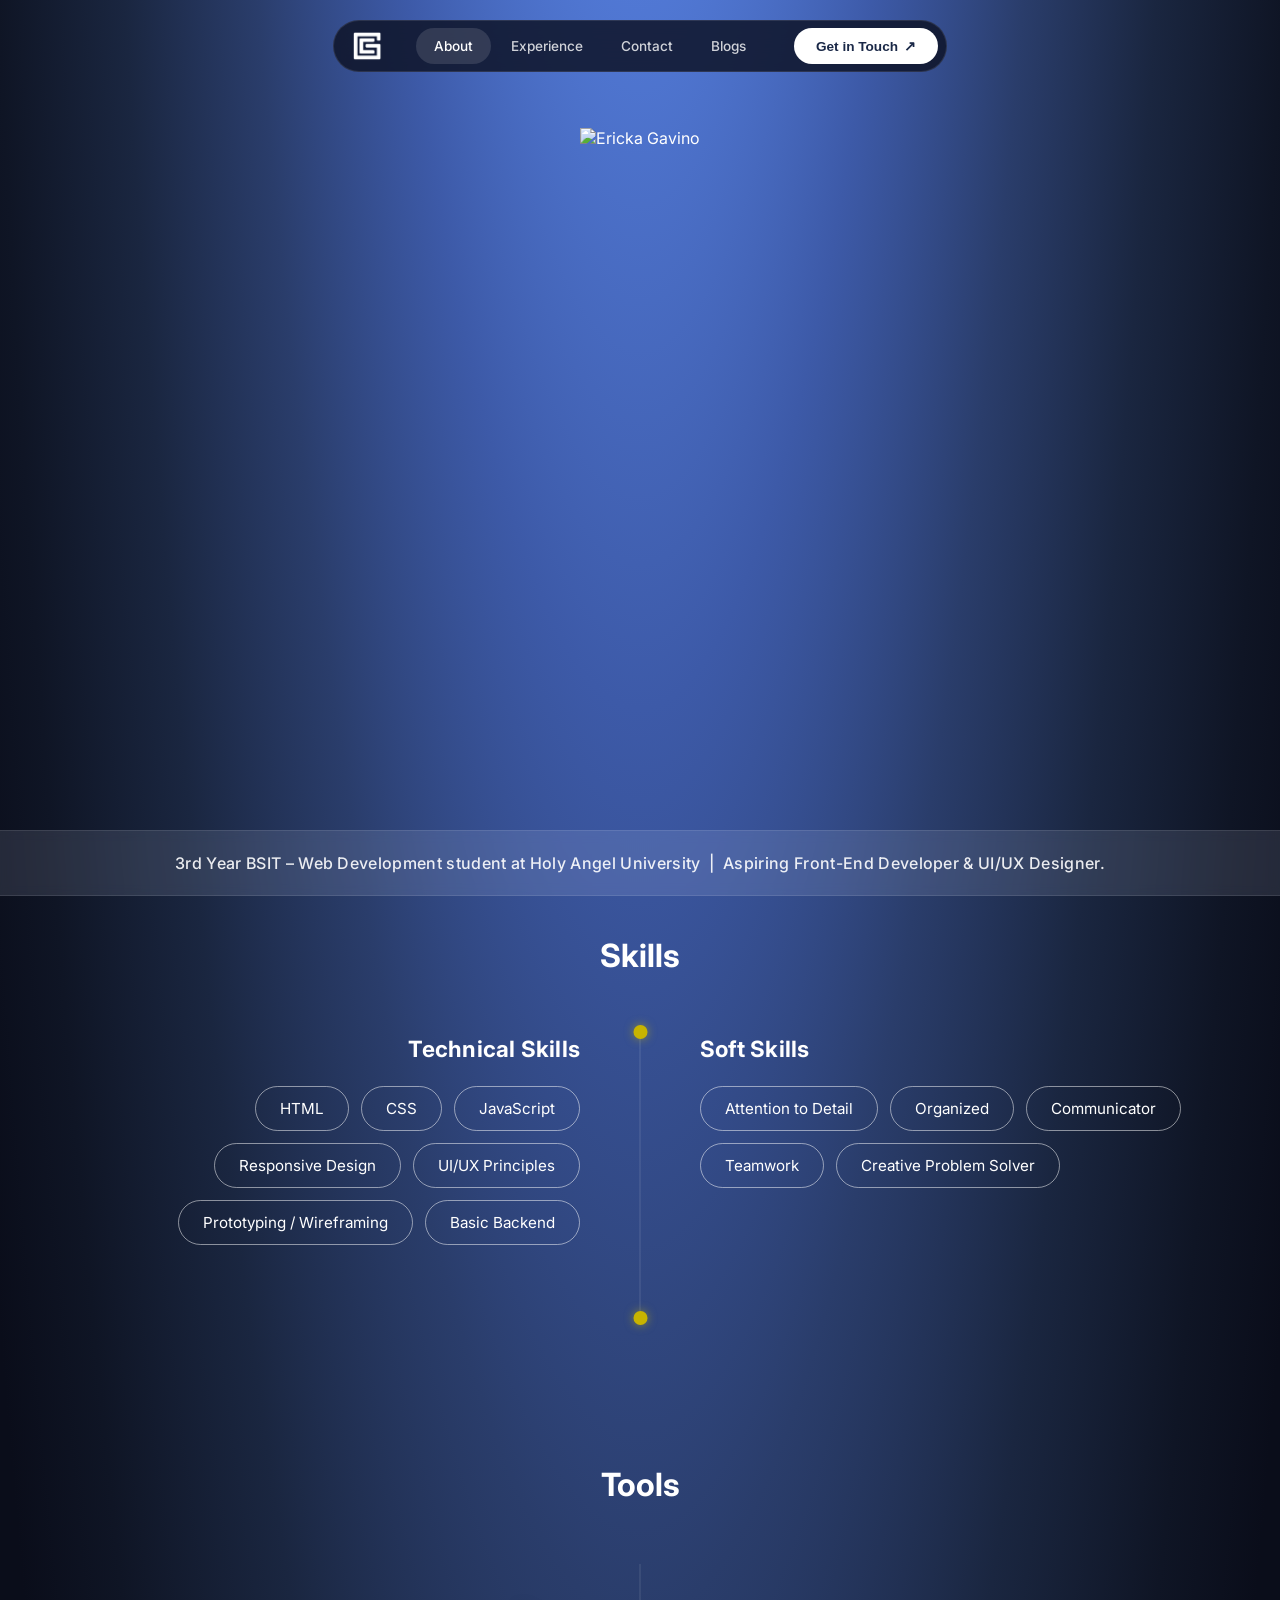
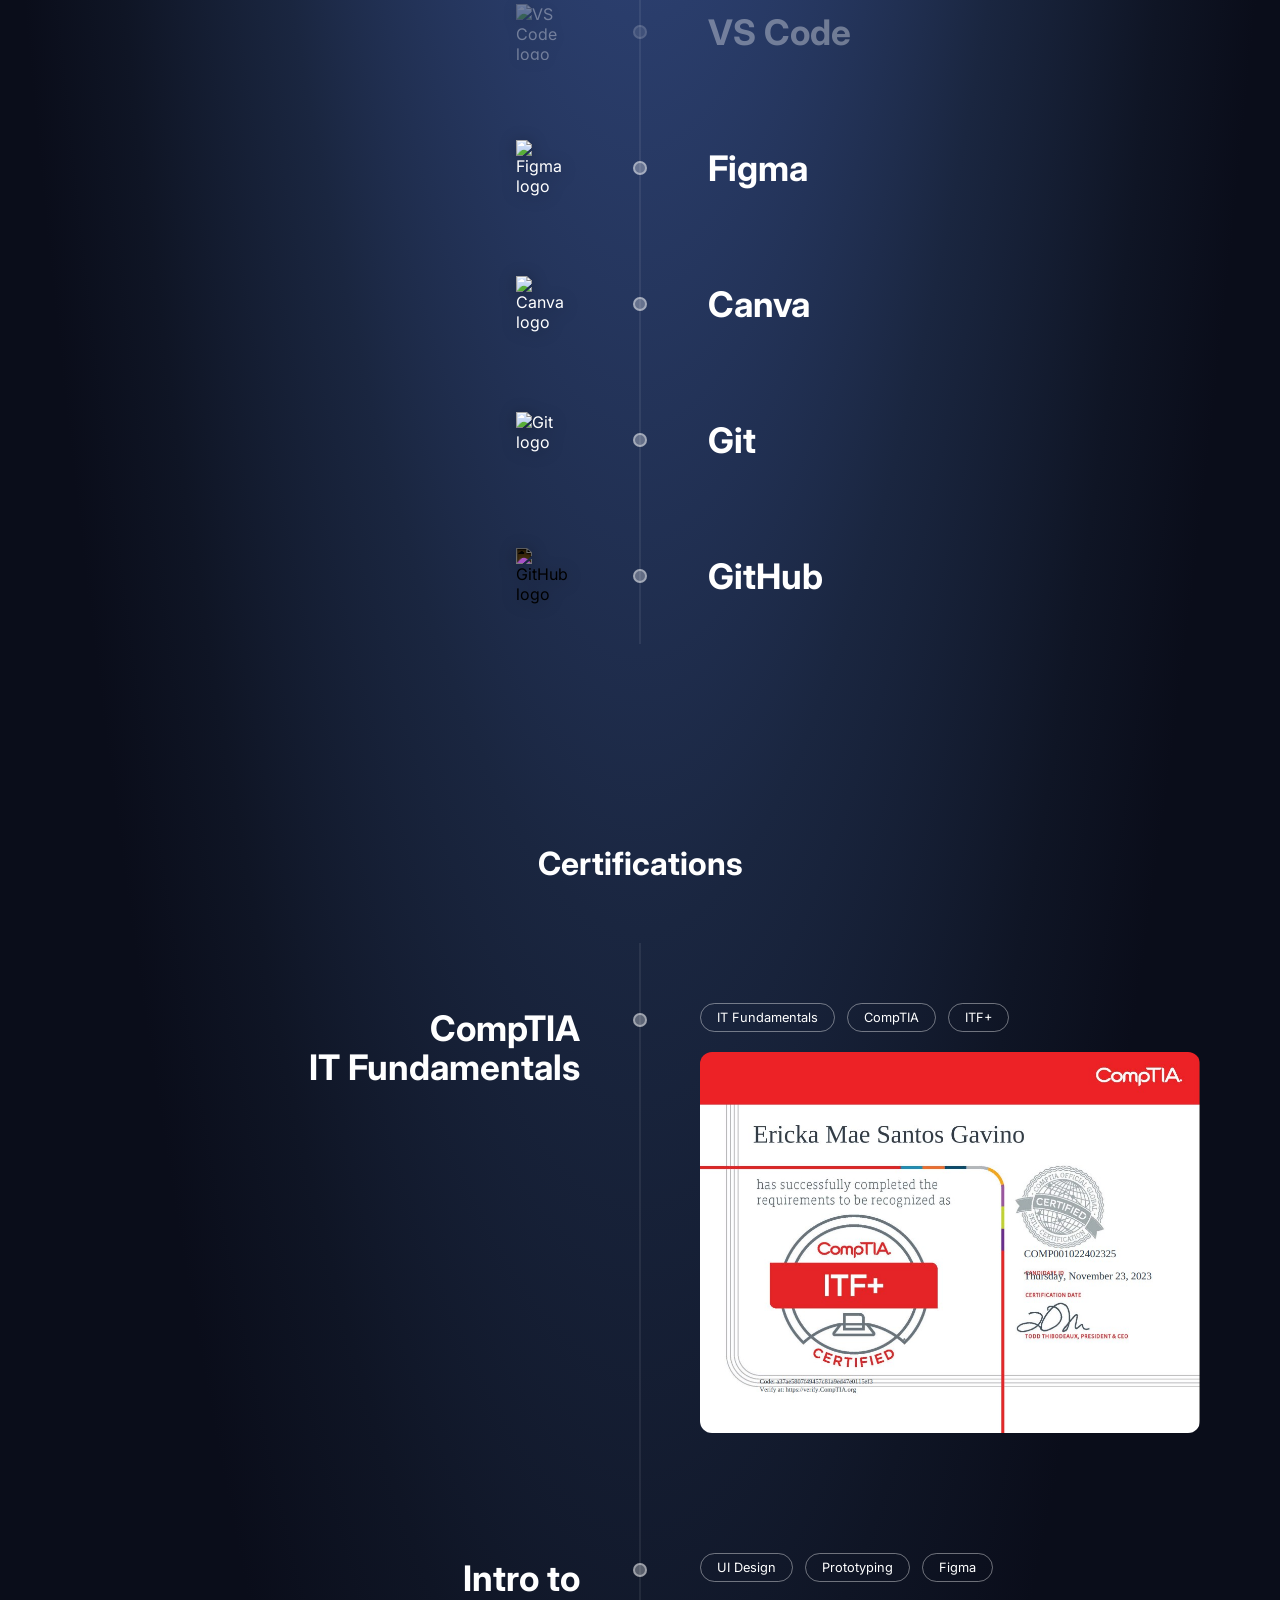
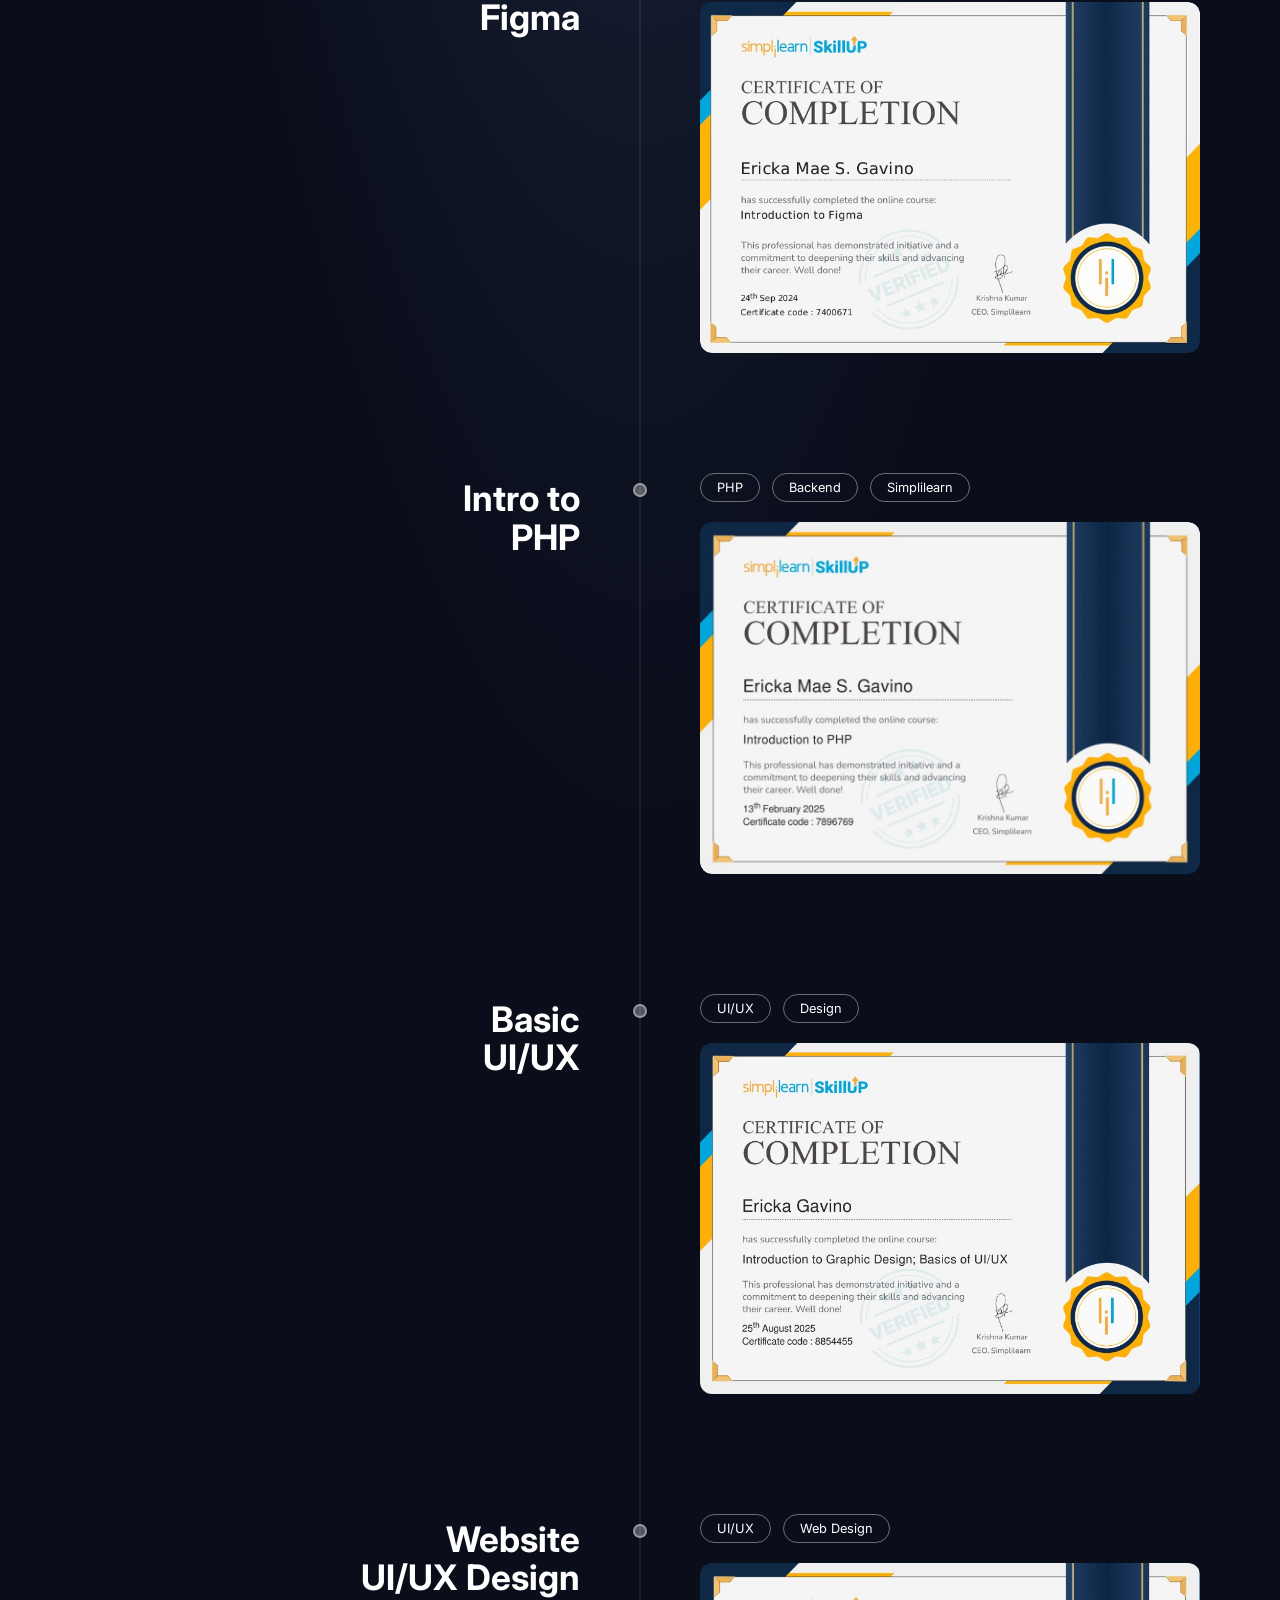
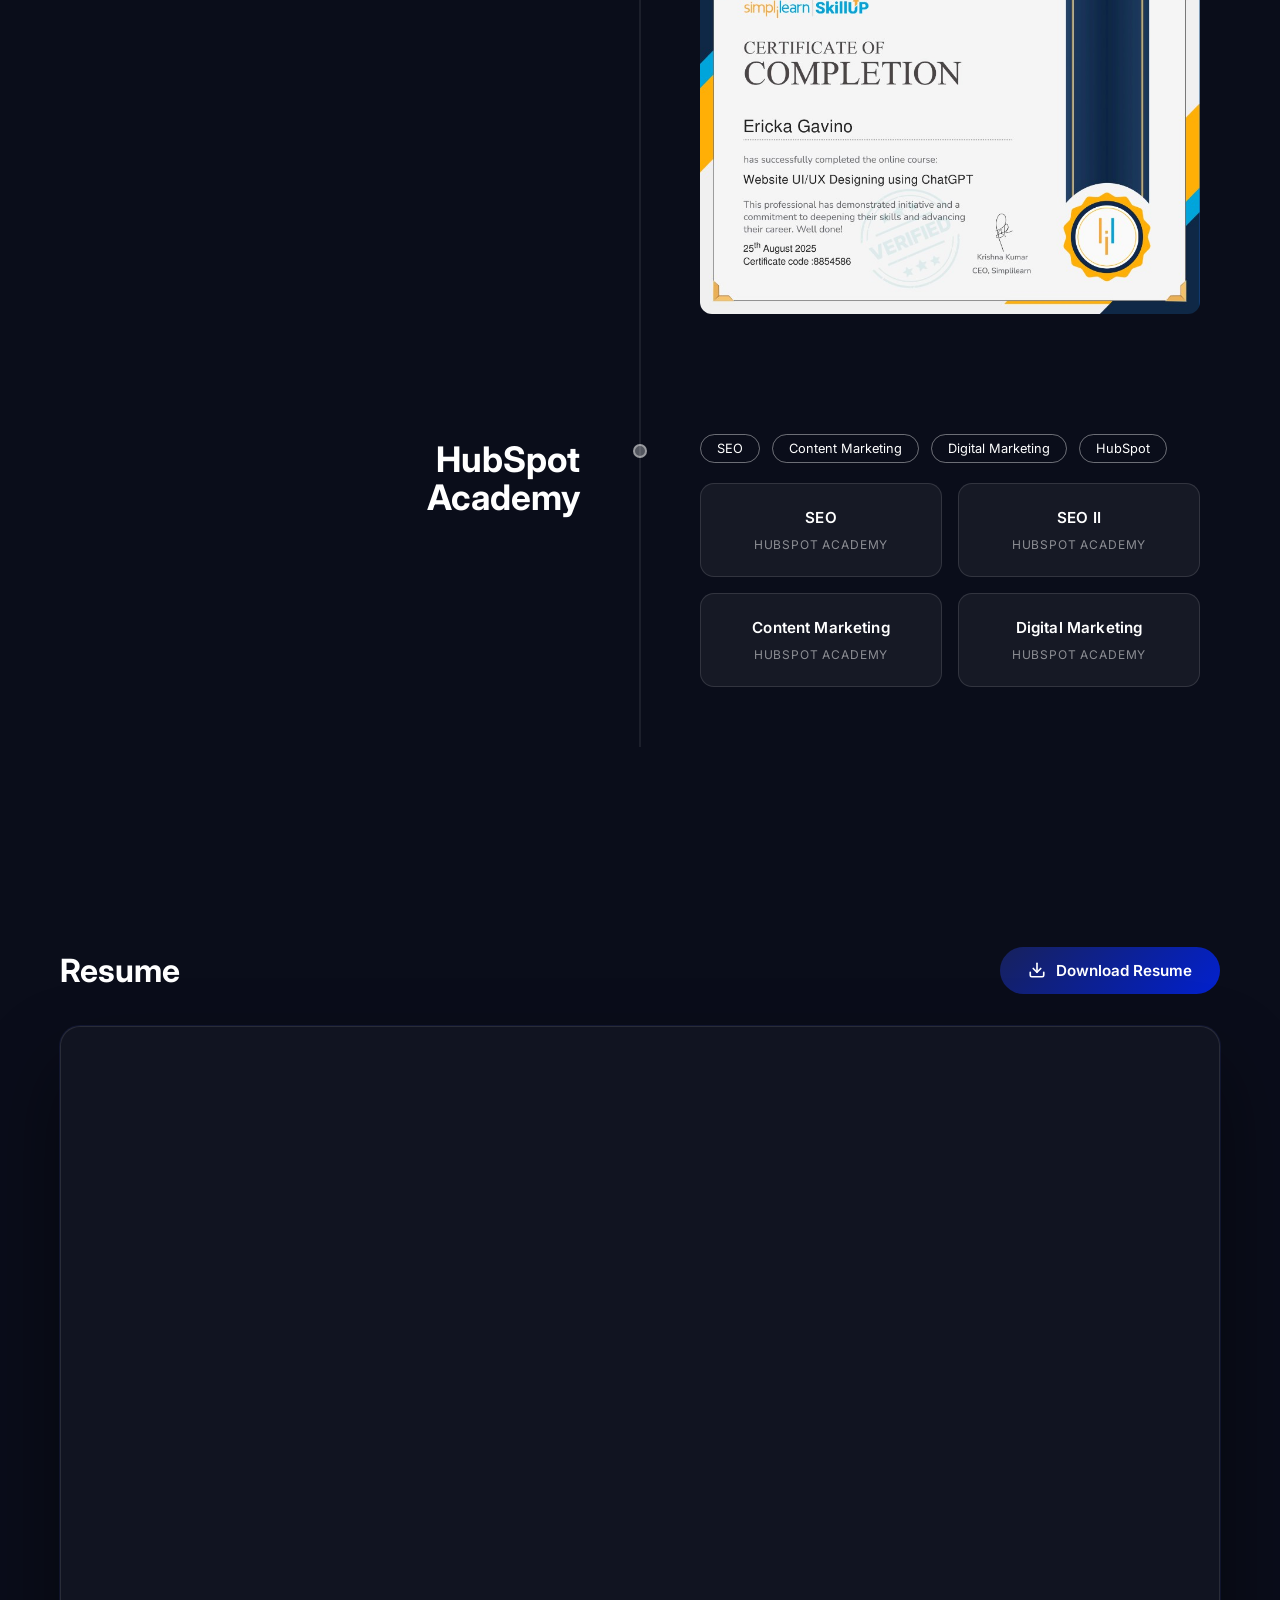
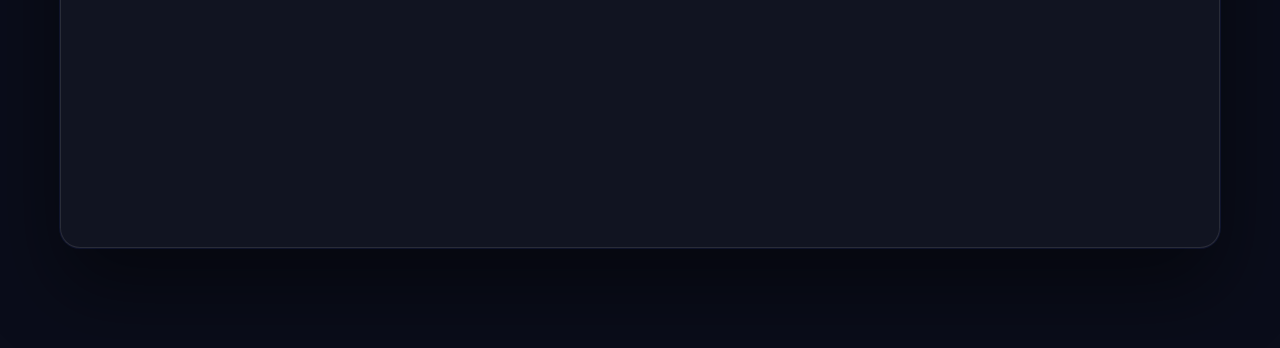
==== about.html @ beaf1f0a "Initial commit" ====
<!DOCTYPE html>
<html lang="en">
<head>
    <meta charset="UTF-8">
    <meta name="viewport" content="width=device-width, initial-scale=1.0">
    <meta name="description" content="Learn about Ericka Gavino – a 3rd Year BSIT student at Holy Angel University, aspiring Front-End Developer and UI/UX Designer with certifications in CompTIA, Figma, PHP, and HubSpot.">
    <meta name="author" content="Ericka Gavino">
    <meta name="robots" content="index, follow">
    <meta property="og:title" content="About | Ericka Gavino – Front-End Developer &amp; UI/UX Designer">
    <meta property="og:description" content="Skills, certifications and background of Ericka Gavino, an aspiring Front-End Developer and UI/UX Designer based in the Philippines.">
    <meta property="og:type" content="website">
    <meta property="og:image" content="IMG/ERICKA-GAVINO-PORTRAIT.png">
    <title>About | Ericka Gavino – Front-End Developer &amp; UI/UX Designer</title>
    <link rel="preconnect" href="https://fonts.googleapis.com">
    <link rel="preconnect" href="https://fonts.gstatic.com" crossorigin>
    <link href="https://fonts.googleapis.com/css2?family=Inter:wght@400;500;600;700;800&display=swap" rel="stylesheet">
    <link rel="stylesheet" href="style.css">
</head>
<body>
    <a href="#main-content" class="skip-link">Skip to main content</a>

    <!-- Top Navigation -->
    <header role="banner">
        <nav class="top-nav" aria-label="Main navigation">
            <div class="nav-container">
                <a href="contact.html" class="logo" aria-label="Ericka Gavino – go to contact page">
                    <img src="IMG/ERICKA-GAVINO-PERSONAL-LOGO.png" alt="Ericka Gavino personal logo" class="logo-image">
                </a>
                <ul class="nav-links">
                    <li><a href="about.html" aria-current="page">About</a></li>
                    <li><a href="index.html#projects">Experience</a></li>
                    <li><a href="contact.html">Contact</a></li>
                    <li><a href="blog.html">Blogs</a></li>
                </ul>
                <button class="cta-button">Get in Touch</button>
            </div>
        </nav>
    </header>

    <main id="main-content">
    <!-- About Section -->
    <section class="about-section" aria-label="About Ericka Gavino">

        <!-- Center Portrait -->
        <div class="about-portrait">
            <img src="IMG/ERICKA-GAVINO-PORTRAIT.png" alt="Ericka Gavino">
        </div>

    </section>

    <!-- Separator Banner -->
    <div class="section-separator">
        <p>3rd Year BSIT &ndash; Web Development student at Holy Angel University &nbsp;|&nbsp; Aspiring Front-End Developer &amp; UI/UX Designer.</p>
    </div>

    <!-- Skills Section -->
    <section class="skills-section" aria-labelledby="skills-heading">
        <h2 class="skills-title" id="skills-heading">Skills</h2>

        <div class="skills-split">
            <!-- Absolute center line (same as timeline) -->
            <div class="skills-line">
                <div class="skills-line-fill" id="skillsLineFill"></div>
                <div class="skill-dot top-dot" id="topDot"></div>
                <div class="skill-dot bottom-dot" id="bottomDot"></div>
            </div>

            <!-- Technical Skills - Left (col 1) -->
            <div class="skills-col skills-col-left" id="techSkills">
                <h3 class="skills-col-title">Technical Skills</h3>
                <div class="skills-tags">
                    <span class="skill-tag">HTML</span>
                    <span class="skill-tag">CSS</span>
                    <span class="skill-tag">JavaScript</span>
                    <span class="skill-tag">Responsive Design</span>
                    <span class="skill-tag">UI/UX Principles</span>
                    <span class="skill-tag">Prototyping / Wireframing</span>
                    <span class="skill-tag">Basic Backend</span>
                </div>
            </div>

            <!-- Spacer for center col (col 2) -->
            <div></div>

            <!-- Soft Skills - Right (col 3) -->
            <div class="skills-col skills-col-right" id="softSkills">
                <h3 class="skills-col-title">Soft Skills</h3>
                <div class="skills-tags">
                    <span class="skill-tag">Attention to Detail</span>
                    <span class="skill-tag">Organized</span>
                    <span class="skill-tag">Communicator</span>
                    <span class="skill-tag">Teamwork</span>
                    <span class="skill-tag">Creative Problem Solver</span>
                </div>
            </div>
        </div>
    </section>

    <!-- Tools Section -->
    <section class="tools-section" aria-labelledby="tools-heading">
        <h2 class="tools-title" id="tools-heading">Tools</h2>

        <div class="tools-wrapper">
            <!-- Center Line -->
            <div class="tools-line">
                <div class="tools-progress" id="toolsProgress"></div>
            </div>

            <!-- VS Code -->
            <div class="tools-item" data-index="0">
                <div class="tools-left">
                    <img src="https://cdn.jsdelivr.net/gh/devicons/devicon@latest/icons/vscode/vscode-original.svg" alt="VS Code logo" class="tool-logo">
                </div>
                <div class="tools-dot"></div>
                <div class="tools-right">
                    <h3 class="tool-name">VS Code</h3>
                </div>
            </div>

            <!-- Figma -->
            <div class="tools-item" data-index="1">
                <div class="tools-left">
                    <img src="https://cdn.jsdelivr.net/gh/devicons/devicon@latest/icons/figma/figma-original.svg" alt="Figma logo" class="tool-logo">
                </div>
                <div class="tools-dot"></div>
                <div class="tools-right">
                    <h3 class="tool-name">Figma</h3>
                </div>
            </div>

            <!-- Canva -->
            <div class="tools-item" data-index="2">
                <div class="tools-left">
                    <img src="https://cdn.jsdelivr.net/gh/devicons/devicon@latest/icons/canva/canva-original.svg" alt="Canva logo" class="tool-logo">
                </div>
                <div class="tools-dot"></div>
                <div class="tools-right">
                    <h3 class="tool-name">Canva</h3>
                </div>
            </div>

            <!-- Git -->
            <div class="tools-item" data-index="3">
                <div class="tools-left">
                    <img src="https://cdn.jsdelivr.net/gh/devicons/devicon@latest/icons/git/git-original.svg" alt="Git logo" class="tool-logo">
                </div>
                <div class="tools-dot"></div>
                <div class="tools-right">
                    <h3 class="tool-name">Git</h3>
                </div>
            </div>

            <!-- GitHub -->
            <div class="tools-item" data-index="4">
                <div class="tools-left">
                    <img src="https://cdn.jsdelivr.net/gh/devicons/devicon@latest/icons/github/github-original.svg" alt="GitHub logo" class="tool-logo tool-logo-invert">
                </div>
                <div class="tools-dot"></div>
                <div class="tools-right">
                    <h3 class="tool-name">GitHub</h3>
                </div>
            </div>
        </div>
    </section>

    <!-- Certifications Section -->
    <section class="timeline-section" aria-labelledby="certs-heading">
        <h2 class="timeline-heading" id="certs-heading">Certifications</h2>

        <div class="timeline-wrapper">
            <!-- Center Line -->
            <div class="timeline-line">
                <div class="timeline-progress" id="timelineProgress"></div>
            </div>

            <!-- Cert 1: CompTIA -->
            <div class="timeline-item" data-index="0">
                <div class="timeline-left">
                    <h3 class="timeline-title">CompTIA<br>IT Fundamentals</h3>
                </div>
                <div class="timeline-dot"></div>
                <div class="timeline-right">
                    <div class="timeline-tags">
                        <span class="tl-tag">IT Fundamentals</span>
                        <span class="tl-tag">CompTIA</span>
                        <span class="tl-tag">ITF+</span>
                    </div>
                    <img src="CERT/ERICKA-GAVINO-COMPTIA-CERTIFICATION.jpg" alt="CompTIA IT Fundamentals Certificate" class="cert-img">
                </div>
            </div>

            <!-- Cert 2: Intro to Figma -->
            <div class="timeline-item" data-index="1">
                <div class="timeline-left">
                    <h3 class="timeline-title">Intro to<br>Figma</h3>
                </div>
                <div class="timeline-dot"></div>
                <div class="timeline-right">
                    <div class="timeline-tags">
                        <span class="tl-tag">UI Design</span>
                        <span class="tl-tag">Prototyping</span>
                        <span class="tl-tag">Figma</span>
                    </div>
                    <a href="https://simpli-web.app.link/e/7fZKXfVxS0b" target="_blank" rel="noopener noreferrer" class="cert-img-link">
                        <img src="CERT/INTRO-TO-FIGMA-CERTIFICATION.jpg" alt="Intro to Figma Certificate" class="cert-img">
                    </a>
                </div>
            </div>

            <!-- Cert 3: Intro to PHP -->
            <div class="timeline-item" data-index="2">
                <div class="timeline-left">
                    <h3 class="timeline-title">Intro to<br>PHP</h3>
                </div>
                <div class="timeline-dot"></div>
                <div class="timeline-right">
                    <div class="timeline-tags">
                        <span class="tl-tag">PHP</span>
                        <span class="tl-tag">Backend</span>
                        <span class="tl-tag">Simplilearn</span>
                    </div>
                    <a href="https://simpli-web.app.link/e/gFKOoyVxS0b" target="_blank" rel="noopener noreferrer" class="cert-img-link">
                        <img src="CERT/INTRO-TO-PHP-CERTIFICATION.jpg" alt="Intro to PHP Certificate" class="cert-img">
                    </a>
                </div>
            </div>

            <!-- Cert 4: Basic UI/UX -->
            <div class="timeline-item" data-index="3">
                <div class="timeline-left">
                    <h3 class="timeline-title">Basic<br>UI/UX</h3>
                </div>
                <div class="timeline-dot"></div>
                <div class="timeline-right">
                    <div class="timeline-tags">
                        <span class="tl-tag">UI/UX</span>
                        <span class="tl-tag">Design</span>
                    </div>
                    <img src="CERT/BASIC-UI-UX-CERTIFICATION.jpg" alt="Basic UI/UX Certificate" class="cert-img">
                </div>
            </div>

            <!-- Cert 5: Website UI/UX -->
            <div class="timeline-item" data-index="4">
                <div class="timeline-left">
                    <h3 class="timeline-title">Website<br>UI/UX Design</h3>
                </div>
                <div class="timeline-dot"></div>
                <div class="timeline-right">
                    <div class="timeline-tags">
                        <span class="tl-tag">UI/UX</span>
                        <span class="tl-tag">Web Design</span>
                    </div>
                    <img src="CERT/WEBSITE-UI-UX-CERIFICATION.jpg" alt="Website UI/UX Certificate" class="cert-img">
                </div>
            </div>

            <!-- Cert 6: HubSpot Academy (grouped) -->
            <div class="timeline-item" data-index="5">
                <div class="timeline-left">
                    <h3 class="timeline-title">HubSpot<br>Academy</h3>
                </div>
                <div class="timeline-dot"></div>
                <div class="timeline-right">
                    <div class="timeline-tags">
                        <span class="tl-tag">SEO</span>
                        <span class="tl-tag">Content Marketing</span>
                        <span class="tl-tag">Digital Marketing</span>
                        <span class="tl-tag">HubSpot</span>
                    </div>
                    <div class="hubspot-grid">
                        <a href="https://app-na2.hubspot.com/academy/achievements/9zdk1c0t/en/1/ericka-gavino/seo" target="_blank" rel="noopener noreferrer" class="hubspot-badge">
                            <div class="hubspot-badge-name">SEO</div>
                            <div class="hubspot-badge-org">HubSpot Academy</div>
                        </a>
                        <a href="https://app-na2.hubspot.com/academy/achievements/tvxszjxp/en/1/ericka-gavino/seo-ii" target="_blank" rel="noopener noreferrer" class="hubspot-badge">
                            <div class="hubspot-badge-name">SEO II</div>
                            <div class="hubspot-badge-org">HubSpot Academy</div>
                        </a>
                        <a href="https://app-na2.hubspot.com/academy/achievements/gbnbtk1j/en/1/ericka-gavino/content-marketing" target="_blank" rel="noopener noreferrer" class="hubspot-badge">
                            <div class="hubspot-badge-name">Content Marketing</div>
                            <div class="hubspot-badge-org">HubSpot Academy</div>
                        </a>
                        <a href="https://app-na2.hubspot.com/academy/243695760/my-learning/award/9219107?page=1" target="_blank" rel="noopener noreferrer" class="hubspot-badge">
                            <div class="hubspot-badge-name">Digital Marketing</div>
                            <div class="hubspot-badge-org">HubSpot Academy</div>
                        </a>
                    </div>
                </div>
            </div>

        </div>
    </section>

    <script>
        // Timeline animation
        const progress = document.getElementById('timelineProgress');
        const items = document.querySelectorAll('.timeline-item');
        const section = document.querySelector('.timeline-wrapper');

        // Tools animation
        const toolsProgress = document.getElementById('toolsProgress');
        const toolsItems = document.querySelectorAll('.tools-item');
        const toolsSection = document.querySelector('.tools-wrapper');

        // Skills animation
        const skillsFill = document.getElementById('skillsLineFill');
        const topDot = document.getElementById('topDot');
        const bottomDot = document.getElementById('bottomDot');
        const techSkills = document.getElementById('techSkills');
        const softSkills = document.getElementById('softSkills');
        const skillsWrapper = document.querySelector('.skills-split');

        function updateTimeline() {
            // Timeline progress
            const sectionTop = section.getBoundingClientRect().top + window.scrollY;
            const sectionHeight = section.scrollHeight;
            const scrolled = window.scrollY + window.innerHeight * 0.5;
            const raw = (scrolled - sectionTop) / sectionHeight;
            const pct = Math.min(Math.max(raw, 0), 1) * 100;
            progress.style.height = pct + '%';

            items.forEach((item) => {
                const dot = item.querySelector('.timeline-dot');
                const rect = item.getBoundingClientRect();
                if (rect.top < window.innerHeight * 0.6) {
                    item.classList.add('active');
                    dot.classList.add('active');
                } else {
                    item.classList.remove('active');
                    dot.classList.remove('active');
                }
            });

            // Tools progress
            const toolsTop = toolsSection.getBoundingClientRect().top + window.scrollY;
            const toolsHeight = toolsSection.scrollHeight;
            const toolsRaw = (scrolled - toolsTop) / toolsHeight;
            const toolsPct = Math.min(Math.max(toolsRaw, 0), 1) * 100;
            toolsProgress.style.height = toolsPct + '%';

            toolsItems.forEach((item) => {
                const dot = item.querySelector('.tools-dot');
                const rect = item.getBoundingClientRect();
                if (rect.top < window.innerHeight * 0.6) {
                    item.classList.add('active');
                    dot.classList.add('active');
                } else {
                    item.classList.remove('active');
                    dot.classList.remove('active');
                }
            });

            // Skills line progress
            const skillsTop = skillsWrapper.getBoundingClientRect().top + window.scrollY;
            const skillsHeight = skillsWrapper.scrollHeight;
            const skillsRaw = (scrolled - skillsTop) / skillsHeight;
            const skillsPct = Math.min(Math.max(skillsRaw, 0), 1) * 100;
            skillsFill.style.height = skillsPct + '%';

            const skillsRect = skillsWrapper.getBoundingClientRect();
            if (skillsRect.top < window.innerHeight * 0.7) {
                topDot.classList.add('active');
                techSkills.classList.add('active');
                softSkills.classList.add('active');
            }
            if (skillsRect.bottom < window.innerHeight * 0.7) {
                bottomDot.classList.add('active');
            }
        }

        window.addEventListener('scroll', updateTimeline);
        updateTimeline();
    </script>

    <!-- Resume Section -->
    <section class="resume-section" aria-labelledby="resume-heading">

        <div class="resume-top">
            <h2 class="resume-section-title" id="resume-heading">Resume</h2>
            <a
                href="IMG/Ericka-Gavino-Resume.pdf"
                download="Ericka-Gavino-Resume.pdf"
                class="resume-download-btn"
                aria-label="Download Ericka Gavino's resume as PDF"
            >
                <span class="download-icon" aria-hidden="true">
                    <svg xmlns="http://www.w3.org/2000/svg" viewBox="0 0 24 24" fill="none"
                        stroke="currentColor" stroke-width="2.2" stroke-linecap="round" stroke-linejoin="round">
                        <path d="M21 15v4a2 2 0 0 1-2 2H5a2 2 0 0 1-2-2v-4"/>
                        <polyline points="7 10 12 15 17 10"/>
                        <line x1="12" y1="15" x2="12" y2="3"/>
                    </svg>
                </span>
                Download Resume
            </a>
        </div>

        <!-- PDF Viewer -->
        <div class="resume-viewer-wrap">
            <iframe
                src="IMG/Ericka-Gavino-Resume.pdf#toolbar=0&navpanes=0&scrollbar=0"
                class="resume-iframe"
                title="Ericka Gavino – Resume PDF"
                aria-label="Resume PDF viewer"
                loading="lazy"
            ></iframe>
            <div class="resume-fallback" id="resumeFallback">
                <p>Your browser can't preview PDFs inline.</p>
                <a href="IMG/Ericka-Gavino-Resume.pdf" download="Ericka-Gavino-Resume.pdf" class="resume-download-btn small">
                    <span class="download-icon" aria-hidden="true">
                        <svg xmlns="http://www.w3.org/2000/svg" viewBox="0 0 24 24" fill="none"
                            stroke="currentColor" stroke-width="2.2" stroke-linecap="round" stroke-linejoin="round">
                            <path d="M21 15v4a2 2 0 0 1-2 2H5a2 2 0 0 1-2-2v-4"/>
                            <polyline points="7 10 12 15 17 10"/>
                            <line x1="12" y1="15" x2="12" y2="3"/>
                        </svg>
                    </span>
                    Download PDF Instead
                </a>
            </div>
        </div>

    </section>

    </main>
</body>
</html>
---- style.css ----
* {
    margin: 0;
    padding: 0;
    box-sizing: border-box;
}

/* Skip-to-content link (accessibility) */
.skip-link {
    position: absolute;
    top: -100%;
    left: 16px;
    background: #fff;
    color: #0a0d1a;
    padding: 10px 18px;
    border-radius: 0 0 6px 6px;
    font-weight: 700;
    font-size: 0.9rem;
    z-index: 9999;
    text-decoration: none;
    transition: top 0.2s;
}
.skip-link:focus {
    top: 0;
}

body {
    font-family: 'Inter', sans-serif;
    background: radial-gradient(ellipse 60% 90% at 50% -30%, #d8e7ff 0%, #a8c1ff 10%, #7a9ef5 20%, #5680e0 30%, #3d5aa8 45%, #2a3d6b 60%, #1a2640 75%, #0f1525 90%, #0a0d1a 100%);
    color: white;
    min-height: 100vh;
}

/* Tools Section */
.tools-section {
    max-width: 1400px;
    margin: 0 auto;
    padding: 80px 60px 120px;
}

.tools-title {
    font-size: 2rem;
    font-weight: 700;
    margin-bottom: 60px;
    text-align: center;
    color: #fff;
}

.tools-wrapper {
    position: relative;
    display: flex;
    flex-direction: column;
    gap: 0;
}

/* Vertical center line */
.tools-line {
    position: absolute;
    left: 50%;
    top: 0;
    transform: translateX(-50%);
    width: 1px;
    height: 100%;
    background: rgba(255, 255, 255, 0.15);
    z-index: 0;
}

.tools-progress {
    width: 1px;
    height: 0%;
    background: #c8b400;
    transition: height 0.1s linear;
    position: absolute;
    top: 0;
    left: 0;
}

/* Each tool row */
.tools-item {
    display: grid;
    grid-template-columns: 1fr 40px 1fr;
    align-items: center;
    padding: 40px 0;
    opacity: 0.35;
    transition: opacity 0.5s ease;
    position: relative;
    z-index: 1;
}

.tools-item.active {
    opacity: 1;
}

/* Dot on the line */
.tools-dot {
    width: 14px;
    height: 14px;
    border-radius: 50%;
    background: rgba(255, 255, 255, 0.3);
    border: 2px solid rgba(255, 255, 255, 0.4);
    margin: 0 auto;
    transition: background 0.4s ease, border-color 0.4s ease, box-shadow 0.4s ease;
    position: relative;
    z-index: 2;
}

.tools-dot.active {
    background: #c8b400;
    border-color: #c8b400;
    box-shadow: 0 0 10px rgba(200, 180, 0, 0.6);
}

/* Left: logo */
.tools-left {
    display: flex;
    justify-content: flex-end;
    align-items: center;
    padding-right: 48px;
}

.tool-logo {
    width: 56px;
    height: 56px;
    object-fit: contain;
    filter: drop-shadow(0 2px 8px rgba(0,0,0,0.3));
}

.tool-logo-invert {
    filter: invert(1) drop-shadow(0 2px 8px rgba(0,0,0,0.3));
}

/* Right: name */
.tools-right {
    padding-left: 48px;
    display: flex;
    align-items: center;
}

.tool-name {
    font-size: 2.2rem;
    font-weight: 700;
    line-height: 1.1;
}

/* Top Navigation */
.top-nav {
    padding: 20px 0;
    position: fixed;
    width: 100%;
    top: 0;
    z-index: 1000;
    display: flex;
    justify-content: center;
}

.nav-container {
    display: flex;
    align-items: center;
    gap: 6px;
    background: rgba(15, 20, 40, 0.85);
    backdrop-filter: blur(16px);
    border-radius: 50px;
    padding: 6px 8px 6px 14px;
    border: 1px solid rgba(255, 255, 255, 0.1);
}

.logo {
    display: flex;
    align-items: center;
    gap: 10px;
    font-weight: 600;
    font-size: 1.1rem;
    text-decoration: none;
    color: inherit;
    padding: 4px 28px 4px 4px;
}

.logo-image {
    height: 30px;
    width: auto;
    object-fit: contain;
}

.nav-links {
    display: flex;
    list-style: none;
    gap: 2px;
    align-items: center;
    padding: 0;
    margin: 0;
    background: none;
    backdrop-filter: none;
    border-radius: 0;
}

.nav-links li {
    display: flex;
    align-items: stretch;
}

.nav-links a {
    color: rgba(255, 255, 255, 0.8);
    text-decoration: none;
    font-size: 0.85rem;
    font-weight: 500;
    padding: 10px 18px;
    border-radius: 50px;
    transition: all 0.3s ease;
    display: flex;
    align-items: center;
    white-space: nowrap;
}

.nav-links a:hover,
.nav-links a[aria-current="page"] {
    background: rgba(255, 255, 255, 0.12);
    color: white;
}

.cta-button {
    padding: 10px 22px;
    background: white;
    color: #1a2847;
    border: none;
    border-radius: 50px;
    font-size: 0.85rem;
    font-weight: 600;
    cursor: pointer;
    transition: all 0.3s ease;
    white-space: nowrap;
    display: flex;
    align-items: center;
    gap: 6px;
    margin-left: 24px;
}

.cta-button::after {
    content: '↗';
    font-size: 0.85rem;
}

.cta-button:hover {
    background: #e8ecf8;
    color: #1a2847;
}

/* Hero Section */
.hero {
    text-align: center;
    padding: 120px 40px 0;
    max-width: 900px;
    margin: 0 auto;
}

.hero-subtitle {
    font-size: 0.75rem;
    font-weight: 400;
    margin-bottom: 20px;
    opacity: 0.8;
}

.hero-title {
    font-size: 3.5rem;
    font-weight: 700;
    line-height: 1.2;
    margin-bottom: 20px;
}

.hero-title-wrapper {
    max-width: 900px;
    margin: 0 auto 0;
    position: relative;
    min-height: 250px;
    cursor: pointer;
    text-align: center;
}

.description-default,
.description-hover {
    position: absolute;
    left: 50%;
    transform: translateX(-50%);
    width: 100%;
    transition: opacity 0.4s ease, transform 0.4s ease;
    margin: 0;
}

.description-default {
    opacity: 1;
    transform: translateX(-50%) translateY(0);
}

.description-hover {
    opacity: 0;
    transform: translateX(-50%) translateY(10px);
}

.hero-title-wrapper:hover .description-default {
    opacity: 0;
    transform: translateX(-50%) translateY(-10px);
}

.hero-title-wrapper:hover .description-hover {
    opacity: 1;
    transform: translateX(-50%) translateY(0);
}

.hero-button {
    padding: 18px 44px;
    background: linear-gradient(135deg, #17215c 0%, #0221cf 100%);
    color: white;
    border: none;
    border-radius: 30px;
    font-size: 1.1rem;
    font-weight: 600;
    cursor: pointer;
    transition: transform 0.3s ease, box-shadow 0.3s ease;
}

.hero-button:hover {
    transform: translateY(-2px);
    box-shadow: 0 10px 30px rgba(74, 95, 217, 0.4);
}

/* Projects / Accordion Carousel Section */
.projects {
    padding: 0 60px 80px;
    max-width: 1200px;
    margin: 0 auto;
}

.accordion-carousel {
    display: flex;
    height: 520px;
    gap: 10px;
    border-radius: 24px;
    overflow: hidden;
}

.acc-card {
    position: relative;
    flex: 0 0 80px;
    background-color: var(--acc-color);
    border-radius: 20px;
    overflow: hidden;
    cursor: pointer;
    transition: flex 0.6s cubic-bezier(0.4, 0, 0.2, 1);
}

.acc-card.active {
    flex: 1 1 0%;
    cursor: default;
}

/* Collapsed strip content */
.acc-collapsed {
    position: absolute;
    inset: 0;
    display: flex;
    flex-direction: column;
    align-items: center;
    padding: 18px 0 0;
    gap: 16px;
    opacity: 1;
    transition: opacity 0.3s ease;
    z-index: 2;
    pointer-events: none;
}

.acc-card.active .acc-collapsed {
    opacity: 0;
}

.acc-icon {
    width: 38px;
    height: 38px;
    background: rgba(255,255,255,0.2);
    border-radius: 50%;
    display: flex;
    align-items: center;
    justify-content: center;
    flex-shrink: 0;
    color: white;
}

.acc-label {
    color: white;
    font-size: 0.82rem;
    font-weight: 700;
    letter-spacing: 0.1em;
    text-transform: uppercase;
    writing-mode: vertical-rl;
    transform: rotate(180deg);
    white-space: nowrap;
}

/* Expanded content */
.acc-expanded {
    position: absolute;
    inset: 0;
    opacity: 0;
    transition: opacity 0.4s ease 0.15s;
    pointer-events: none;
}

.acc-card.active .acc-expanded {
    opacity: 1;
    pointer-events: all;
}

.acc-img {
    position: absolute;
    inset: 0;
    width: 100%;
    height: 100%;
    object-fit: cover;
}

.acc-overlay {
    position: absolute;
    inset: 0;
    background: linear-gradient(
        to bottom,
        rgba(0,0,0,0.05) 0%,
        rgba(0,0,0,0.2) 40%,
        rgba(0,0,0,0.72) 100%
    );
    z-index: 1;
}

.acc-content {
    position: absolute;
    bottom: 0;
    left: 0;
    right: 0;
    padding: 28px 30px;
    z-index: 2;
}

.acc-title {
    font-size: 2rem;
    font-weight: 800;
    color: white;
    margin-bottom: 6px;
    letter-spacing: -0.01em;
}

.acc-meta {
    font-size: 0.82rem;
    color: rgba(255,255,255,0.7);
    margin-bottom: 16px;
}

.acc-btn {
    display: inline-flex;
    align-items: center;
    gap: 6px;
    color: white;
    text-decoration: none;
    font-size: 0.82rem;
    font-weight: 600;
    border: 1.5px solid rgba(255,255,255,0.6);
    border-radius: 50px;
    padding: 8px 20px;
    transition: background 0.3s ease, border-color 0.3s ease;
}

.acc-btn:hover {
    background: rgba(255,255,255,0.2);
    border-color: white;
}


/* ── About Page ── */
.about-section {
    display: flex;
    justify-content: center;
    align-items: flex-end;
    height: calc(100vh - 70px);
    padding: 80px 0 0;
}

.about-portrait {
    display: flex;
    justify-content: center;
    align-items: flex-end;
    align-self: flex-end;
    height: 100%;
}

.about-portrait img {
    height: 78vh;
    width: auto;
    object-fit: cover;
    object-position: top;
    display: block;
}

.about-left {
    align-self: center;
    text-align: right;
    padding-right: 60px;
}

.about-right {
    align-self: center;
    text-align: left;
    padding-left: 60px;
}

/* ── Separator ── */

.about-role {
    font-size: 3.2rem;
    font-weight: 800;
    line-height: 1.1;
    margin-bottom: 20px;
    opacity: 0;
    animation: fadeInRole 0.8s ease forwards;
}

.about-left .about-role  { animation-delay: 0.2s; }
.about-right .about-role { animation-delay: 0.6s; }

@keyframes fadeInRole {
    from { opacity: 0; }
    to   { opacity: 1; }
}

.about-desc {
    font-size: 0.95rem;
    line-height: 1.6;
    max-width: 360px;
    opacity: 0.85;
    font-weight: 400;
}
.section-separator {
    width: 100%;
    background: rgba(220, 230, 255, 0.12);
    backdrop-filter: blur(6px);
    padding: 22px 60px;
    text-align: center;
    font-size: 1rem;
    font-weight: 500;
    color: rgba(255,255,255,0.9);
    letter-spacing: 0.02em;
    border-top: 1px solid rgba(255,255,255,0.1);
    border-bottom: 1px solid rgba(255,255,255,0.1);
}

/* ── Skills Section ── */
.skills-section {
    max-width: 1400px;
    margin: 0 auto;
    padding: 40px 60px 60px;
}

.skills-title {
    font-size: 2rem;
    font-weight: 700;
    margin-bottom: 50px;
    text-align: center;
}

.skills-split {
    display: grid;
    grid-template-columns: 1fr 40px 1fr;
    position: relative;
    min-height: 300px;
}

/* Absolute line — same approach as .timeline-line */
.skills-line {
    position: absolute;
    left: 50%;
    top: 0;
    transform: translateX(-50%);
    width: 1px;
    height: 100%;
    background: rgba(255, 255, 255, 0.15);
    z-index: 0;
}

.skills-line-fill {
    position: absolute;
    top: 0;
    left: 0;
    width: 1px;
    height: 0%;
    background: #c8b400;
    transition: height 0.15s linear;
    z-index: 1;
}

.skill-dot {
    width: 14px;
    height: 14px;
    border-radius: 50%;
    border: 2px solid rgba(255,255,255,0.3);
    background: rgba(255,255,255,0.15);
    position: absolute;
    left: 50%;
    transform: translateX(-50%);
    z-index: 2;
    transition: background 0.4s ease, border-color 0.4s ease, box-shadow 0.4s ease;
}

.top-dot  { top: 0; }
.bottom-dot { bottom: 0; }

.skill-dot.active {
    background: #c8b400;
    border-color: #c8b400;
    box-shadow: 0 0 10px rgba(200, 180, 0, 0.6);
}

.skills-col {
    opacity: 0.35;
    transition: opacity 0.5s ease;
    padding-top: 10px;
    position: relative;
    z-index: 1;
}

.skills-col.active { opacity: 1; }

.skills-col-left  { padding-right: 40px; text-align: right; }
.skills-col-right { padding-left: 40px; text-align: left; }

.skills-col-title {
    font-size: 1.4rem;
    font-weight: 700;
    margin-bottom: 24px;
    letter-spacing: 0.01em;
}

.skills-col-left .skills-tags {
    justify-content: flex-end;
}

.skills-tags {
    display: flex;
    flex-wrap: wrap;
    gap: 12px;
    justify-content: flex-start;
}

.skill-tag {
    padding: 12px 24px;
    border: 1.5px solid rgba(255, 255, 255, 0.5);
    border-radius: 50px;
    font-size: 0.95rem;
    font-weight: 400;
    color: white;
    white-space: nowrap;
    text-align: center;
    transition: all 0.3s ease;
}

.skill-tag:hover {
    border-color: #3764e6;
    background: rgba(55, 100, 230, 0.2);
}

/* ── Timeline Section ── */
.timeline-section {
    max-width: 1400px;
    margin: 0 auto;
    padding: 80px 60px 120px;
}

.timeline-heading {
    font-size: 2rem;
    font-weight: 700;
    margin-bottom: 60px;
    text-align: center;
}

.timeline-wrapper {
    position: relative;
    display: flex;
    flex-direction: column;
    gap: 0;
}

/* Vertical center line */
.timeline-line {
    position: absolute;
    left: 50%;
    top: 0;
    transform: translateX(-50%);
    width: 1px;
    height: 100%;
    background: rgba(255, 255, 255, 0.15);
    z-index: 0;
}

.timeline-progress {
    width: 1px;
    height: 0%;
    background: #c8b400;
    transition: height 0.1s linear;
    position: absolute;
    top: 0;
    left: 0;
}

/* Each project row */
.timeline-item {
    display: grid;
    grid-template-columns: 1fr 40px 1fr;
    align-items: start;
    padding: 60px 0;
    opacity: 0.35;
    transition: opacity 0.5s ease;
    position: relative;
    z-index: 1;
}

.timeline-item.active {
    opacity: 1;
}

/* Dot on the line */
.timeline-dot {
    width: 14px;
    height: 14px;
    border-radius: 50%;
    background: rgba(255,255,255,0.3);
    border: 2px solid rgba(255,255,255,0.4);
    margin: 0 auto;
    margin-top: 10px;
    transition: background 0.4s ease, border-color 0.4s ease;
    position: relative;
    z-index: 2;
}

.timeline-dot.active {
    background: #c8b400;
    border-color: #c8b400;
    box-shadow: 0 0 10px rgba(200, 180, 0, 0.6);
}

/* Left: title */
.timeline-left {
    text-align: right;
    padding-right: 40px;
    padding-top: 6px;
}

.timeline-title {
    font-size: 2.2rem;
    font-weight: 700;
    line-height: 1.1;
}

/* Right: details */
.timeline-right {
    padding-left: 40px;
    display: flex;
    flex-direction: column;
    gap: 16px;
}

.timeline-img {
    width: 100%;
    max-width: 500px;
    border-radius: 12px;
    object-fit: cover;
    height: 260px;
}

.timeline-desc {
    font-size: 0.95rem;
    line-height: 1.6;
    max-width: 480px;
    opacity: 0.85;
}

.timeline-role-label {
    font-size: 0.75rem;
    text-transform: uppercase;
    letter-spacing: 0.1em;
    opacity: 0.5;
    margin-bottom: -8px;
}

/* Certification Image */
.cert-img {
    width: 100%;
    max-width: 500px;
    border-radius: 12px;
    object-fit: cover;
    display: block;
}

.cert-img-link {
    display: block;
    max-width: 500px;
    border-radius: 12px;
    overflow: hidden;
    transition: transform 0.25s ease, box-shadow 0.25s ease;
}

.cert-img-link:hover {
    transform: scale(1.02);
    box-shadow: 0 8px 32px rgba(200, 180, 0, 0.25);
}

.cert-img-link .cert-img {
    max-width: 100%;
}

/* HubSpot Badge Grid */
.hubspot-grid {
    display: grid;
    grid-template-columns: 1fr 1fr;
    gap: 16px;
    max-width: 500px;
}

.hubspot-badge {
    display: flex;
    flex-direction: column;
    align-items: center;
    gap: 10px;
    background: rgba(255, 255, 255, 0.05);
    border: 1px solid rgba(255, 255, 255, 0.12);
    border-radius: 14px;
    padding: 24px 16px;
    text-decoration: none;
    color: white;
    transition: transform 0.25s ease, border-color 0.25s ease, box-shadow 0.25s ease;
    text-align: center;
}

.hubspot-badge:hover {
    transform: translateY(-4px);
    border-color: #c8b400;
    box-shadow: 0 8px 28px rgba(200, 180, 0, 0.2);
}

.hubspot-badge-icon {
    font-size: 0.75rem;
    font-weight: 800;
    letter-spacing: 0.08em;
    text-transform: uppercase;
    color: #c8b400;
    background: rgba(200, 180, 0, 0.12);
    border: 1px solid rgba(200, 180, 0, 0.35);
    border-radius: 8px;
    padding: 6px 12px;
    line-height: 1;
}

.hubspot-badge-name {
    font-size: 0.95rem;
    font-weight: 600;
    letter-spacing: 0.01em;
}

.hubspot-badge-org {
    font-size: 0.75rem;
    opacity: 0.5;
    text-transform: uppercase;
    letter-spacing: 0.07em;
}

.tl-tag {
    display: inline-block;
    padding: 6px 16px;
    border: 1px solid rgba(255,255,255,0.4);
    border-radius: 50px;
    font-size: 0.8rem;
    margin-right: 8px;
    margin-bottom: 4px;
    color: white;
}

/* Responsive Design */
@media (max-width: 1024px) {
    .accordion-carousel {
        height: 420px;
    }

    .acc-title {
        font-size: 1.6rem;
    }

    .hero-title {
        font-size: 2.8rem;
    }
}

@media (max-width: 768px) {
    .nav-container {
        padding: 6px 6px 6px 10px;
        gap: 2px;
    }

    .nav-links a {
        padding: 8px 12px;
        font-size: 0.78rem;
    }

    .cta-button {
        padding: 8px 16px;
        font-size: 0.78rem;
    }

    .hero {
        padding: 140px 30px 80px;
    }

    .hero-title {
        font-size: 2.2rem;
    }

    .projects {
        padding: 40px 20px 60px;
    }

    .accordion-carousel {
        height: 320px;
    }

    .acc-card {
        flex: 0 0 52px;
    }

    .acc-title {
        font-size: 1.2rem;
    }

    .acc-label {
        font-size: 0.7rem;
    }
}

/* ── Contact Page ── */

.contact-section {
    min-height: 100vh;
    max-width: 1400px;
    margin: 0 auto;
    padding: 140px 60px 100px;
    display: grid;
    grid-template-columns: 1fr 1fr;
    gap: 80px;
    align-items: center;
}

/* Left column */
.contact-badge {
    display: inline-block;
    padding: 6px 18px;
    border: 1px solid rgba(255, 255, 255, 0.25);
    border-radius: 50px;
    font-size: 0.8rem;
    font-weight: 500;
    color: rgba(255, 255, 255, 0.75);
    margin-bottom: 28px;
    backdrop-filter: blur(6px);
    background: rgba(255, 255, 255, 0.07);
}

.contact-heading {
    font-size: 3.8rem;
    font-weight: 800;
    line-height: 1.1;
    margin-bottom: 24px;
}

.contact-subtext {
    font-size: 1rem;
    color: rgba(255, 255, 255, 0.7);
    line-height: 1.7;
    margin-bottom: 48px;
}

.contact-email-link {
    color: #7da9ff;
    text-decoration: none;
    font-weight: 500;
    transition: color 0.2s ease;
}

.contact-email-link:hover {
    color: #a8c4ff;
    text-decoration: underline;
}

/* Social links */
.contact-socials {
    display: flex;
    flex-direction: column;
    gap: 16px;
}

.social-link {
    display: inline-flex;
    align-items: center;
    gap: 14px;
    color: rgba(255, 255, 255, 0.85);
    text-decoration: none;
    font-size: 0.95rem;
    font-weight: 500;
    transition: color 0.2s ease, transform 0.2s ease;
    width: fit-content;
}

.social-link:hover {
    color: #7da9ff;
    transform: translateX(6px);
}

.social-icon {
    width: 42px;
    height: 42px;
    border-radius: 12px;
    background: rgba(255, 255, 255, 0.08);
    border: 1px solid rgba(255, 255, 255, 0.12);
    display: flex;
    align-items: center;
    justify-content: center;
    flex-shrink: 0;
    transition: background 0.2s ease, border-color 0.2s ease;
}

.social-link:hover .social-icon {
    background: rgba(74, 95, 217, 0.3);
    border-color: rgba(74, 95, 217, 0.5);
}

.social-icon svg {
    width: 18px;
    height: 18px;
}

/* Right column — form card */
.contact-right {
    background: rgba(255, 255, 255, 0.04);
    border: 1px solid rgba(255, 255, 255, 0.09);
    border-radius: 24px;
    padding: 48px;
    backdrop-filter: blur(12px);
}

.contact-form {
    display: flex;
    flex-direction: column;
    gap: 24px;
}

.form-group {
    display: flex;
    flex-direction: column;
    gap: 8px;
}

.form-group label {
    font-size: 0.85rem;
    font-weight: 600;
    color: rgba(255, 255, 255, 0.9);
    display: flex;
    justify-content: space-between;
    align-items: center;
}

.char-hint {
    font-size: 0.78rem;
    font-weight: 400;
    color: rgba(255, 255, 255, 0.4);
}

.input-wrapper {
    position: relative;
    display: flex;
    align-items: center;
}

.input-icon {
    position: absolute;
    left: 16px;
    color: rgba(255, 255, 255, 0.4);
    display: flex;
    align-items: center;
    pointer-events: none;
}

.input-icon svg {
    width: 18px;
    height: 18px;
}

.contact-form input[type="text"],
.contact-form input[type="email"] {
    width: 100%;
    background: rgba(255, 255, 255, 0.06);
    border: 1px solid rgba(255, 255, 255, 0.12);
    border-radius: 12px;
    padding: 14px 16px 14px 46px;
    font-family: 'Inter', sans-serif;
    font-size: 0.9rem;
    color: white;
    outline: none;
    transition: border-color 0.25s ease, background 0.25s ease, box-shadow 0.25s ease;
}

.contact-form input[type="text"]::placeholder,
.contact-form input[type="email"]::placeholder {
    color: rgba(255, 255, 255, 0.35);
}

.contact-form input[type="text"]:focus,
.contact-form input[type="email"]:focus {
    border-color: rgba(74, 95, 217, 0.7);
    background: rgba(74, 95, 217, 0.08);
    box-shadow: 0 0 0 3px rgba(74, 95, 217, 0.15);
}

.textarea-wrapper {
    align-items: flex-start;
}

.contact-form textarea {
    width: 100%;
    background: rgba(255, 255, 255, 0.06);
    border: 1px solid rgba(255, 255, 255, 0.12);
    border-radius: 12px;
    padding: 14px 16px;
    font-family: 'Inter', sans-serif;
    font-size: 0.9rem;
    color: white;
    outline: none;
    resize: vertical;
    min-height: 130px;
    transition: border-color 0.25s ease, background 0.25s ease, box-shadow 0.25s ease;
}

.contact-form textarea::placeholder {
    color: rgba(255, 255, 255, 0.35);
}

.contact-form textarea:focus {
    border-color: rgba(74, 95, 217, 0.7);
    background: rgba(74, 95, 217, 0.08);
    box-shadow: 0 0 0 3px rgba(74, 95, 217, 0.15);
}

/* Privacy checkbox */
.privacy-check {
    display: flex;
    align-items: center;
    gap: 12px;
    font-size: 0.85rem;
    color: rgba(255, 255, 255, 0.75);
    cursor: pointer;
    user-select: none;
}

.privacy-check input[type="checkbox"] {
    position: absolute;
    opacity: 0;
    width: 0;
    height: 0;
}

.custom-checkbox {
    width: 20px;
    height: 20px;
    border-radius: 6px;
    border: 1.5px solid rgba(255, 255, 255, 0.25);
    background: rgba(255, 255, 255, 0.06);
    flex-shrink: 0;
    display: flex;
    align-items: center;
    justify-content: center;
    transition: background 0.2s ease, border-color 0.2s ease;
}

.privacy-check input:checked + .custom-checkbox {
    background: linear-gradient(135deg, #17215c 0%, #0221cf 100%);
    border-color: #4a5fd9;
}

.privacy-check input:checked + .custom-checkbox::after {
    content: '';
    width: 5px;
    height: 9px;
    border: 2px solid white;
    border-top: none;
    border-left: none;
    transform: rotate(45deg) translateY(-1px);
    display: block;
}

.privacy-link {
    color: #7da9ff;
    text-decoration: none;
    transition: color 0.2s ease;
}

.privacy-link:hover {
    color: #a8c4ff;
    text-decoration: underline;
}

/* Submit button */
.submit-btn {
    display: flex;
    align-items: center;
    justify-content: center;
    gap: 10px;
    padding: 16px 32px;
    background: linear-gradient(135deg, #17215c 0%, #0221cf 100%);
    color: white;
    border: none;
    border-radius: 14px;
    font-family: 'Inter', sans-serif;
    font-size: 1rem;
    font-weight: 600;
    cursor: pointer;
    transition: transform 0.25s ease, box-shadow 0.25s ease, opacity 0.25s ease;
    margin-top: 4px;
}

.submit-btn svg {
    width: 18px;
    height: 18px;
    transition: transform 0.25s ease;
}

.submit-btn:hover {
    transform: translateY(-2px);
    box-shadow: 0 12px 32px rgba(74, 95, 217, 0.45);
}

.submit-btn:hover svg {
    transform: translateX(4px);
}

.submit-btn:active {
    transform: translateY(0);
    opacity: 0.85;
}

/* Success message */
.form-success {
    display: none;
    padding: 14px 18px;
    background: rgba(34, 197, 94, 0.15);
    border: 1px solid rgba(34, 197, 94, 0.35);
    border-radius: 12px;
    font-size: 0.88rem;
    color: #86efac;
    text-align: center;
}

.form-success.visible {
    display: block;
}

/* Responsive — contact page */
@media (max-width: 900px) {
    .contact-section {
        grid-template-columns: 1fr;
        gap: 48px;
        padding: 120px 30px 80px;
    }

    .contact-heading {
        font-size: 2.8rem;
    }

    .contact-right {
        padding: 32px 24px;
    }
}

/* ── Resume Page ── */

.resume-section {
    max-width: 1400px;
    margin: 0 auto;
    padding: 80px 60px 100px;
    display: flex;
    flex-direction: column;
    gap: 32px;
}

/* Top row: title + download button */
.resume-top {
    display: flex;
    align-items: center;
    justify-content: space-between;
    flex-wrap: wrap;
    gap: 20px;
}

.resume-section-title {
    font-size: 2rem;
    font-weight: 700;
}

/* Download button */
.resume-download-btn {
    display: inline-flex;
    align-items: center;
    gap: 10px;
    padding: 14px 28px;
    background: linear-gradient(135deg, #17215c 0%, #0221cf 100%);
    color: white;
    border: none;
    border-radius: 50px;
    font-family: 'Inter', sans-serif;
    font-size: 0.95rem;
    font-weight: 600;
    text-decoration: none;
    cursor: pointer;
    transition: transform 0.25s ease, box-shadow 0.25s ease;
    white-space: nowrap;
}

.resume-download-btn:hover {
    transform: translateY(-3px);
    box-shadow: 0 14px 36px rgba(74, 95, 217, 0.5);
}

.resume-download-btn:active {
    transform: translateY(0);
}

/* Small variant (fallback) */
.resume-download-btn.small {
    padding: 12px 22px;
    font-size: 0.875rem;
}

.download-icon {
    display: flex;
    align-items: center;
}

.download-icon svg {
    width: 18px;
    height: 18px;
}

/* PDF Viewer */
.resume-viewer-wrap {
    width: 100%;
    border-radius: 20px;
    overflow: hidden;
    border: 1px solid rgba(255, 255, 255, 0.1);
    background: rgba(255, 255, 255, 0.03);
    box-shadow:
        0 0 0 1px rgba(74, 95, 217, 0.12),
        0 40px 80px rgba(0, 0, 0, 0.45);
    position: relative;
    min-height: 820px;
}

.resume-iframe {
    width: 100%;
    height: 820px;
    border: none;
    display: block;
    border-radius: 20px;
}

/* Fallback (hidden by default; shown via JS if needed) */
.resume-fallback {
    display: none;
    flex-direction: column;
    align-items: center;
    justify-content: center;
    gap: 20px;
    padding: 60px 40px;
    text-align: center;
    color: rgba(255, 255, 255, 0.7);
    font-size: 0.95rem;
}

/* ── Blog Page ── */

.blog-section {
    max-width: 1200px;
    margin: 0 auto;
    padding: 130px 60px 100px;
}

.blog-page-header {
    text-align: center;
    margin-bottom: 48px;
}

.blog-eyebrow {
    font-size: 0.78rem;
    font-weight: 600;
    letter-spacing: 0.14em;
    text-transform: uppercase;
    color: rgba(255, 255, 255, 0.4);
    margin-bottom: 14px;
}

.blog-page-title {
    font-size: 3.2rem;
    font-weight: 800;
    line-height: 1.1;
    margin-bottom: 14px;
}

.blog-page-sub {
    font-size: 1rem;
    color: rgba(255, 255, 255, 0.55);
    max-width: 480px;
    margin: 0 auto;
    line-height: 1.6;
}

/* Filter pills */
.blog-filters {
    display: flex;
    gap: 10px;
    justify-content: center;
    flex-wrap: wrap;
    margin-bottom: 56px;
}

.blog-filter-btn {
    padding: 8px 22px;
    border-radius: 50px;
    border: 1px solid rgba(255, 255, 255, 0.18);
    background: transparent;
    color: rgba(255, 255, 255, 0.65);
    font-family: 'Inter', sans-serif;
    font-size: 0.85rem;
    font-weight: 500;
    cursor: pointer;
    transition: all 0.25s ease;
}

.blog-filter-btn:hover {
    border-color: rgba(74, 95, 217, 0.6);
    color: white;
    background: rgba(74, 95, 217, 0.15);
}

.blog-filter-btn.active {
    background: linear-gradient(135deg, #17215c 0%, #0221cf 100%);
    border-color: transparent;
    color: white;
}

/* Category chips */
.blog-cat {
    display: inline-block;
    padding: 4px 12px;
    border-radius: 50px;
    font-size: 0.75rem;
    font-weight: 600;
    letter-spacing: 0.04em;
}

.blog-cat.design {
    background: rgba(167, 105, 255, 0.18);
    color: #c4a0ff;
    border: 1px solid rgba(167, 105, 255, 0.3);
}

.blog-cat.development {
    background: rgba(74, 95, 217, 0.18);
    color: #90aaff;
    border: 1px solid rgba(74, 95, 217, 0.3);
}

.blog-cat.career {
    background: rgba(34, 197, 94, 0.15);
    color: #86efac;
    border: 1px solid rgba(34, 197, 94, 0.3);
}

.blog-meta-row {
    display: flex;
    align-items: center;
    gap: 8px;
    flex-wrap: wrap;
    margin-bottom: 14px;
}

.blog-read-time {
    font-size: 0.78rem;
    color: rgba(255, 255, 255, 0.4);
    font-weight: 500;
    margin-left: 4px;
}

/* Featured article */
.blog-featured {
    display: grid;
    grid-template-columns: 1fr 1fr;
    gap: 0;
    border-radius: 24px;
    overflow: hidden;
    border: 1px solid rgba(255, 255, 255, 0.08);
    background: rgba(255, 255, 255, 0.03);
    text-decoration: none;
    color: white;
    margin-bottom: 48px;
    transition: transform 0.3s ease, box-shadow 0.3s ease;
}

.blog-featured:hover {
    transform: translateY(-4px);
    box-shadow: 0 24px 60px rgba(0, 0, 0, 0.4);
}

.blog-featured-text {
    padding: 52px 48px;
    display: flex;
    flex-direction: column;
    justify-content: center;
    gap: 0;
}

.blog-featured-title {
    font-size: 2rem;
    font-weight: 800;
    line-height: 1.2;
    margin-bottom: 18px;
}

.blog-featured-excerpt {
    font-size: 0.95rem;
    color: rgba(255, 255, 255, 0.65);
    line-height: 1.7;
    margin-bottom: 28px;
}

.blog-read-cta {
    display: inline-flex;
    align-items: center;
    gap: 8px;
    font-size: 0.9rem;
    font-weight: 600;
    color: #90aaff;
    transition: gap 0.25s ease;
}

.blog-featured:hover .blog-read-cta {
    gap: 12px;
}

.blog-read-cta svg {
    width: 16px;
    height: 16px;
}

/* Featured visual panel */
.blog-featured-visual {
    position: relative;
    overflow: hidden;
    min-height: 320px;
    flex: 1;
}

.blog-featured-visual::after {
    content: '';
    position: absolute;
    inset: 0;
    background: rgba(20, 45, 140, 0.45);
    pointer-events: none;
}

.blog-featured-bg {
    display: flex;
    align-items: center;
    gap: 20px;
    width: 100%;
    max-width: 380px;
}

.bfv-code {
    font-family: 'Courier New', monospace;
    font-size: 0.75rem;
    line-height: 1.8;
    background: rgba(0, 0, 0, 0.4);
    border: 1px solid rgba(255, 255, 255, 0.08);
    border-radius: 10px;
    padding: 16px 18px;
    flex: 1;
    display: flex;
    flex-direction: column;
    gap: 2px;
}

.bfv-line { display: block; white-space: pre; }
.bfv-tag  { color: #90aaff; }
.bfv-attr { color: #c4a0ff; }
.bfv-str  { color: #86efac; }
.bfv-txt  { color: rgba(255,255,255,0.8); }

.bfv-arrow {
    font-size: 1.4rem;
    color: rgba(255, 255, 255, 0.3);
    flex-shrink: 0;
}

.bfv-preview {
    flex: 1;
    background: rgba(255, 255, 255, 0.06);
    border: 1px solid rgba(255, 255, 255, 0.1);
    border-radius: 10px;
    padding: 16px;
    display: flex;
    flex-direction: column;
    gap: 8px;
}

.bfv-mock-bar  { height: 6px;  border-radius: 4px; background: rgba(74,95,217,0.5); width: 50%; }
.bfv-mock-title{ height: 10px; border-radius: 4px; background: rgba(255,255,255,0.7); width: 80%; }
.bfv-mock-sub  { height: 7px;  border-radius: 4px; background: rgba(255,255,255,0.3); width: 65%; }
.bfv-mock-btn  { height: 20px; border-radius: 6px; background: linear-gradient(90deg, #17215c, #0221cf); width: 45%; margin-top: 6px; }

/* Article grid */
.blog-grid {
    display: grid;
    grid-template-columns: repeat(3, 1fr);
    gap: 28px;
}

.blog-card {
    border-radius: 20px;
    overflow: hidden;
    background: rgba(255, 255, 255, 0.03);
    border: 1px solid rgba(255, 255, 255, 0.07);
    text-decoration: none;
    color: white;
    display: flex;
    flex-direction: column;
    transition: transform 0.3s ease, box-shadow 0.3s ease, border-color 0.3s ease;
}

.blog-card:hover {
    transform: translateY(-6px);
    box-shadow: 0 20px 50px rgba(0, 0, 0, 0.35);
    border-color: rgba(74, 95, 217, 0.25);
}

/* Card visual panels */
.blog-card-visual {
    height: 190px;
    position: relative;
    overflow: hidden;
}

.blog-card-visual::after {
    content: '';
    position: absolute;
    inset: 0;
    background: rgba(20, 45, 140, 0.45);
    pointer-events: none;
}

.blog-thumb-img {
    position: absolute;
    inset: 0;
    width: 100%;
    height: 100%;
    object-fit: cover;
    display: block;
    transition: transform 0.5s ease;
}

.blog-card:hover .blog-thumb-img,
.blog-featured:hover .blog-thumb-img {
    transform: scale(1.05);
}

/* v2: Grid demo */
.bcv-grid-demo {
    display: grid;
    grid-template-columns: 1fr 2fr;
    grid-template-rows: 1fr 1fr;
    gap: 6px;
    width: 140px;
    height: 80px;
}

.bcv-cell {
    border-radius: 5px;
    background: rgba(74, 95, 217, 0.25);
    border: 1px solid rgba(74, 95, 217, 0.4);
}

.bcv-cell.span2 {
    grid-column: span 2;
    background: rgba(144, 170, 255, 0.15);
}

/* v3: UX ↔ Dev */
.bcv-ux {
    display: flex;
    align-items: center;
    gap: 16px;
}

.bcv-user-icon,
.bcv-code-icon {
    width: 44px;
    height: 44px;
    border-radius: 10px;
    background: rgba(167, 105, 255, 0.2);
    border: 1px solid rgba(167, 105, 255, 0.35);
    display: flex;
    align-items: center;
    justify-content: center;
    color: #c4a0ff;
}

.bcv-code-icon {
    background: rgba(74, 95, 217, 0.2);
    border-color: rgba(74, 95, 217, 0.35);
    color: #90aaff;
}

.bcv-user-icon svg,
.bcv-code-icon svg {
    width: 20px;
    height: 20px;
}

.bcv-arrows {
    font-size: 1.2rem;
    color: rgba(255,255,255,0.3);
}

/* v4: A11Y badge */
.bcv-a11y {
    display: flex;
    flex-direction: column;
    align-items: center;
    gap: 10px;
}

.bcv-a11y svg {
    width: 36px;
    height: 36px;
    color: #90aaff;
}

.bcv-a11y span {
    font-size: 0.7rem;
    font-weight: 800;
    letter-spacing: 0.2em;
    color: #90aaff;
    background: rgba(74, 95, 217, 0.2);
    border: 1px solid rgba(74, 95, 217, 0.35);
    padding: 4px 10px;
    border-radius: 6px;
}

/* Card body */
.blog-card-body {
    padding: 24px;
    display: flex;
    flex-direction: column;
    flex: 1;
}

.blog-card-title {
    font-size: 1.05rem;
    font-weight: 700;
    line-height: 1.4;
    margin-bottom: 10px;
}

.blog-card-excerpt {
    font-size: 0.875rem;
    color: rgba(255, 255, 255, 0.55);
    line-height: 1.65;
    flex: 1;
    margin-bottom: 16px;
}

.blog-read-more {
    font-size: 0.82rem;
    font-weight: 600;
    color: #90aaff;
    transition: color 0.2s;
}

.blog-card:hover .blog-read-more {
    color: #c4a0ff;
}

/* ── Article / Blog Post Pages ── */

.article-section {
    max-width: 760px;
    margin: 0 auto;
    padding: 120px 40px 100px;
}

.article-back {
    margin-bottom: 40px;
}

.article-back-link {
    display: inline-flex;
    align-items: center;
    gap: 8px;
    font-size: 0.875rem;
    font-weight: 500;
    color: rgba(255, 255, 255, 0.55);
    text-decoration: none;
    transition: color 0.2s ease, gap 0.2s ease;
}

.article-back-link:hover {
    color: white;
    gap: 12px;
}

.article-back-link svg {
    width: 16px;
    height: 16px;
}

.article-header {
    margin-bottom: 48px;
    padding-bottom: 40px;
    border-bottom: 1px solid rgba(255, 255, 255, 0.08);
}

.article-cats {
    display: flex;
    gap: 8px;
    flex-wrap: wrap;
    margin-bottom: 18px;
}

.article-title {
    font-size: 2.6rem;
    font-weight: 800;
    line-height: 1.15;
    margin-bottom: 20px;
}

.article-byline {
    display: flex;
    align-items: center;
    gap: 10px;
    font-size: 0.875rem;
    color: rgba(255, 255, 255, 0.5);
    flex-wrap: wrap;
}

.article-byline strong {
    color: rgba(255, 255, 255, 0.85);
}

.article-dot {
    color: rgba(255, 255, 255, 0.25);
}

/* Article body typography */
.article-body {
    display: flex;
    flex-direction: column;
    gap: 0;
}

.article-body p,
.article-body ul,
.article-body ol {
    font-size: 1.05rem;
    line-height: 1.8;
    color: rgba(255, 255, 255, 0.8);
    margin-bottom: 22px;
}

.article-lead {
    font-size: 1.2rem !important;
    font-weight: 500;
    color: rgba(255, 255, 255, 0.9) !important;
    line-height: 1.7 !important;
    margin-bottom: 36px !important;
    padding-left: 20px;
    border-left: 3px solid rgba(74, 95, 217, 0.7);
}

.article-body h2 {
    font-size: 1.5rem;
    font-weight: 700;
    color: white;
    margin-top: 42px;
    margin-bottom: 16px;
    line-height: 1.3;
}

.article-body ul,
.article-body ol {
    padding-left: 24px;
}

.article-body li {
    margin-bottom: 8px;
}

.article-body strong {
    color: rgba(255, 255, 255, 0.95);
    font-weight: 600;
}

.article-body code {
    font-family: 'Courier New', monospace;
    font-size: 0.875em;
    background: rgba(74, 95, 217, 0.18);
    border: 1px solid rgba(74, 95, 217, 0.25);
    color: #90aaff;
    padding: 2px 7px;
    border-radius: 5px;
}

.article-footer {
    margin-top: 60px;
    padding-top: 36px;
    border-top: 1px solid rgba(255, 255, 255, 0.08);
}

/* Responsive — blog */
@media (max-width: 900px) {
    .blog-grid {
        grid-template-columns: 1fr 1fr;
    }
    .blog-featured {
        grid-template-columns: 1fr;
    }
    .blog-featured-visual {
        min-height: 200px;
    }
    .blog-page-title {
        font-size: 2.4rem;
    }
}

@media (max-width: 640px) {
    .blog-section {
        padding: 110px 24px 80px;
    }
    .blog-grid {
        grid-template-columns: 1fr;
    }
    .article-section {
        padding: 110px 24px 80px;
    }
    .article-title {
        font-size: 2rem;
    }
}

/* Responsive — resume page */
@media (max-width: 768px) {
    .resume-section {
        padding: 110px 24px 80px;
    }

    .resume-heading {
        font-size: 2.6rem;
    }

    .resume-header {
        flex-direction: column;
        align-items: flex-start;
    }

    .resume-actions {
        align-items: flex-start;
    }

    .resume-iframe {
        height: 560px;
    }

    .resume-viewer-wrap {
        min-height: 560px;
    }

    .resume-footer-strip {
        flex-direction: column;
        align-items: flex-start;
        padding: 24px;
    }
}
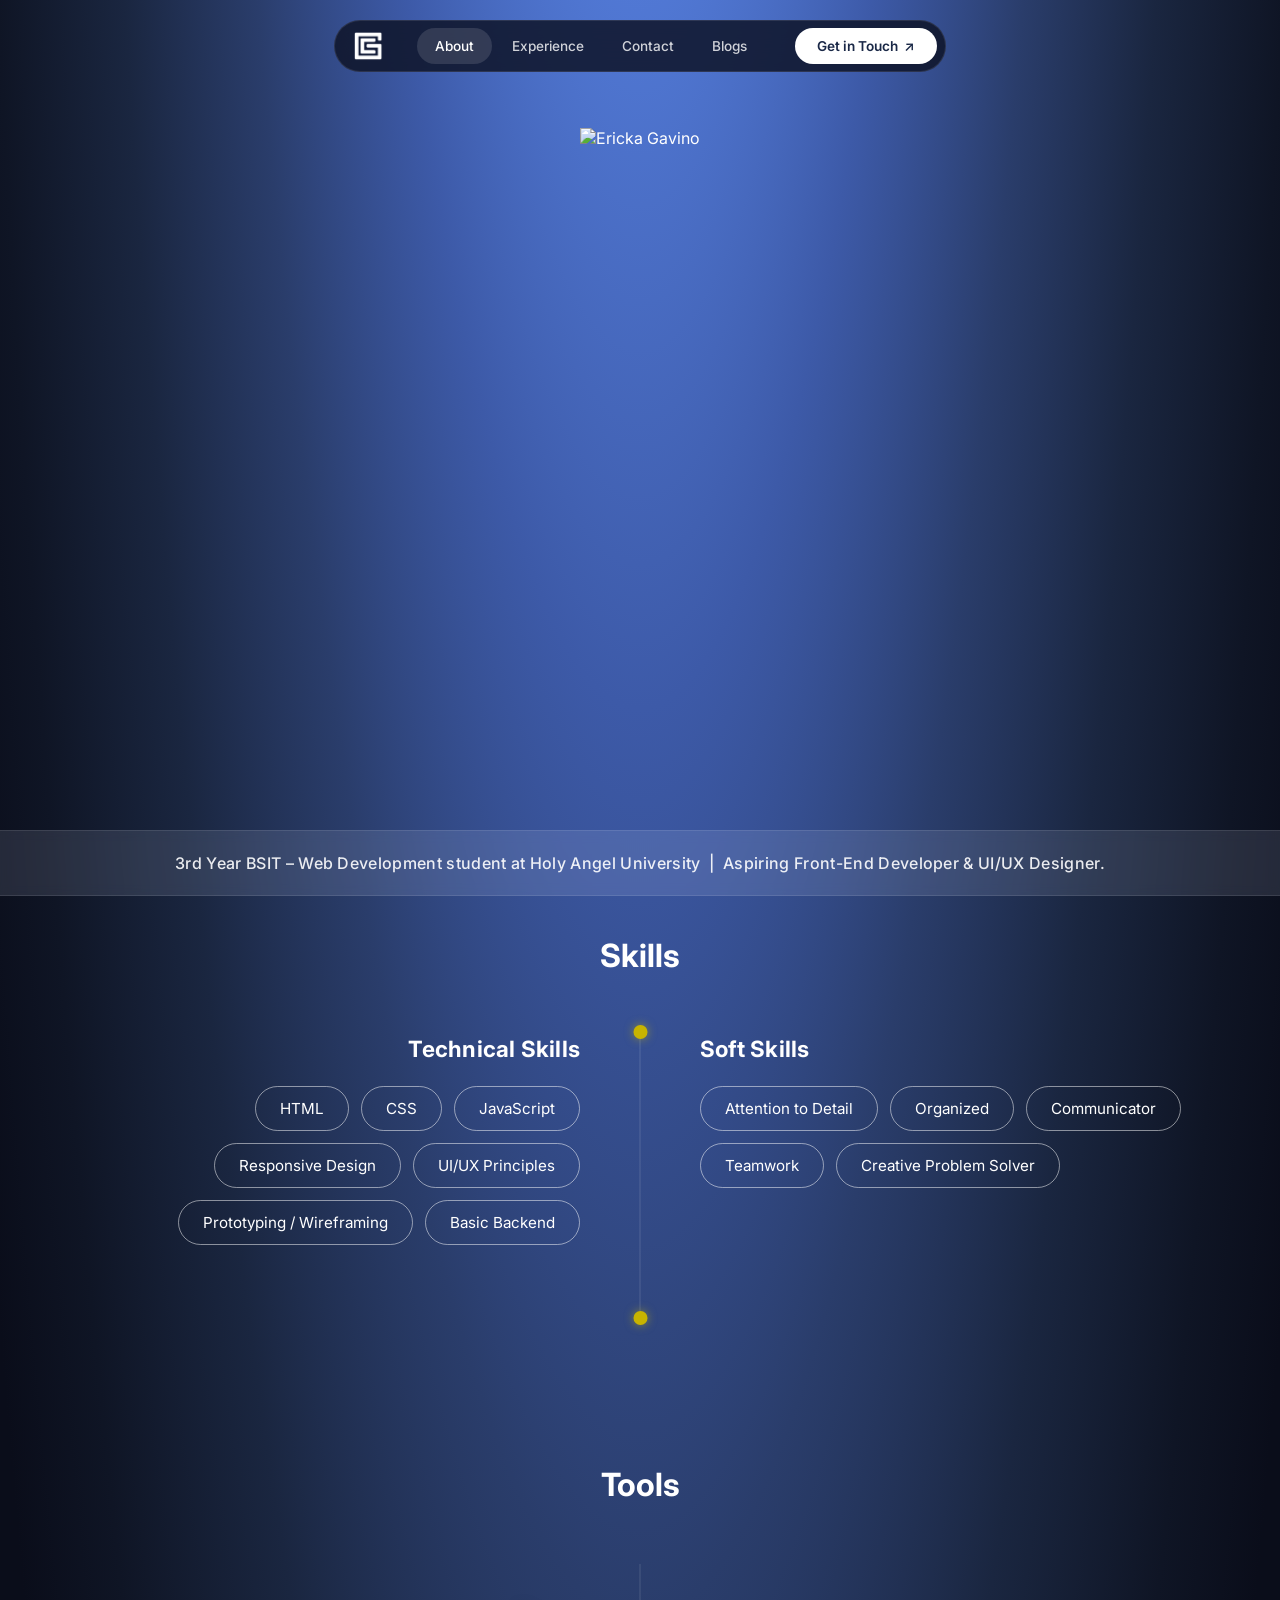
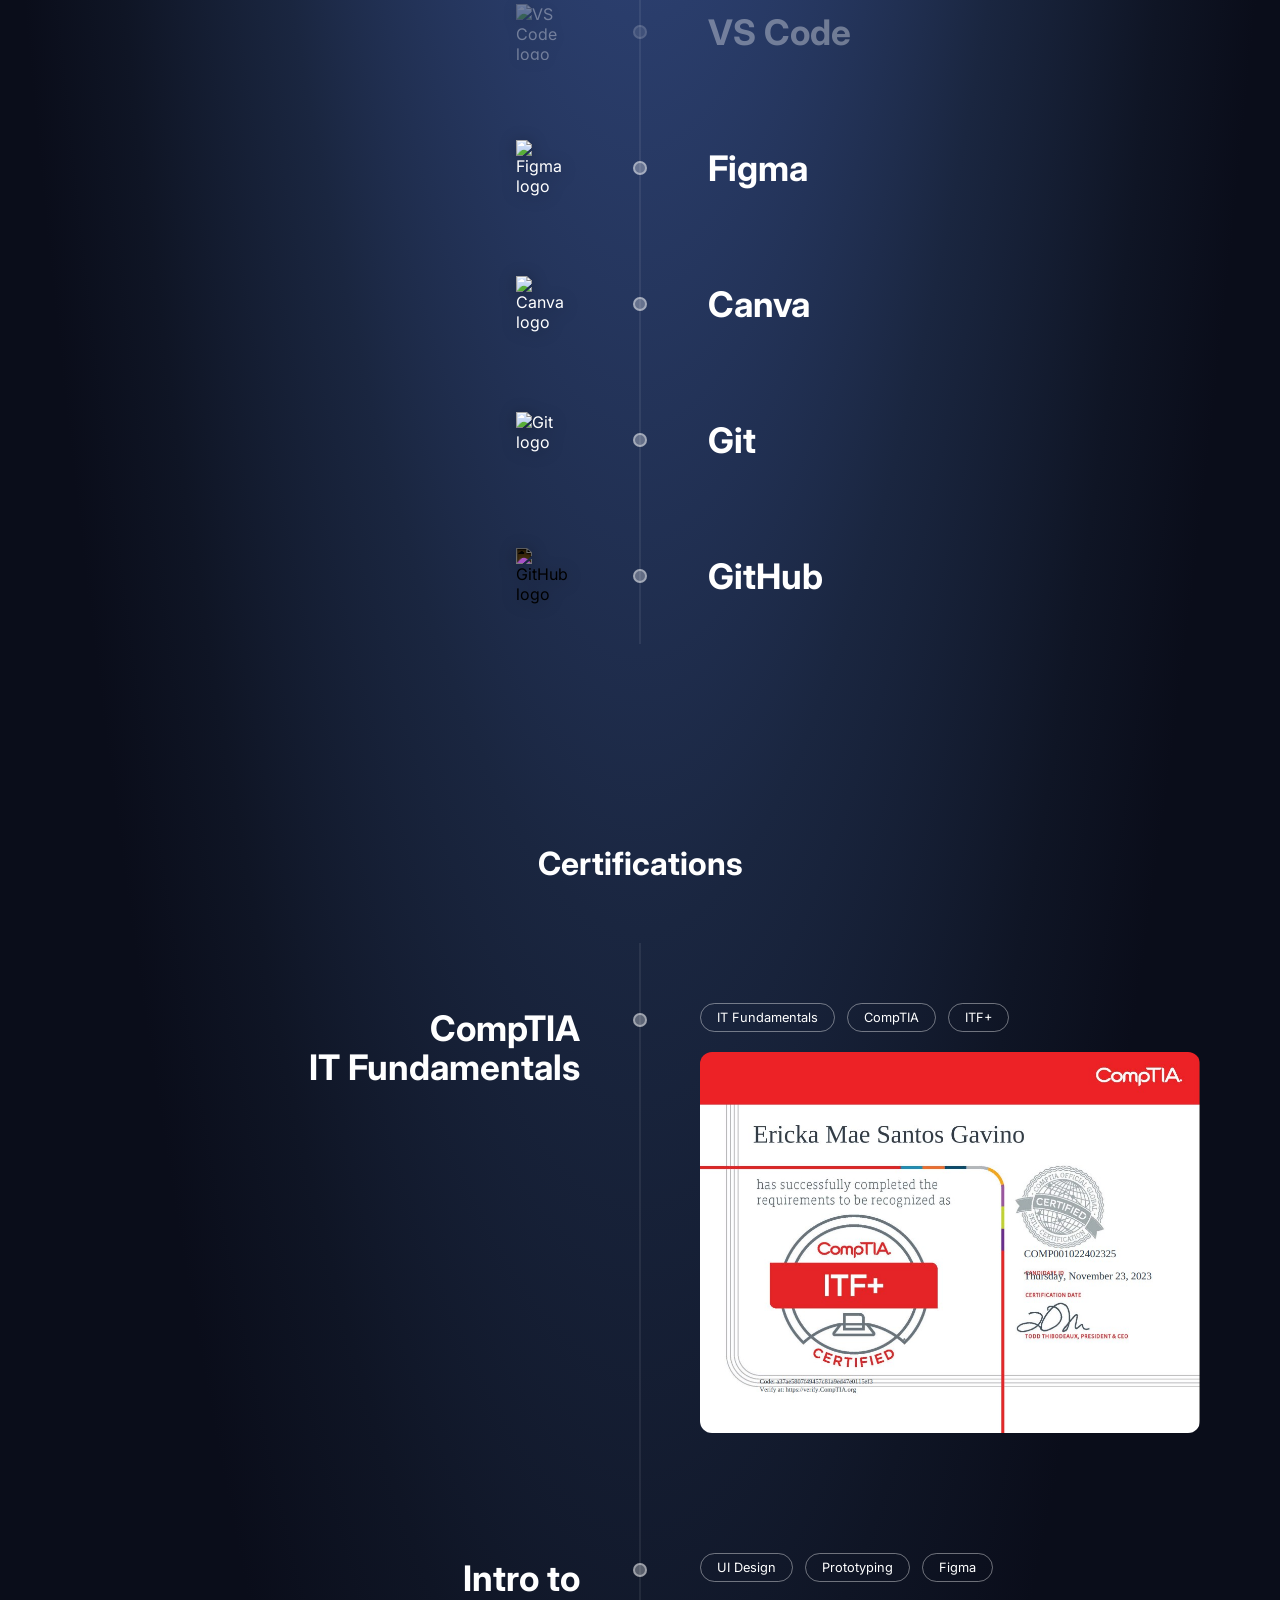
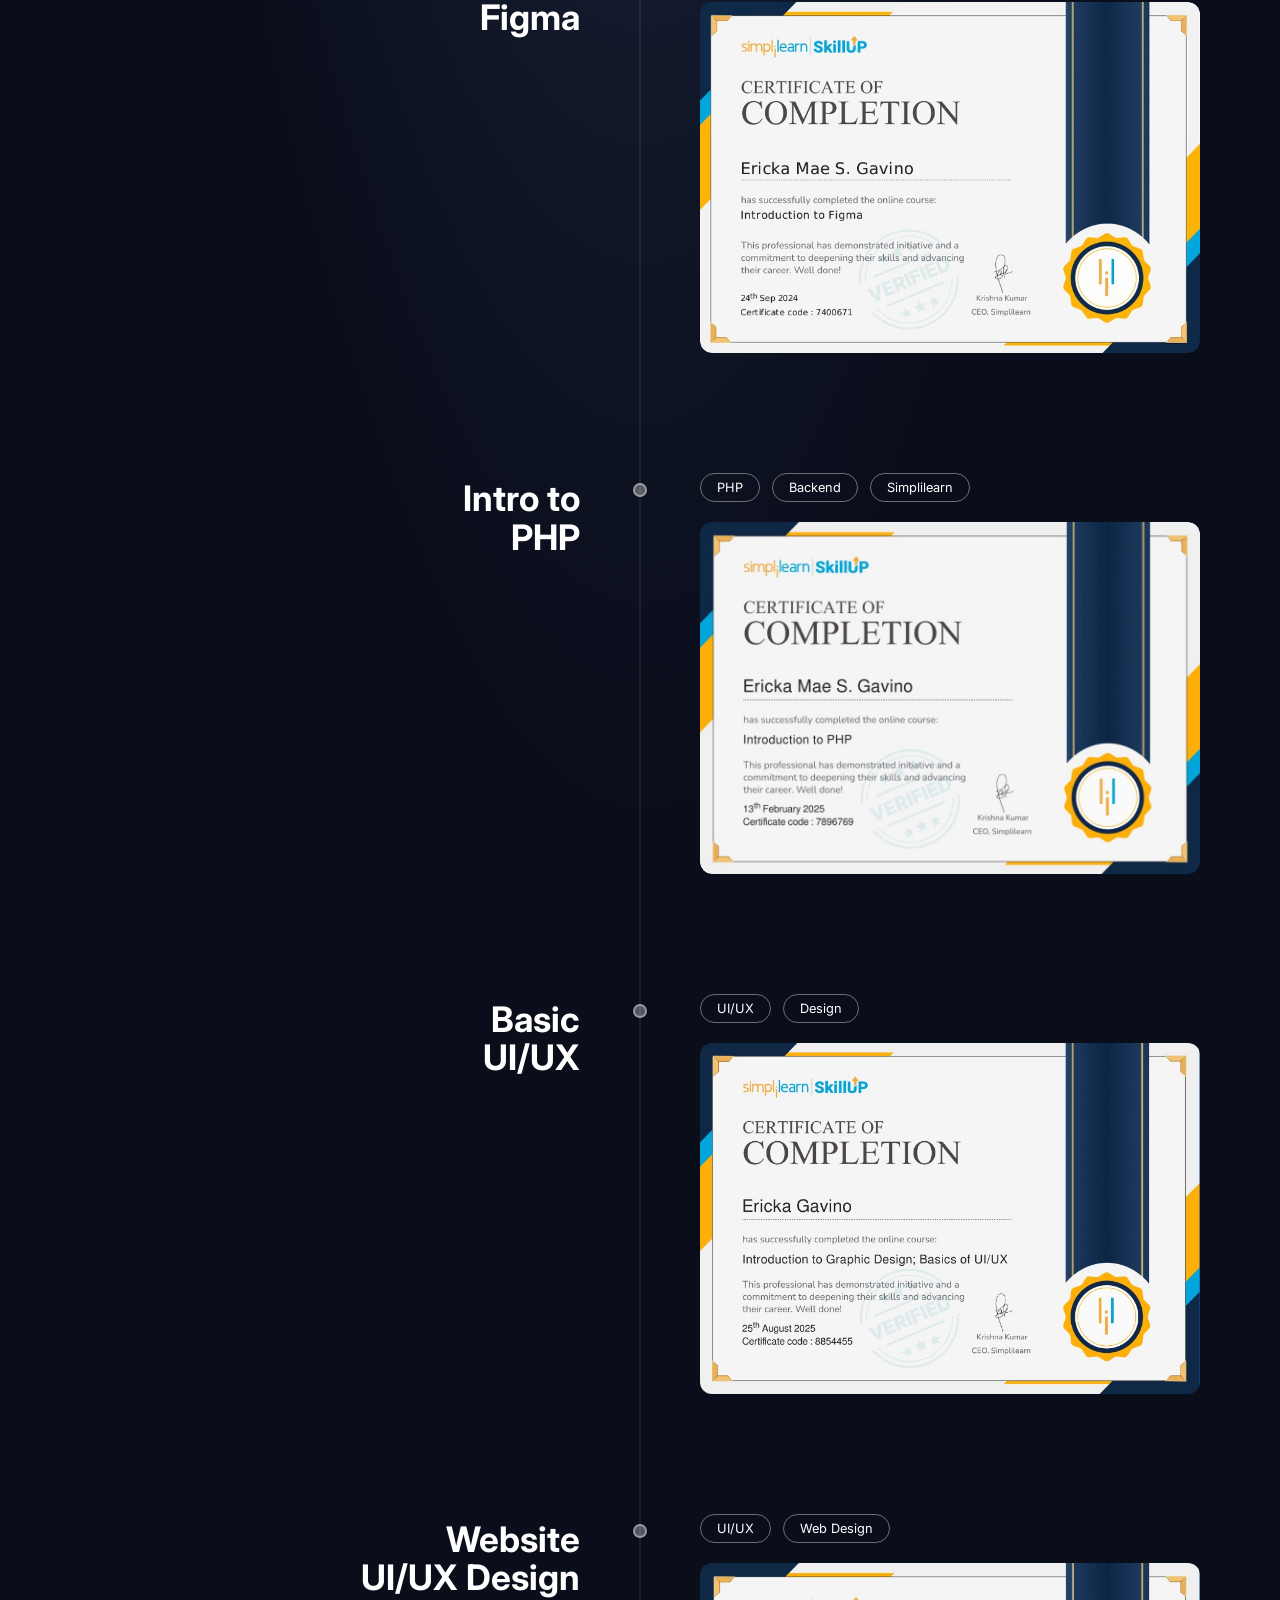
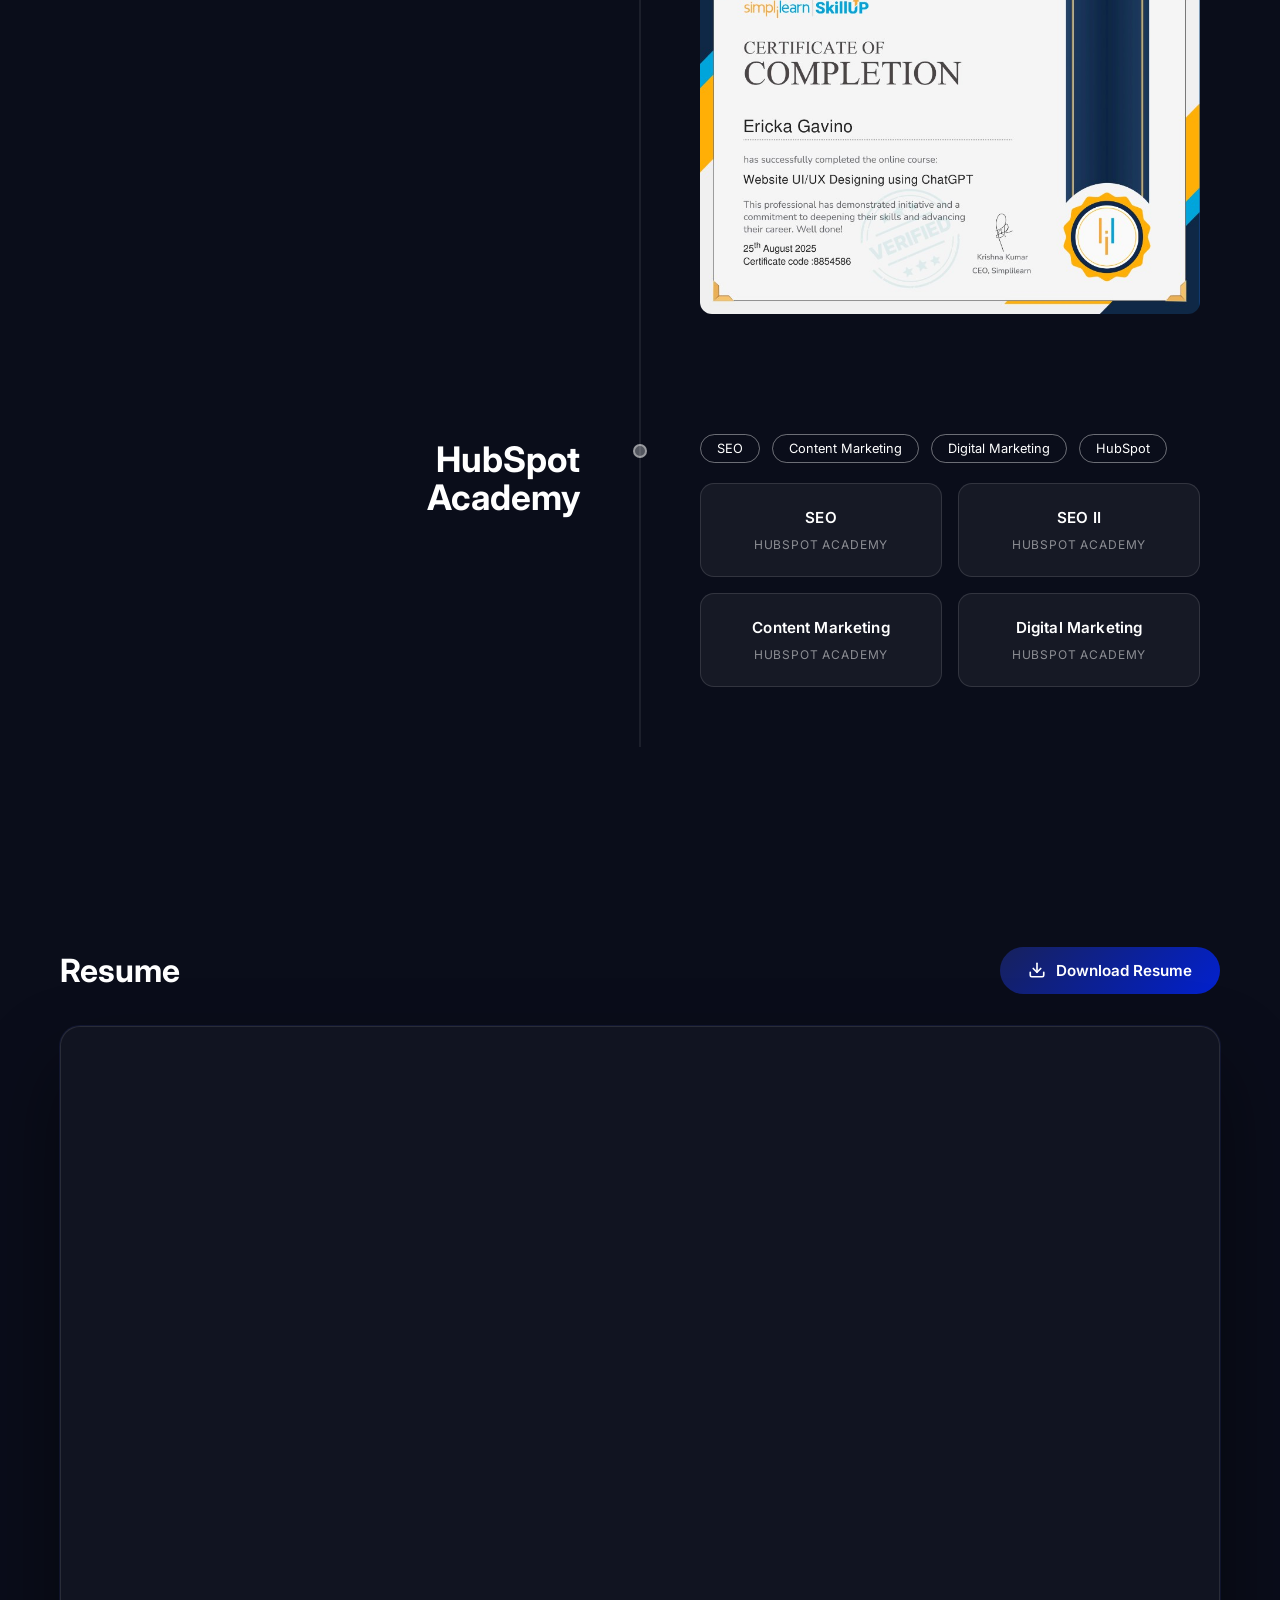
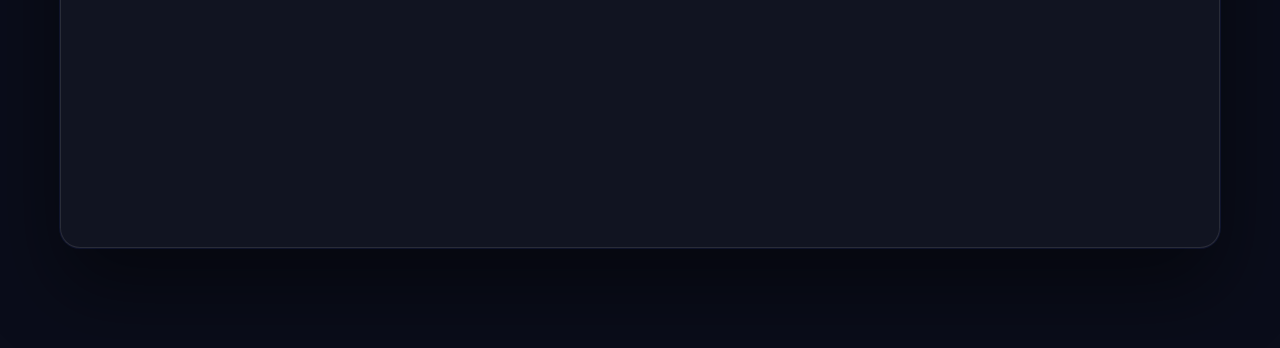
==== commit bb4d14cc: "Link Get in Touch button to Gmail across all pages" ====
--- a/about.html
+++ b/about.html
@@ -32,7 +32,7 @@
                     <li><a href="contact.html">Contact</a></li>
                     <li><a href="blog.html">Blogs</a></li>
                 </ul>
-                <button class="cta-button">Get in Touch</button>
+                <a href="https://mail.google.com/mail/?view=cm&to=erickaferguson22@gmail.com&su=Hello%20Ericka%20Mae%20Gavino" target="_blank" rel="noopener noreferrer" class="cta-button">Get in Touch</a>
             </div>
         </nav>
     </header>
--- a/style.css
+++ b/style.css
@@ -231,6 +231,7 @@
     align-items: center;
     gap: 6px;
     margin-left: 24px;
+    text-decoration: none;
 }
 
 .cta-button::after {
@@ -939,295 +940,315 @@
 /* ── Contact Page ── */
 
 .contact-section {
-    min-height: 100vh;
-    max-width: 1400px;
+    min-height: calc(100vh - 80px);
+    max-width: 1300px;
     margin: 0 auto;
-    padding: 140px 60px 100px;
+    padding: 100px 40px 80px;
     display: grid;
-    grid-template-columns: 1fr 1fr;
-    gap: 80px;
-    align-items: center;
-}
-
-/* Left column */
-.contact-badge {
-    display: inline-block;
-    padding: 6px 18px;
-    border: 1px solid rgba(255, 255, 255, 0.25);
-    border-radius: 50px;
-    font-size: 0.8rem;
-    font-weight: 500;
-    color: rgba(255, 255, 255, 0.75);
-    margin-bottom: 28px;
-    backdrop-filter: blur(6px);
-    background: rgba(255, 255, 255, 0.07);
-}
-
-.contact-heading {
-    font-size: 3.8rem;
-    font-weight: 800;
-    line-height: 1.1;
-    margin-bottom: 24px;
-}
-
-.contact-subtext {
-    font-size: 1rem;
-    color: rgba(255, 255, 255, 0.7);
-    line-height: 1.7;
-    margin-bottom: 48px;
-}
-
-.contact-email-link {
-    color: #7da9ff;
-    text-decoration: none;
-    font-weight: 500;
-    transition: color 0.2s ease;
-}
-
-.contact-email-link:hover {
-    color: #a8c4ff;
-    text-decoration: underline;
-}
-
-/* Social links */
-.contact-socials {
+    grid-template-columns: 1fr 1.45fr;
+    gap: 32px;
+    align-items: stretch;
+}
+
+/* ── Left panel (glass card) ── */
+.contact-left {
+    background: rgba(255, 255, 255, 0.05);
+    border: 1px solid rgba(255, 255, 255, 0.1);
+    backdrop-filter: blur(12px);
+    border-radius: 24px;
+    padding: 48px 40px;
     display: flex;
     flex-direction: column;
+    gap: 0;
+    color: #ffffff;
+}
+
+.contact-left-brand {
+    display: flex;
+    align-items: center;
+    gap: 10px;
+    margin-bottom: 52px;
+}
+
+.contact-brand-logo {
+    width: 32px;
+    height: 32px;
+    object-fit: contain;
+}
+
+.contact-brand-name {
+    font-size: 0.95rem;
+    font-weight: 700;
+    color: #ffffff;
+    letter-spacing: -0.01em;
+}
+
+.contact-info-list {
+    display: flex;
+    flex-direction: column;
+    gap: 36px;
+    flex: 1;
+}
+
+.contact-info-item {
+    display: flex;
+    align-items: flex-start;
     gap: 16px;
 }
 
-.social-link {
-    display: inline-flex;
-    align-items: center;
-    gap: 14px;
+.contact-info-icon {
+    width: 40px;
+    height: 40px;
+    flex-shrink: 0;
+    border: 1px solid rgba(255, 255, 255, 0.15);
+    border-radius: 10px;
+    background: rgba(255, 255, 255, 0.06);
+    display: flex;
+    align-items: center;
+    justify-content: center;
     color: rgba(255, 255, 255, 0.85);
-    text-decoration: none;
-    font-size: 0.95rem;
-    font-weight: 500;
-    transition: color 0.2s ease, transform 0.2s ease;
-    width: fit-content;
-}
-
-.social-link:hover {
-    color: #7da9ff;
-    transform: translateX(6px);
-}
-
-.social-icon {
-    width: 42px;
-    height: 42px;
-    border-radius: 12px;
-    background: rgba(255, 255, 255, 0.08);
-    border: 1px solid rgba(255, 255, 255, 0.12);
-    display: flex;
-    align-items: center;
-    justify-content: center;
-    flex-shrink: 0;
-    transition: background 0.2s ease, border-color 0.2s ease;
-}
-
-.social-link:hover .social-icon {
-    background: rgba(74, 95, 217, 0.3);
-    border-color: rgba(74, 95, 217, 0.5);
-}
-
-.social-icon svg {
+    margin-top: 2px;
+}
+
+.contact-info-icon svg {
     width: 18px;
     height: 18px;
 }
 
-/* Right column — form card */
-.contact-right {
-    background: rgba(255, 255, 255, 0.04);
-    border: 1px solid rgba(255, 255, 255, 0.09);
-    border-radius: 24px;
-    padding: 48px;
-    backdrop-filter: blur(12px);
-}
-
-.contact-form {
+.contact-info-text {
     display: flex;
     flex-direction: column;
-    gap: 24px;
-}
-
-.form-group {
-    display: flex;
-    flex-direction: column;
-    gap: 8px;
-}
-
-.form-group label {
+    gap: 2px;
+}
+
+.contact-info-label {
+    font-size: 0.95rem;
+    font-weight: 700;
+    color: #ffffff;
+}
+
+.contact-info-sub {
     font-size: 0.85rem;
-    font-weight: 600;
-    color: rgba(255, 255, 255, 0.9);
-    display: flex;
-    justify-content: space-between;
-    align-items: center;
-}
-
-.char-hint {
-    font-size: 0.78rem;
-    font-weight: 400;
-    color: rgba(255, 255, 255, 0.4);
-}
-
-.input-wrapper {
-    position: relative;
-    display: flex;
-    align-items: center;
-}
-
-.input-icon {
-    position: absolute;
-    left: 16px;
-    color: rgba(255, 255, 255, 0.4);
-    display: flex;
-    align-items: center;
-    pointer-events: none;
-}
-
-.input-icon svg {
-    width: 18px;
-    height: 18px;
-}
-
-.contact-form input[type="text"],
-.contact-form input[type="email"] {
-    width: 100%;
-    background: rgba(255, 255, 255, 0.06);
-    border: 1px solid rgba(255, 255, 255, 0.12);
-    border-radius: 12px;
-    padding: 14px 16px 14px 46px;
-    font-family: 'Inter', sans-serif;
-    font-size: 0.9rem;
-    color: white;
-    outline: none;
-    transition: border-color 0.25s ease, background 0.25s ease, box-shadow 0.25s ease;
-}
-
-.contact-form input[type="text"]::placeholder,
-.contact-form input[type="email"]::placeholder {
-    color: rgba(255, 255, 255, 0.35);
-}
-
-.contact-form input[type="text"]:focus,
-.contact-form input[type="email"]:focus {
-    border-color: rgba(74, 95, 217, 0.7);
-    background: rgba(74, 95, 217, 0.08);
-    box-shadow: 0 0 0 3px rgba(74, 95, 217, 0.15);
-}
-
-.textarea-wrapper {
-    align-items: flex-start;
-}
-
-.contact-form textarea {
-    width: 100%;
-    background: rgba(255, 255, 255, 0.06);
-    border: 1px solid rgba(255, 255, 255, 0.12);
-    border-radius: 12px;
-    padding: 14px 16px;
-    font-family: 'Inter', sans-serif;
-    font-size: 0.9rem;
-    color: white;
-    outline: none;
-    resize: vertical;
-    min-height: 130px;
-    transition: border-color 0.25s ease, background 0.25s ease, box-shadow 0.25s ease;
-}
-
-.contact-form textarea::placeholder {
-    color: rgba(255, 255, 255, 0.35);
-}
-
-.contact-form textarea:focus {
-    border-color: rgba(74, 95, 217, 0.7);
-    background: rgba(74, 95, 217, 0.08);
-    box-shadow: 0 0 0 3px rgba(74, 95, 217, 0.15);
-}
-
-/* Privacy checkbox */
-.privacy-check {
-    display: flex;
-    align-items: center;
-    gap: 12px;
+    color: rgba(255, 255, 255, 0.55);
+    margin-bottom: 4px;
+}
+
+.contact-info-link {
     font-size: 0.85rem;
-    color: rgba(255, 255, 255, 0.75);
-    cursor: pointer;
-    user-select: none;
-}
-
-.privacy-check input[type="checkbox"] {
-    position: absolute;
-    opacity: 0;
-    width: 0;
-    height: 0;
-}
-
-.custom-checkbox {
-    width: 20px;
-    height: 20px;
-    border-radius: 6px;
-    border: 1.5px solid rgba(255, 255, 255, 0.25);
-    background: rgba(255, 255, 255, 0.06);
-    flex-shrink: 0;
-    display: flex;
-    align-items: center;
-    justify-content: center;
-    transition: background 0.2s ease, border-color 0.2s ease;
-}
-
-.privacy-check input:checked + .custom-checkbox {
-    background: linear-gradient(135deg, #17215c 0%, #0221cf 100%);
-    border-color: #4a5fd9;
-}
-
-.privacy-check input:checked + .custom-checkbox::after {
-    content: '';
-    width: 5px;
-    height: 9px;
-    border: 2px solid white;
-    border-top: none;
-    border-left: none;
-    transform: rotate(45deg) translateY(-1px);
-    display: block;
-}
-
-.privacy-link {
+    font-weight: 500;
     color: #7da9ff;
     text-decoration: none;
     transition: color 0.2s ease;
 }
 
-.privacy-link:hover {
+.contact-info-link:hover {
     color: #a8c4ff;
     text-decoration: underline;
 }
 
+/* Bottom social icon row */
+.contact-social-row {
+    display: flex;
+    gap: 12px;
+    margin-top: 52px;
+}
+
+.contact-social-icon {
+    width: 38px;
+    height: 38px;
+    border-radius: 50%;
+    border: 1px solid rgba(255, 255, 255, 0.18);
+    background: rgba(255, 255, 255, 0.06);
+    display: flex;
+    align-items: center;
+    justify-content: center;
+    color: rgba(255, 255, 255, 0.8);
+    text-decoration: none;
+    transition: background 0.2s ease, border-color 0.2s ease, color 0.2s ease;
+}
+
+.contact-social-icon svg {
+    width: 16px;
+    height: 16px;
+}
+
+.contact-social-icon:hover {
+    background: rgba(74, 95, 217, 0.35);
+    border-color: rgba(74, 95, 217, 0.6);
+    color: #ffffff;
+}
+
+/* ── Right panel (blue-tinted glass card) ── */
+.contact-right {
+    background: rgba(74, 95, 217, 0.12);
+    border: 1px solid rgba(74, 95, 217, 0.3);
+    backdrop-filter: blur(12px);
+    border-radius: 24px;
+    padding: 52px 48px;
+    display: flex;
+    flex-direction: column;
+    color: #ffffff;
+}
+
+.contact-heading {
+    font-size: 3rem;
+    font-weight: 800;
+    line-height: 1.12;
+    color: #ffffff;
+    margin-bottom: 16px;
+}
+
+.contact-subtext {
+    font-size: 0.95rem;
+    color: rgba(255, 255, 255, 0.65);
+    line-height: 1.6;
+    margin-bottom: 36px;
+}
+
+/* Form */
+.contact-form {
+    display: flex;
+    flex-direction: column;
+    gap: 0;
+}
+
+.form-group {
+    display: flex;
+    flex-direction: column;
+    margin-bottom: 4px;
+}
+
+.form-group input[type="text"],
+.form-group input[type="email"] {
+    width: 100%;
+    background: transparent;
+    border: none;
+    border-bottom: 1.5px solid rgba(255, 255, 255, 0.25);
+    padding: 14px 4px;
+    font-family: 'Inter', sans-serif;
+    font-size: 0.9rem;
+    color: #ffffff;
+    outline: none;
+    transition: border-color 0.25s ease;
+}
+
+.form-group input[type="text"]::placeholder,
+.form-group input[type="email"]::placeholder {
+    color: rgba(255, 255, 255, 0.4);
+}
+
+.form-group input[type="text"]:focus,
+.form-group input[type="email"]:focus {
+    border-bottom-color: #7da9ff;
+}
+
+.form-group textarea {
+    width: 100%;
+    background: transparent;
+    border: none;
+    border-bottom: 1.5px solid rgba(255, 255, 255, 0.25);
+    padding: 14px 4px 8px;
+    font-family: 'Inter', sans-serif;
+    font-size: 0.9rem;
+    color: #ffffff;
+    outline: none;
+    resize: none;
+    min-height: 80px;
+    transition: border-color 0.25s ease;
+}
+
+.form-group textarea::placeholder {
+    color: rgba(255, 255, 255, 0.4);
+}
+
+.form-group textarea:focus {
+    border-bottom-color: #7da9ff;
+}
+
+.char-hint {
+    font-size: 0.75rem;
+    color: rgba(255, 255, 255, 0.4);
+    text-align: right;
+    margin-top: 4px;
+    margin-bottom: 20px;
+}
+
+/* "How can I help?" checkboxes */
+.help-fieldset {
+    border: none;
+    padding: 0;
+    margin: 24px 0 32px;
+}
+
+.help-legend {
+    font-size: 0.82rem;
+    font-weight: 600;
+    color: rgba(255, 255, 255, 0.55);
+    margin-bottom: 14px;
+    text-transform: uppercase;
+    letter-spacing: 0.04em;
+}
+
+.help-checkboxes {
+    display: grid;
+    grid-template-columns: 1fr 1fr;
+    gap: 10px 24px;
+}
+
+.help-check {
+    display: flex;
+    align-items: center;
+    gap: 9px;
+    font-size: 0.88rem;
+    color: rgba(255, 255, 255, 0.85);
+    cursor: pointer;
+    user-select: none;
+}
+
+.help-check input[type="checkbox"] {
+    appearance: none;
+    -webkit-appearance: none;
+    width: 18px;
+    height: 18px;
+    border: 1.5px solid rgba(255, 255, 255, 0.3);
+    border-radius: 4px;
+    background: rgba(255, 255, 255, 0.06);
+    cursor: pointer;
+    flex-shrink: 0;
+    transition: background 0.15s ease, border-color 0.15s ease;
+    position: relative;
+}
+
+.help-check input[type="checkbox"]:checked {
+    background: linear-gradient(135deg, #17215c 0%, #0221cf 100%);
+    border-color: #4a5fd9;
+}
+
+.help-check input[type="checkbox"]:checked::after {
+    content: '';
+    position: absolute;
+    width: 4px;
+    height: 8px;
+    border: 2px solid #ffffff;
+    border-top: none;
+    border-left: none;
+    transform: rotate(45deg) translate(2px, -1px);
+}
+
 /* Submit button */
 .submit-btn {
-    display: flex;
-    align-items: center;
-    justify-content: center;
-    gap: 10px;
+    width: 100%;
     padding: 16px 32px;
     background: linear-gradient(135deg, #17215c 0%, #0221cf 100%);
-    color: white;
+    color: #ffffff;
     border: none;
-    border-radius: 14px;
+    border-radius: 12px;
     font-family: 'Inter', sans-serif;
-    font-size: 1rem;
+    font-size: 0.95rem;
     font-weight: 600;
     cursor: pointer;
-    transition: transform 0.25s ease, box-shadow 0.25s ease, opacity 0.25s ease;
-    margin-top: 4px;
-}
-
-.submit-btn svg {
-    width: 18px;
-    height: 18px;
-    transition: transform 0.25s ease;
+    letter-spacing: 0.01em;
+    transition: transform 0.2s ease, box-shadow 0.2s ease, opacity 0.2s ease;
 }
 
 .submit-btn:hover {
@@ -1235,10 +1256,6 @@
     box-shadow: 0 12px 32px rgba(74, 95, 217, 0.45);
 }
 
-.submit-btn:hover svg {
-    transform: translateX(4px);
-}
-
 .submit-btn:active {
     transform: translateY(0);
     opacity: 0.85;
@@ -1247,10 +1264,11 @@
 /* Success message */
 .form-success {
     display: none;
+    margin-top: 16px;
     padding: 14px 18px;
     background: rgba(34, 197, 94, 0.15);
     border: 1px solid rgba(34, 197, 94, 0.35);
-    border-radius: 12px;
+    border-radius: 10px;
     font-size: 0.88rem;
     color: #86efac;
     text-align: center;
@@ -1261,19 +1279,28 @@
 }
 
 /* Responsive — contact page */
-@media (max-width: 900px) {
+@media (max-width: 960px) {
     .contact-section {
         grid-template-columns: 1fr;
-        gap: 48px;
-        padding: 120px 30px 80px;
+        padding: 100px 24px 60px;
+    }
+
+    .contact-left {
+        padding: 36px 28px;
+    }
+
+    .contact-right {
+        padding: 36px 28px;
     }
 
     .contact-heading {
-        font-size: 2.8rem;
-    }
-
-    .contact-right {
-        padding: 32px 24px;
+        font-size: 2.2rem;
+    }
+}
+
+@media (max-width: 480px) {
+    .help-checkboxes {
+        grid-template-columns: 1fr;
     }
 }
 
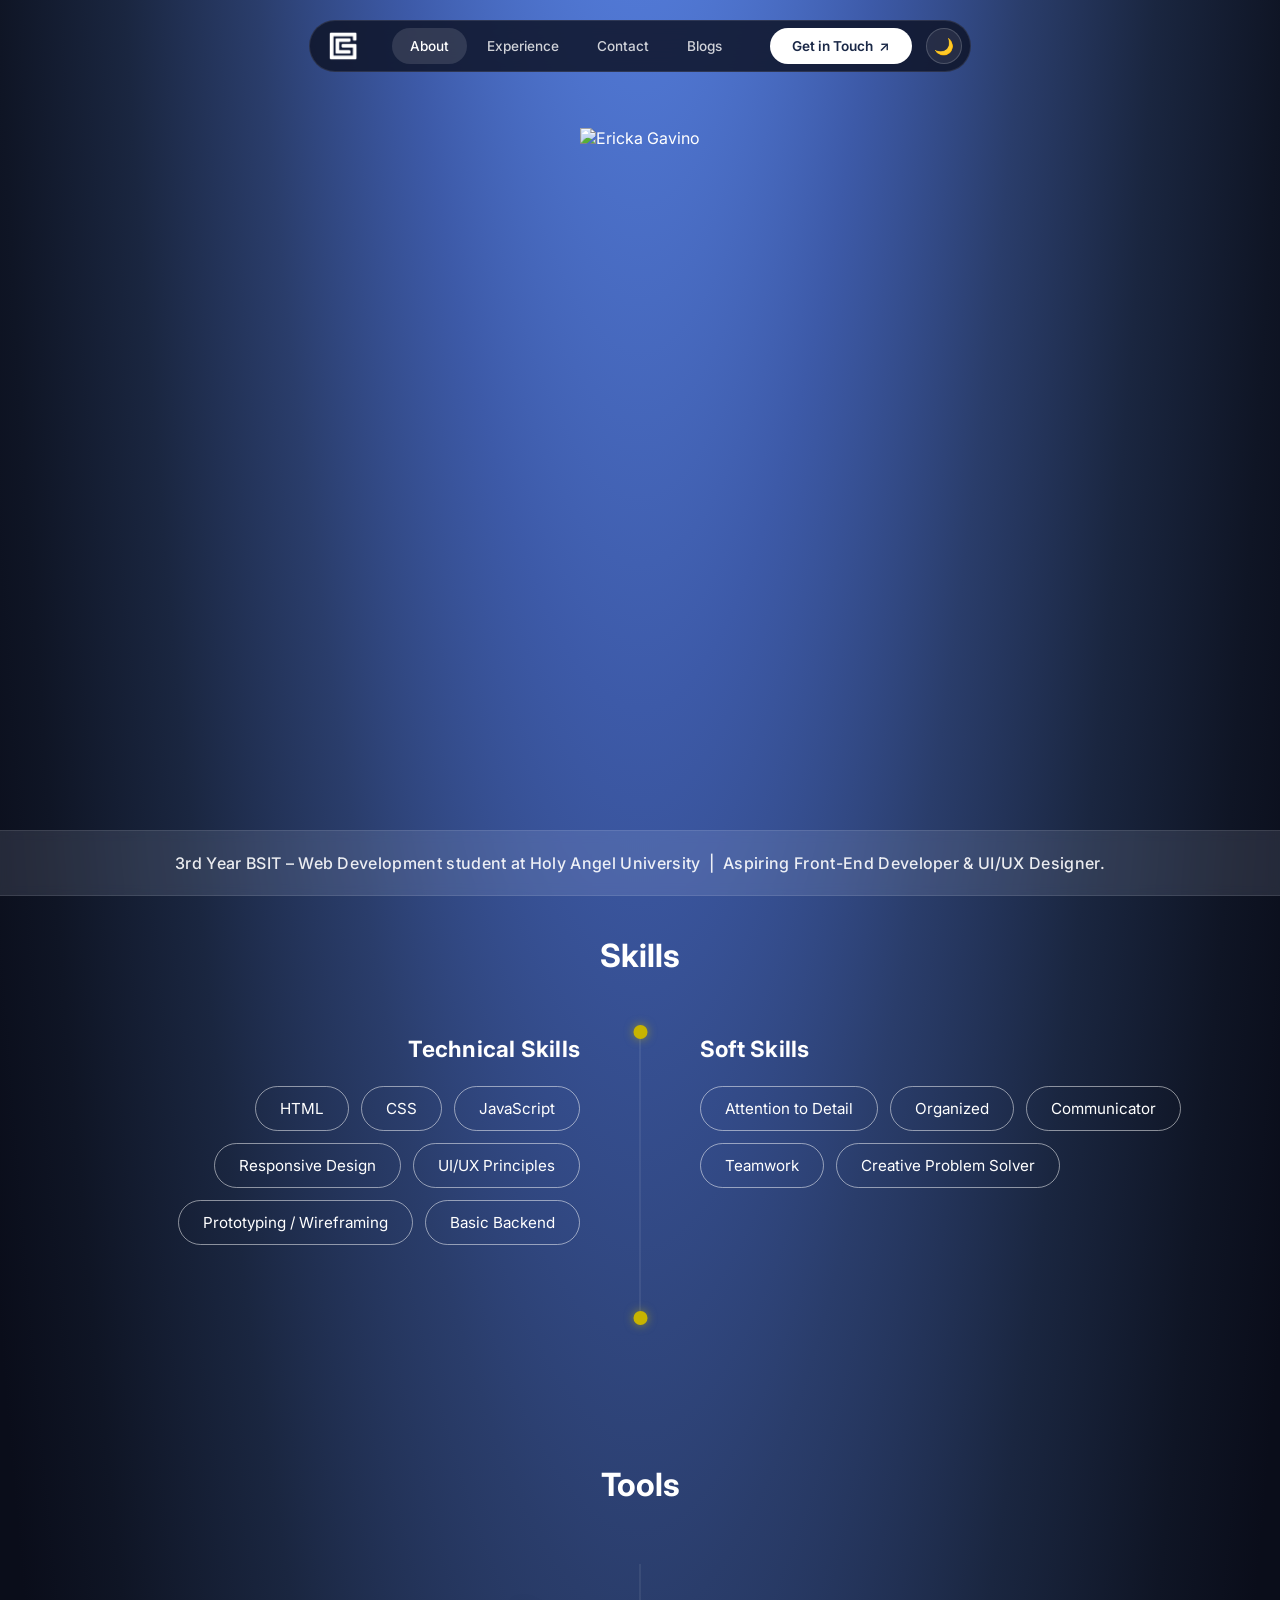
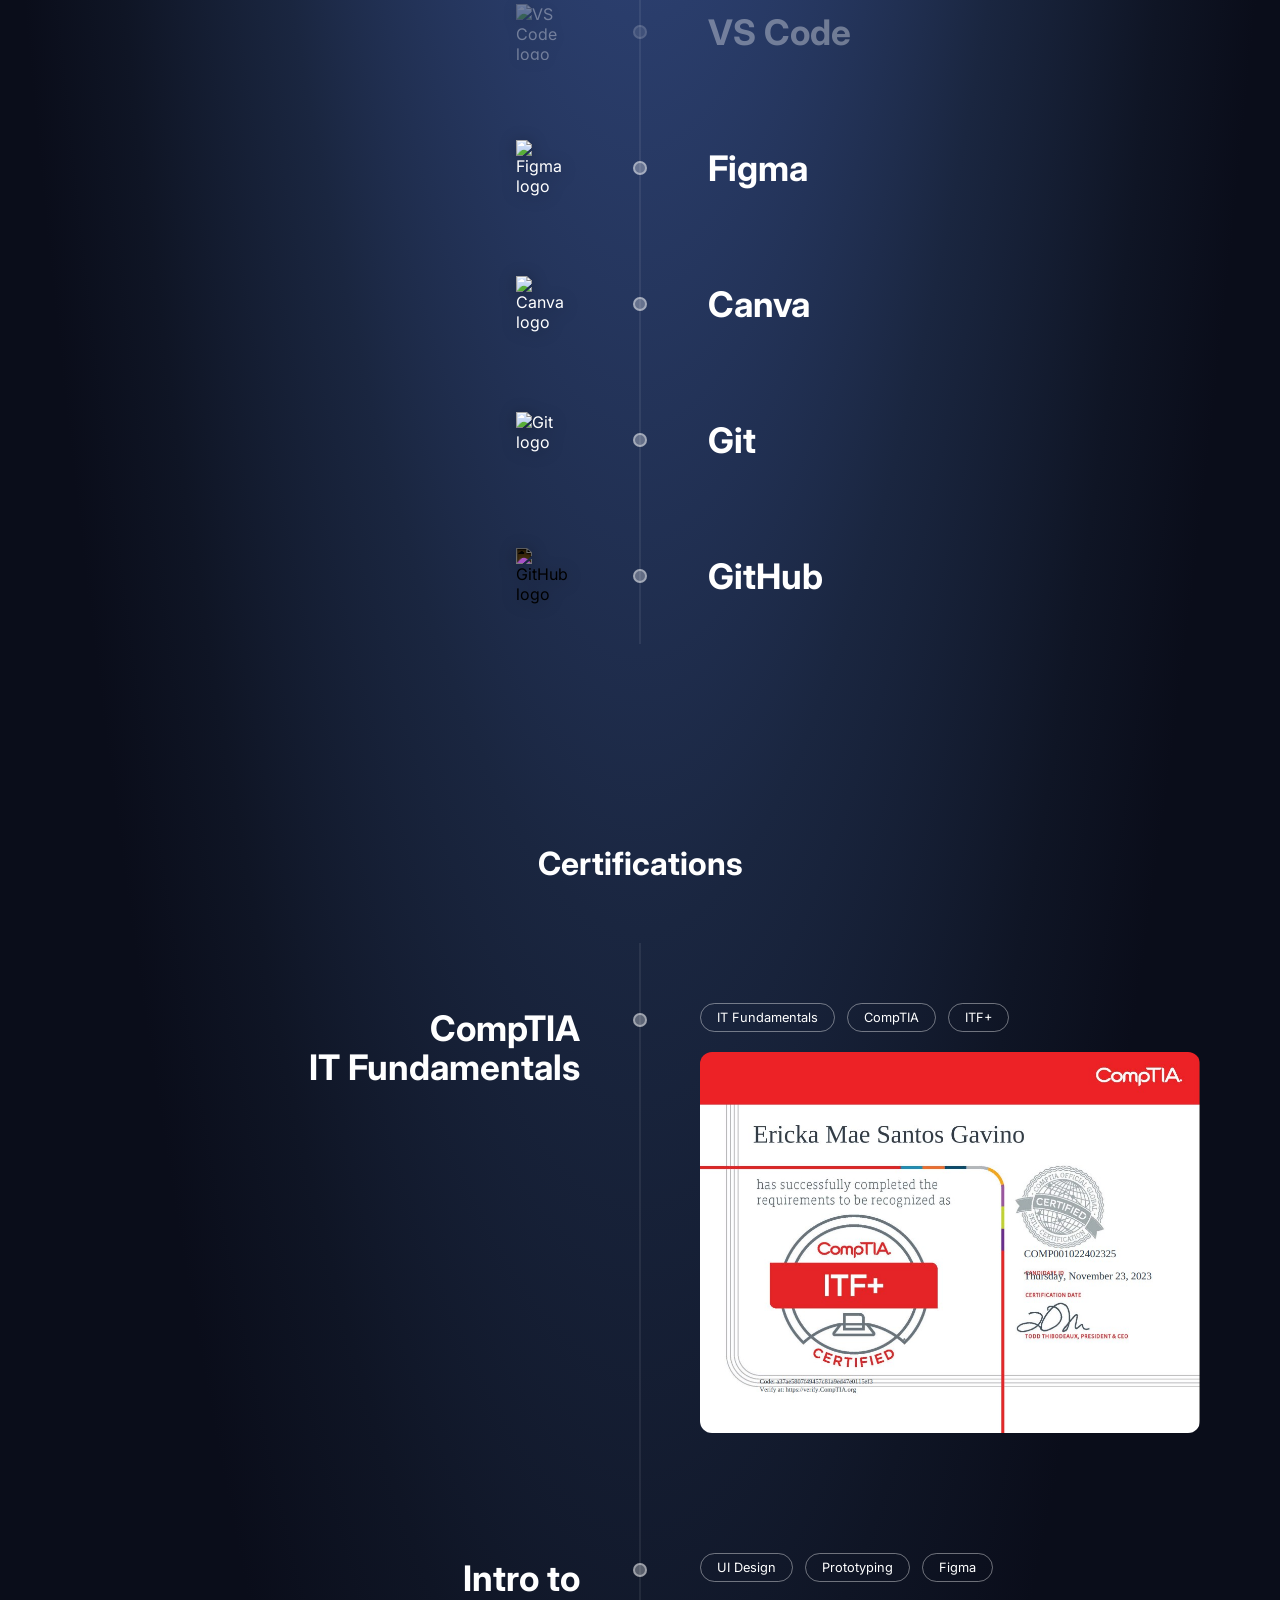
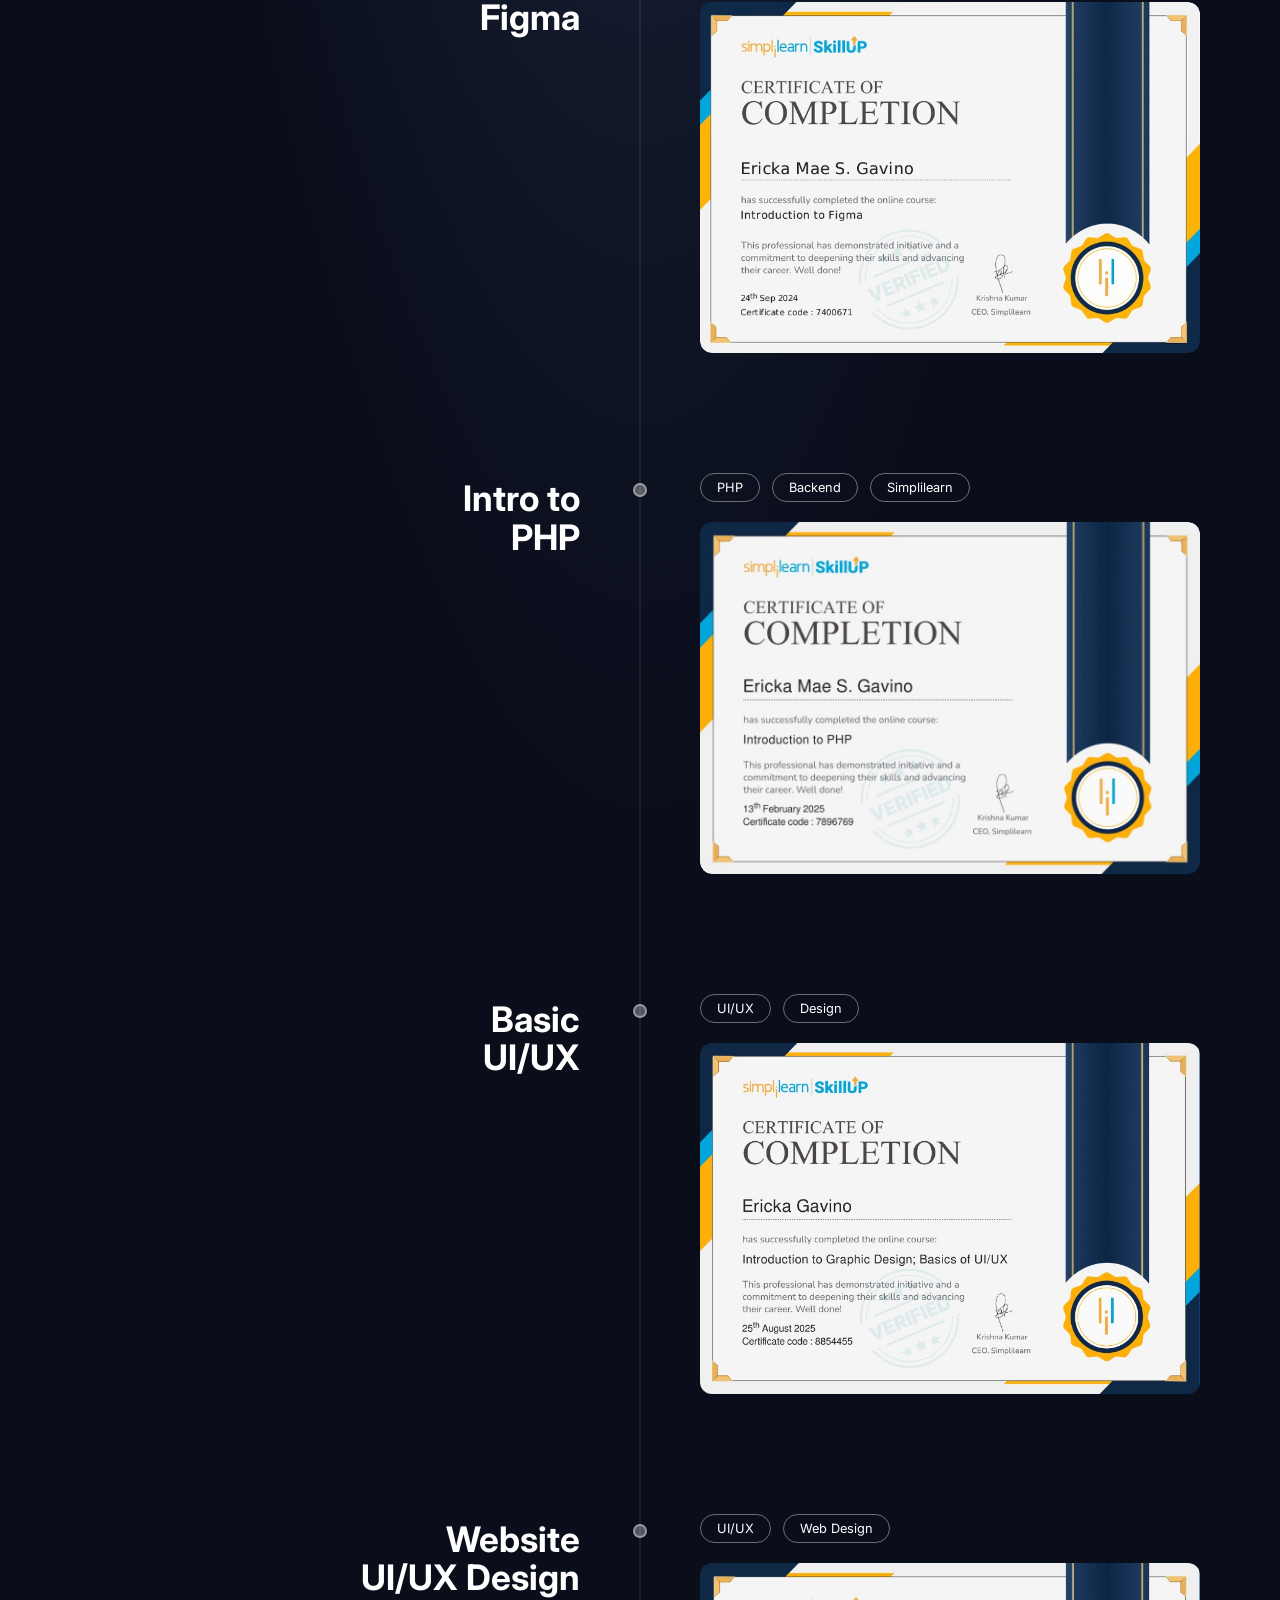
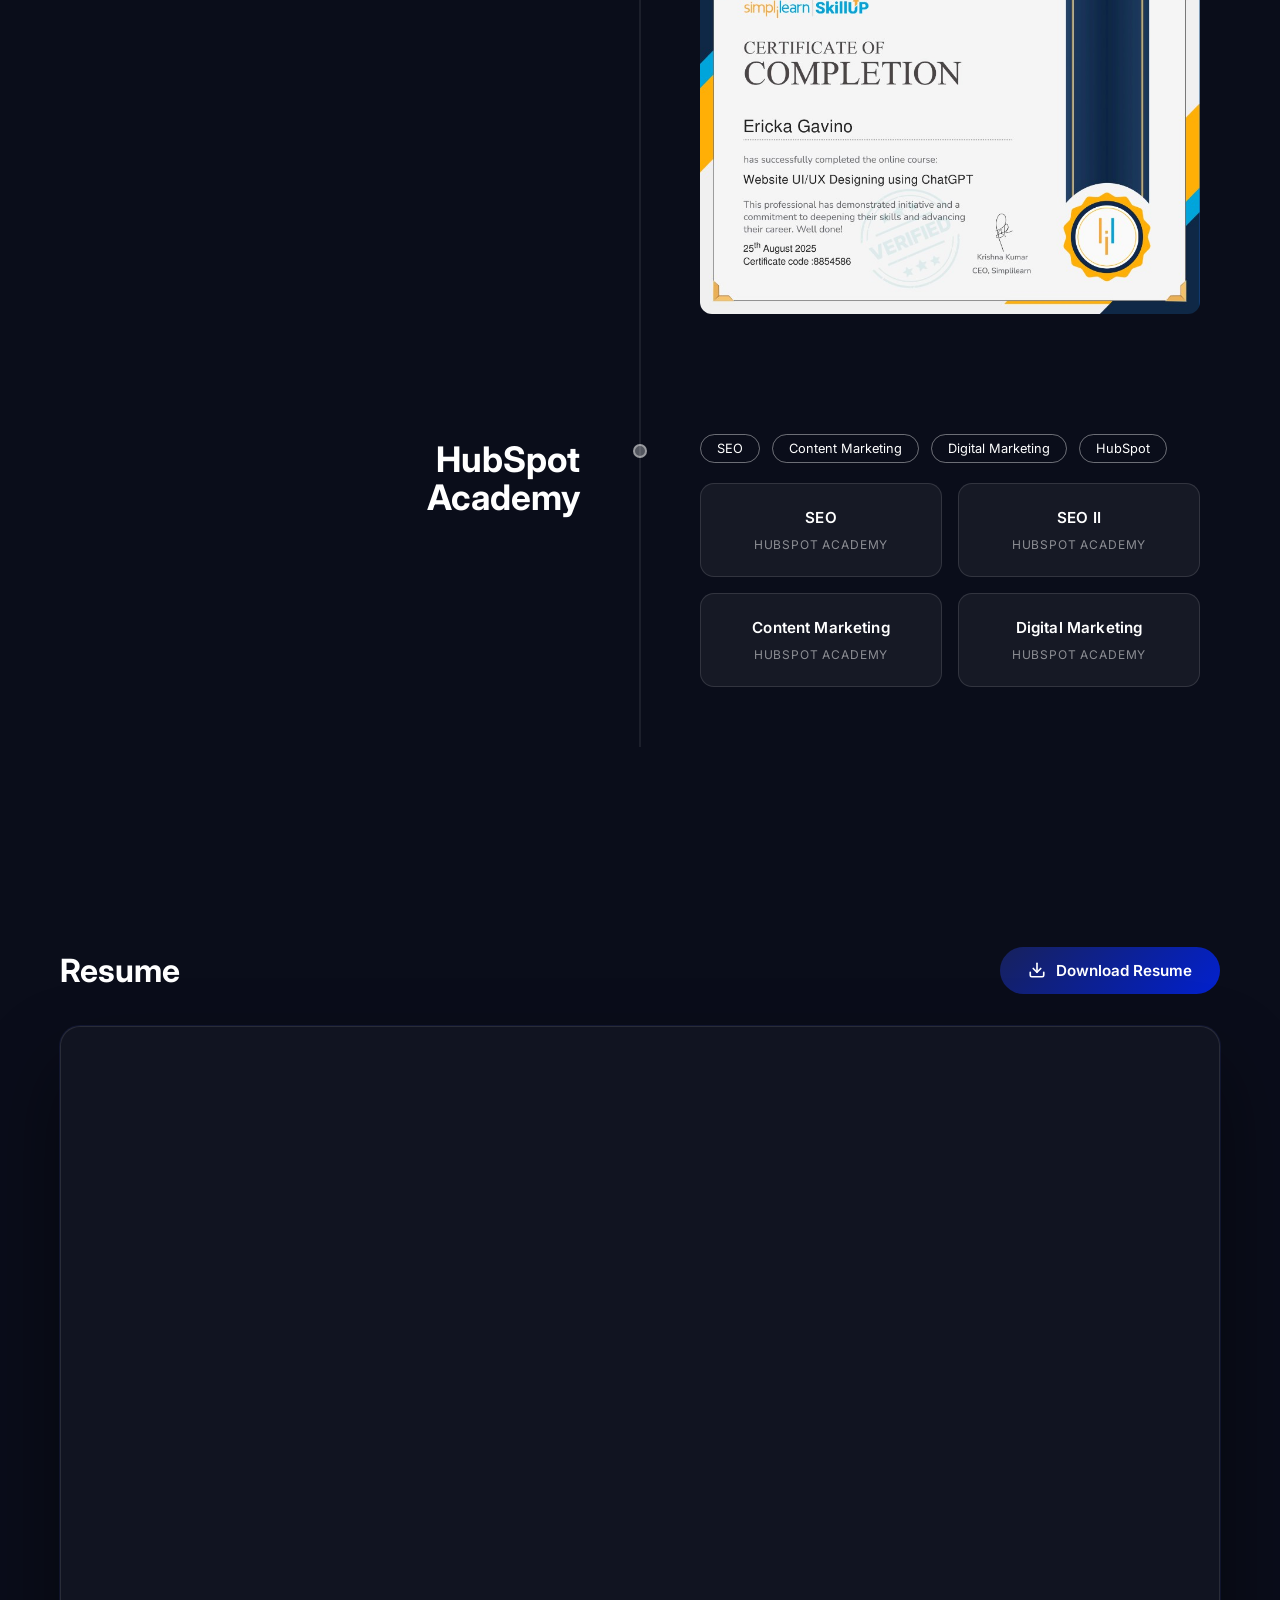
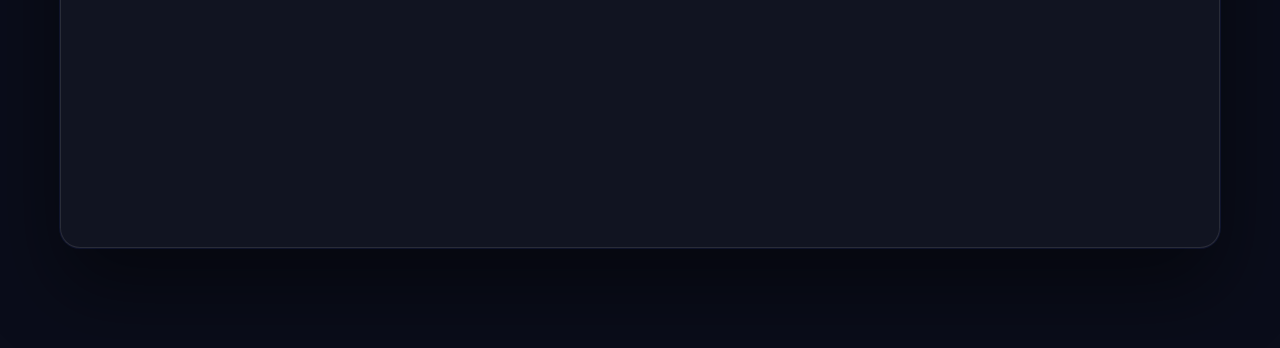
==== commit 5ffef1ec: "Add light/dark mode toggle across all pages" ====
--- a/about.html
+++ b/about.html
@@ -15,6 +15,7 @@
     <link rel="preconnect" href="https://fonts.gstatic.com" crossorigin>
     <link href="https://fonts.googleapis.com/css2?family=Inter:wght@400;500;600;700;800&display=swap" rel="stylesheet">
     <link rel="stylesheet" href="style.css">
+    <script>(function(){if(localStorage.getItem('theme')==='light')document.documentElement.classList.add('light-mode');}());</script>
 </head>
 <body>
     <a href="#main-content" class="skip-link">Skip to main content</a>
@@ -33,6 +34,9 @@
                     <li><a href="blog.html">Blogs</a></li>
                 </ul>
                 <a href="https://mail.google.com/mail/?view=cm&to=erickaferguson22@gmail.com&su=Hello%20Ericka%20Mae%20Gavino" target="_blank" rel="noopener noreferrer" class="cta-button">Get in Touch</a>
+                <button class="theme-toggle" id="themeToggle" aria-label="Toggle light/dark mode">
+                    <span class="theme-toggle-icon">🌙</span>
+                </button>
             </div>
         </nav>
     </header>
@@ -424,5 +428,22 @@
     </section>
 
     </main>
+
+    <script>
+        (function() {
+            const btn = document.getElementById('themeToggle');
+            const icon = btn.querySelector('.theme-toggle-icon');
+            function apply(mode) {
+                document.documentElement.classList.toggle('light-mode', mode === 'light');
+                icon.textContent = mode === 'light' ? '\u2600\ufe0f' : '\ud83c\udf19';
+            }
+            apply(localStorage.getItem('theme') || 'dark');
+            btn.addEventListener('click', function() {
+                const next = document.documentElement.classList.contains('light-mode') ? 'dark' : 'light';
+                localStorage.setItem('theme', next);
+                apply(next);
+            });
+        })();
+    </script>
 </body>
 </html>
--- a/style.css
+++ b/style.css
@@ -937,6 +937,125 @@
     }
 }
 
+/* ── Why Hire Me Section ── */
+
+.why-section {
+    max-width: 1300px;
+    margin: 0 auto;
+    padding: 100px 60px 120px;
+}
+
+.why-header {
+    text-align: center;
+    margin-bottom: 64px;
+}
+
+.why-badge {
+    display: inline-block;
+    padding: 6px 18px;
+    border: 1px solid rgba(255, 255, 255, 0.2);
+    border-radius: 50px;
+    font-size: 0.78rem;
+    font-weight: 600;
+    letter-spacing: 0.06em;
+    text-transform: uppercase;
+    color: rgba(255, 255, 255, 0.65);
+    background: rgba(255, 255, 255, 0.06);
+    backdrop-filter: blur(6px);
+    margin-bottom: 24px;
+}
+
+.why-title {
+    font-size: 3.2rem;
+    font-weight: 800;
+    line-height: 1.12;
+    color: #ffffff;
+    margin-bottom: 20px;
+}
+
+.why-sub {
+    font-size: 1rem;
+    color: rgba(255, 255, 255, 0.6);
+    line-height: 1.7;
+    max-width: 560px;
+    margin: 0 auto;
+}
+
+.why-grid {
+    display: grid;
+    grid-template-columns: repeat(3, 1fr);
+    gap: 24px;
+}
+
+.why-card {
+    background: rgba(255, 255, 255, 0.04);
+    border: 1px solid rgba(255, 255, 255, 0.09);
+    border-radius: 20px;
+    padding: 36px 32px;
+    display: flex;
+    flex-direction: column;
+    gap: 14px;
+    transition: background 0.25s ease, border-color 0.25s ease, transform 0.25s ease;
+    backdrop-filter: blur(8px);
+}
+
+.why-card:hover {
+    background: rgba(74, 95, 217, 0.12);
+    border-color: rgba(74, 95, 217, 0.35);
+    transform: translateY(-4px);
+}
+
+.why-card-icon {
+    width: 48px;
+    height: 48px;
+    border-radius: 14px;
+    background: rgba(74, 95, 217, 0.18);
+    border: 1px solid rgba(74, 95, 217, 0.3);
+    display: flex;
+    align-items: center;
+    justify-content: center;
+    color: #7da9ff;
+    flex-shrink: 0;
+}
+
+.why-card-icon svg {
+    width: 22px;
+    height: 22px;
+}
+
+.why-card-title {
+    font-size: 1.05rem;
+    font-weight: 700;
+    color: #ffffff;
+    line-height: 1.3;
+}
+
+.why-card-text {
+    font-size: 0.88rem;
+    color: rgba(255, 255, 255, 0.6);
+    line-height: 1.7;
+}
+
+@media (max-width: 1024px) {
+    .why-grid {
+        grid-template-columns: repeat(2, 1fr);
+    }
+}
+
+@media (max-width: 640px) {
+    .why-section {
+        padding: 60px 24px 80px;
+    }
+
+    .why-title {
+        font-size: 2.2rem;
+    }
+
+    .why-grid {
+        grid-template-columns: 1fr;
+    }
+}
+
 /* ── Contact Page ── */
 
 .contact-section {
@@ -1824,9 +1943,67 @@
 /* ── Article / Blog Post Pages ── */
 
 .article-section {
-    max-width: 760px;
+    max-width: 1200px;
     margin: 0 auto;
-    padding: 120px 40px 100px;
+    padding: 120px 60px 100px;
+}
+
+.article-layout {
+    display: grid;
+    grid-template-columns: 220px 1fr;
+    gap: 64px;
+    align-items: start;
+}
+
+.article-main {
+    min-width: 0;
+}
+
+/* Sticky TOC sidebar */
+.toc-sidebar {
+    position: sticky;
+    top: 110px;
+}
+
+.toc-title {
+    font-size: 0.7rem;
+    font-weight: 700;
+    text-transform: uppercase;
+    letter-spacing: 0.08em;
+    color: rgba(255, 255, 255, 0.35);
+    margin-bottom: 14px;
+}
+
+.toc-list {
+    list-style: none;
+    display: flex;
+    flex-direction: column;
+    gap: 2px;
+}
+
+.toc-link {
+    display: block;
+    font-size: 0.81rem;
+    color: rgba(255, 255, 255, 0.42);
+    text-decoration: none;
+    padding: 7px 12px;
+    border-left: 2px solid rgba(255, 255, 255, 0.08);
+    border-radius: 0 6px 6px 0;
+    line-height: 1.4;
+    transition: color 0.2s ease, border-color 0.2s ease, background 0.2s ease;
+}
+
+.toc-link:hover {
+    color: rgba(255, 255, 255, 0.8);
+    border-left-color: rgba(125, 169, 255, 0.4);
+    background: rgba(125, 169, 255, 0.05);
+}
+
+.toc-link.active {
+    color: #7da9ff;
+    border-left-color: #7da9ff;
+    background: rgba(125, 169, 255, 0.08);
+    font-weight: 500;
 }
 
 .article-back {
@@ -1972,6 +2149,40 @@
     }
 }
 
+@media (max-width: 960px) {
+    .article-layout {
+        grid-template-columns: 1fr;
+        gap: 0;
+    }
+    .toc-sidebar {
+        position: static;
+        background: rgba(255, 255, 255, 0.03);
+        border: 1px solid rgba(255, 255, 255, 0.08);
+        border-radius: 14px;
+        padding: 20px 24px;
+        margin-bottom: 48px;
+    }
+    .toc-list {
+        flex-direction: row;
+        flex-wrap: wrap;
+        gap: 6px;
+    }
+    .toc-link {
+        border-left: none;
+        border-radius: 50px;
+        padding: 5px 14px;
+        background: rgba(255, 255, 255, 0.05);
+        font-size: 0.8rem;
+    }
+    .toc-link.active {
+        background: rgba(125, 169, 255, 0.15);
+        border-left: none;
+    }
+    .toc-link:hover {
+        border-left: none;
+    }
+}
+
 @media (max-width: 640px) {
     .blog-section {
         padding: 110px 24px 80px;
@@ -2020,3 +2231,445 @@
         padding: 24px;
     }
 }
+
+/* ── Theme Toggle Button ── */
+.theme-toggle {
+    width: 36px;
+    height: 36px;
+    border-radius: 50%;
+    border: 1px solid rgba(255, 255, 255, 0.18);
+    background: rgba(255, 255, 255, 0.08);
+    cursor: pointer;
+    display: flex;
+    align-items: center;
+    justify-content: center;
+    font-size: 1rem;
+    margin-left: 8px;
+    flex-shrink: 0;
+    transition: background 0.2s ease, border-color 0.2s ease, transform 0.2s ease;
+}
+
+.theme-toggle:hover {
+    background: rgba(255, 255, 255, 0.18);
+    transform: rotate(20deg);
+}
+
+/* ── Light Mode ── */
+.light-mode body {
+    background: linear-gradient(160deg, #eef2ff 0%, #dde8ff 30%, #c7d9ff 60%, #b8ccf8 100%);
+    color: #0a0d1a;
+}
+
+/* Nav */
+.light-mode .nav-container {
+    background: rgba(255, 255, 255, 0.85);
+    border-color: rgba(0, 0, 0, 0.1);
+}
+
+.light-mode .nav-links a {
+    color: rgba(10, 13, 26, 0.7);
+}
+
+.light-mode .nav-links a:hover,
+.light-mode .nav-links a[aria-current="page"] {
+    background: rgba(10, 13, 26, 0.08);
+    color: #0a0d1a;
+}
+
+.light-mode .cta-button {
+    background: #0a0d1a;
+    color: #ffffff;
+}
+
+.light-mode .cta-button:hover {
+    background: #1e2540;
+    color: #ffffff;
+}
+
+.light-mode .theme-toggle {
+    border-color: rgba(0, 0, 0, 0.15);
+    background: rgba(0, 0, 0, 0.06);
+}
+
+.light-mode .theme-toggle:hover {
+    background: rgba(0, 0, 0, 0.12);
+}
+
+/* Hero */
+.light-mode .hero-subtitle {
+    color: rgba(10, 13, 26, 0.55);
+}
+
+.light-mode .hero-title {
+    color: #0a0d1a;
+}
+
+/* Skip link */
+.light-mode .skip-link {
+    background: #0a0d1a;
+    color: #fff;
+}
+
+/* Tools Section */
+.light-mode .tools-title,
+.light-mode .tool-name {
+    color: #0a0d1a;
+}
+
+.light-mode .tools-line {
+    background: rgba(10, 13, 26, 0.1);
+}
+
+.light-mode .tools-dot {
+    background: rgba(10, 13, 26, 0.2);
+    border-color: rgba(10, 13, 26, 0.15);
+}
+
+.light-mode .tools-item:not(.left) .tools-right,
+.light-mode .tools-item.left .tools-left {
+    background: rgba(255, 255, 255, 0.6);
+    border-color: rgba(10, 13, 26, 0.08);
+}
+
+/* About page */
+.light-mode .about-badge {
+    border-color: rgba(10, 13, 26, 0.15);
+    color: rgba(10, 13, 26, 0.65);
+    background: rgba(10, 13, 26, 0.04);
+}
+
+.light-mode .about-heading,
+.light-mode .about-desc,
+.light-mode .about-item-title {
+    color: #0a0d1a;
+}
+
+.light-mode .about-desc,
+.light-mode .about-item-sub {
+    color: rgba(10, 13, 26, 0.65);
+}
+
+.light-mode .about-item {
+    background: rgba(255, 255, 255, 0.6);
+    border-color: rgba(10, 13, 26, 0.1);
+}
+
+.light-mode .about-item-icon {
+    background: rgba(74, 95, 217, 0.1);
+    border-color: rgba(74, 95, 217, 0.2);
+    color: #3d5aa8;
+}
+
+/* Projects / carousel */
+.light-mode .acc-card {
+    border-color: rgba(10, 13, 26, 0.12);
+}
+
+.light-mode .acc-label {
+    color: rgba(10, 13, 26, 0.75);
+}
+
+.light-mode .acc-icon {
+    color: rgba(10, 13, 26, 0.5);
+}
+
+/* Why Hire Me */
+.light-mode .why-badge {
+    border-color: rgba(10, 13, 26, 0.15);
+    color: rgba(10, 13, 26, 0.55);
+    background: rgba(10, 13, 26, 0.04);
+}
+
+.light-mode .why-title {
+    color: #0a0d1a;
+}
+
+.light-mode .why-sub {
+    color: rgba(10, 13, 26, 0.6);
+}
+
+.light-mode .why-card {
+    background: rgba(255, 255, 255, 0.65);
+    border-color: rgba(10, 13, 26, 0.1);
+}
+
+.light-mode .why-card:hover {
+    background: rgba(255, 255, 255, 0.9);
+    border-color: rgba(74, 95, 217, 0.3);
+}
+
+.light-mode .why-card-icon {
+    background: rgba(74, 95, 217, 0.1);
+    border-color: rgba(74, 95, 217, 0.2);
+    color: #3d5aa8;
+}
+
+.light-mode .why-card-title {
+    color: #0a0d1a;
+}
+
+.light-mode .why-card-text {
+    color: rgba(10, 13, 26, 0.6);
+}
+
+/* Blog list page */
+.light-mode .blog-heading {
+    color: #0a0d1a;
+}
+
+.light-mode .blog-card {
+    background: rgba(255, 255, 255, 0.65);
+    border-color: rgba(10, 13, 26, 0.1);
+}
+
+.light-mode .blog-card:hover {
+    background: rgba(255, 255, 255, 0.9);
+    border-color: rgba(74, 95, 217, 0.3);
+}
+
+.light-mode .blog-card-title {
+    color: #0a0d1a;
+}
+
+.light-mode .blog-card-excerpt {
+    color: rgba(10, 13, 26, 0.6);
+}
+
+.light-mode .blog-card-meta {
+    color: rgba(10, 13, 26, 0.45);
+}
+
+.light-mode .blog-filter-btn {
+    background: rgba(10, 13, 26, 0.06);
+    border-color: rgba(10, 13, 26, 0.12);
+    color: rgba(10, 13, 26, 0.65);
+}
+
+.light-mode .blog-filter-btn:hover,
+.light-mode .blog-filter-btn.active {
+    background: #0a0d1a;
+    border-color: #0a0d1a;
+    color: #fff;
+}
+
+/* Blog article pages */
+.light-mode .article-back-link {
+    color: rgba(10, 13, 26, 0.5);
+}
+
+.light-mode .article-back-link:hover {
+    color: #0a0d1a;
+}
+
+.light-mode .article-header {
+    border-bottom-color: rgba(10, 13, 26, 0.1);
+}
+
+.light-mode .article-title {
+    color: #0a0d1a;
+}
+
+.light-mode .article-byline {
+    color: rgba(10, 13, 26, 0.5);
+}
+
+.light-mode .article-byline strong {
+    color: rgba(10, 13, 26, 0.85);
+}
+
+.light-mode .article-dot {
+    color: rgba(10, 13, 26, 0.25);
+}
+
+.light-mode .article-lead {
+    color: rgba(10, 13, 26, 0.8);
+    border-left-color: rgba(74, 95, 217, 0.35);
+}
+
+.light-mode .article-body p,
+.light-mode .article-body li {
+    color: rgba(10, 13, 26, 0.8);
+}
+
+.light-mode .article-body h2 {
+    color: #0a0d1a;
+}
+
+.light-mode .article-body code {
+    background: rgba(74, 95, 217, 0.1);
+    color: #2a3d8f;
+}
+
+.light-mode .article-body blockquote {
+    border-left-color: rgba(74, 95, 217, 0.35);
+    color: rgba(10, 13, 26, 0.7);
+}
+
+/* TOC sidebar */
+.light-mode .toc-title {
+    color: rgba(10, 13, 26, 0.4);
+}
+
+.light-mode .toc-link {
+    color: rgba(10, 13, 26, 0.45);
+    border-left-color: rgba(10, 13, 26, 0.1);
+}
+
+.light-mode .toc-link:hover {
+    color: rgba(10, 13, 26, 0.85);
+    border-left-color: #3d5aa8;
+    background: rgba(74, 95, 217, 0.06);
+}
+
+.light-mode .toc-link.active {
+    color: #3d5aa8;
+    border-left-color: #3d5aa8;
+    background: rgba(74, 95, 217, 0.08);
+}
+
+@media (max-width: 960px) {
+    .light-mode .toc-sidebar {
+        background: rgba(255, 255, 255, 0.6);
+        border-color: rgba(10, 13, 26, 0.1);
+    }
+}
+
+/* Contact page */
+.light-mode .contact-left {
+    background: rgba(255, 255, 255, 0.75);
+    border-color: rgba(10, 13, 26, 0.1);
+}
+
+.light-mode .contact-brand-name,
+.light-mode .contact-info-label {
+    color: #0a0d1a;
+}
+
+.light-mode .contact-info-sub {
+    color: rgba(10, 13, 26, 0.55);
+}
+
+.light-mode .contact-info-icon {
+    border-color: rgba(10, 13, 26, 0.15);
+    background: rgba(10, 13, 26, 0.04);
+    color: #0a0d1a;
+}
+
+.light-mode .contact-info-link {
+    color: #3d5aa8;
+}
+
+.light-mode .contact-social-icon {
+    border-color: rgba(10, 13, 26, 0.15);
+    background: rgba(10, 13, 26, 0.04);
+    color: #0a0d1a;
+}
+
+.light-mode .contact-social-icon:hover {
+    background: #0a0d1a;
+    color: #fff;
+    border-color: #0a0d1a;
+}
+
+.light-mode .contact-right {
+    background: rgba(74, 95, 217, 0.08);
+    border-color: rgba(74, 95, 217, 0.2);
+}
+
+.light-mode .contact-heading {
+    color: #0a0d1a;
+}
+
+.light-mode .contact-subtext {
+    color: rgba(10, 13, 26, 0.6);
+}
+
+.light-mode .form-group input[type="text"],
+.light-mode .form-group input[type="email"],
+.light-mode .form-group textarea {
+    color: #0a0d1a;
+    border-bottom-color: rgba(10, 13, 26, 0.25);
+}
+
+.light-mode .form-group input[type="text"]::placeholder,
+.light-mode .form-group input[type="email"]::placeholder,
+.light-mode .form-group textarea::placeholder {
+    color: rgba(10, 13, 26, 0.4);
+}
+
+.light-mode .form-group input[type="text"]:focus,
+.light-mode .form-group input[type="email"]:focus,
+.light-mode .form-group textarea:focus {
+    border-bottom-color: #3d5aa8;
+}
+
+.light-mode .char-hint {
+    color: rgba(10, 13, 26, 0.4);
+}
+
+.light-mode .help-legend {
+    color: rgba(10, 13, 26, 0.55);
+}
+
+.light-mode .help-check {
+    color: #0a0d1a;
+}
+
+.light-mode .help-check input[type="checkbox"] {
+    border-color: rgba(10, 13, 26, 0.3);
+    background: transparent;
+}
+
+.light-mode .help-check input[type="checkbox"]:checked {
+    background: #3d5aa8;
+    border-color: #3d5aa8;
+}
+
+.light-mode .help-check input[type="checkbox"]:checked::after {
+    border-color: #ffffff;
+}
+
+/* Resume page */
+.light-mode .resume-heading {
+    color: #0a0d1a;
+}
+
+.light-mode .resume-sub {
+    color: rgba(10, 13, 26, 0.6);
+}
+
+.light-mode .resume-viewer-wrap {
+    border-color: rgba(10, 13, 26, 0.12);
+    background: rgba(255, 255, 255, 0.7);
+}
+
+.light-mode .resume-footer-strip {
+    background: rgba(255, 255, 255, 0.7);
+    border-top-color: rgba(10, 13, 26, 0.1);
+    color: rgba(10, 13, 26, 0.55);
+}
+
+.light-mode .resume-download-btn {
+    background: #0a0d1a;
+    color: #fff;
+}
+
+.light-mode .resume-download-btn:hover {
+    background: #1e2540;
+}
+
+/* Blog category pills */
+.light-mode .blog-cat.design {
+    background: rgba(74, 95, 217, 0.12);
+    color: #3d5aa8;
+}
+
+.light-mode .blog-cat.development {
+    background: rgba(34, 197, 94, 0.12);
+    color: #166534;
+}
+
+.light-mode .blog-cat.career {
+    background: rgba(234, 179, 8, 0.12);
+    color: #854d0e;
+}
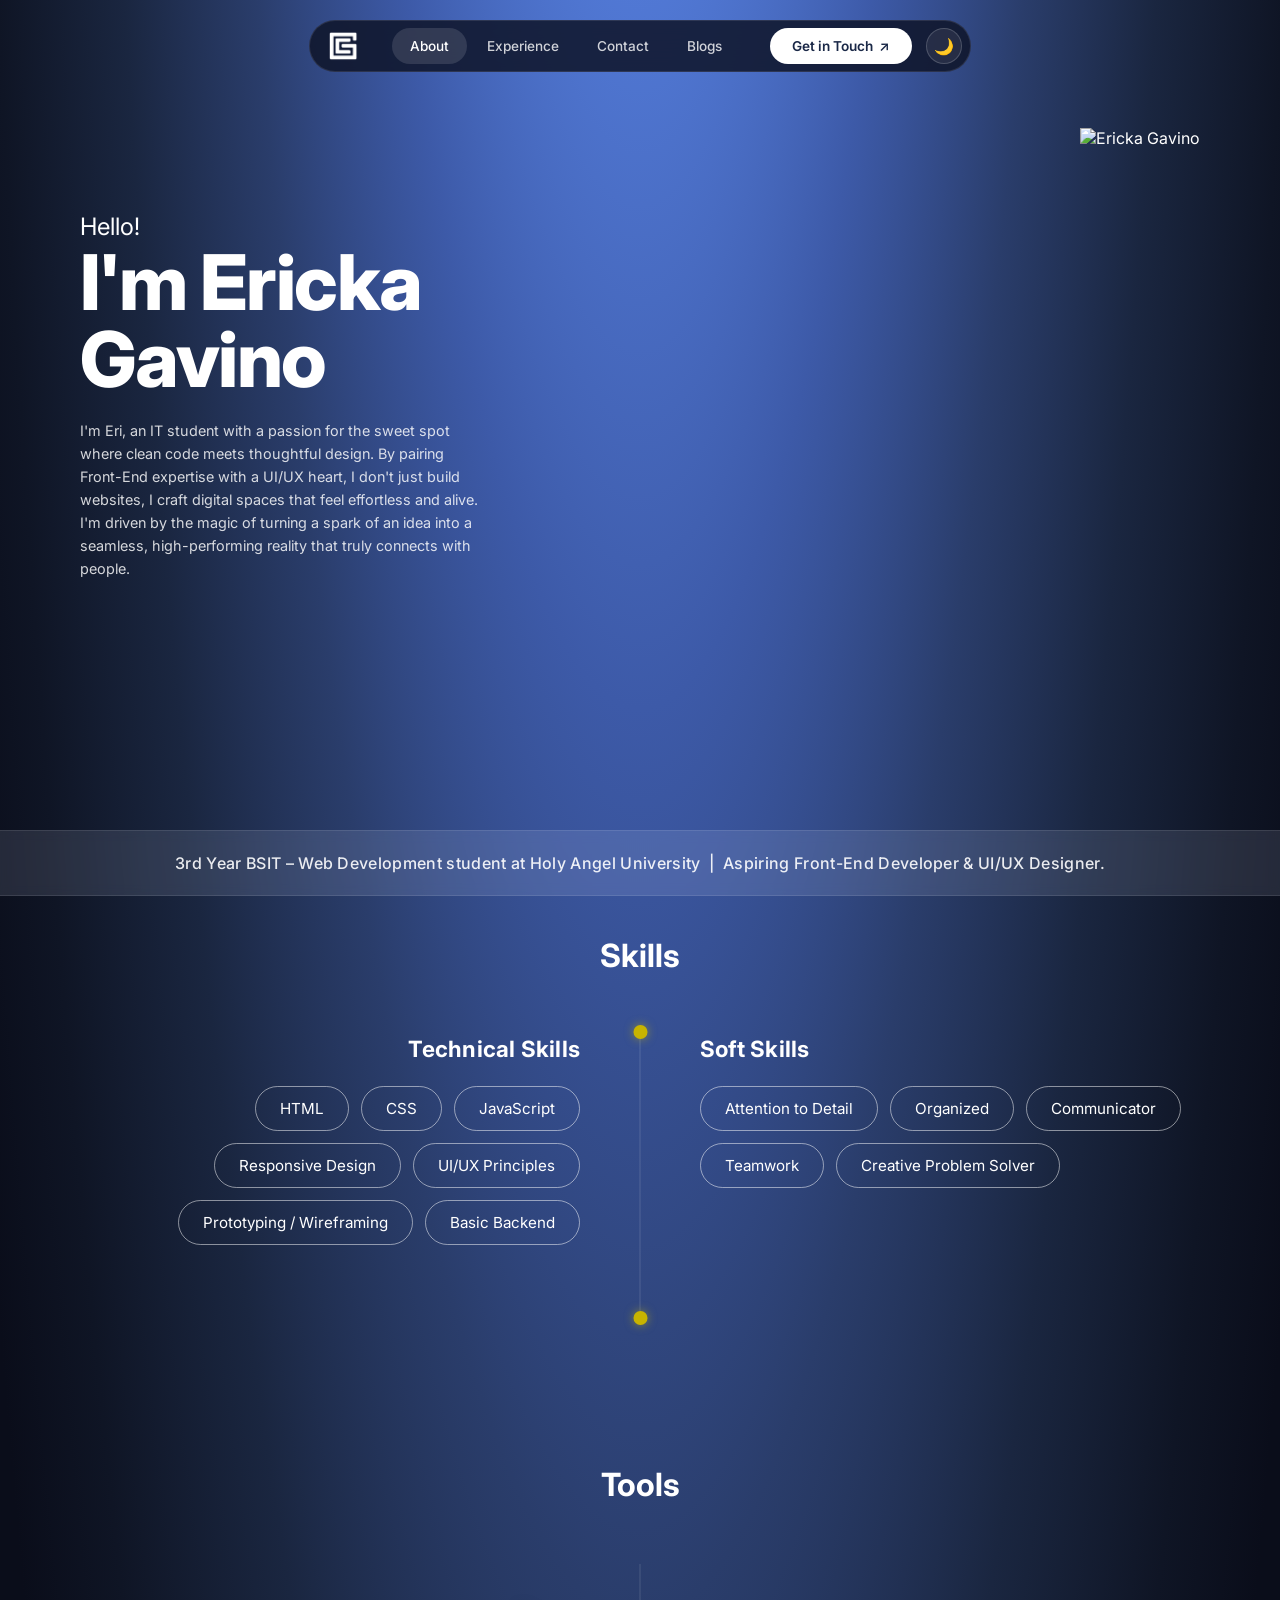
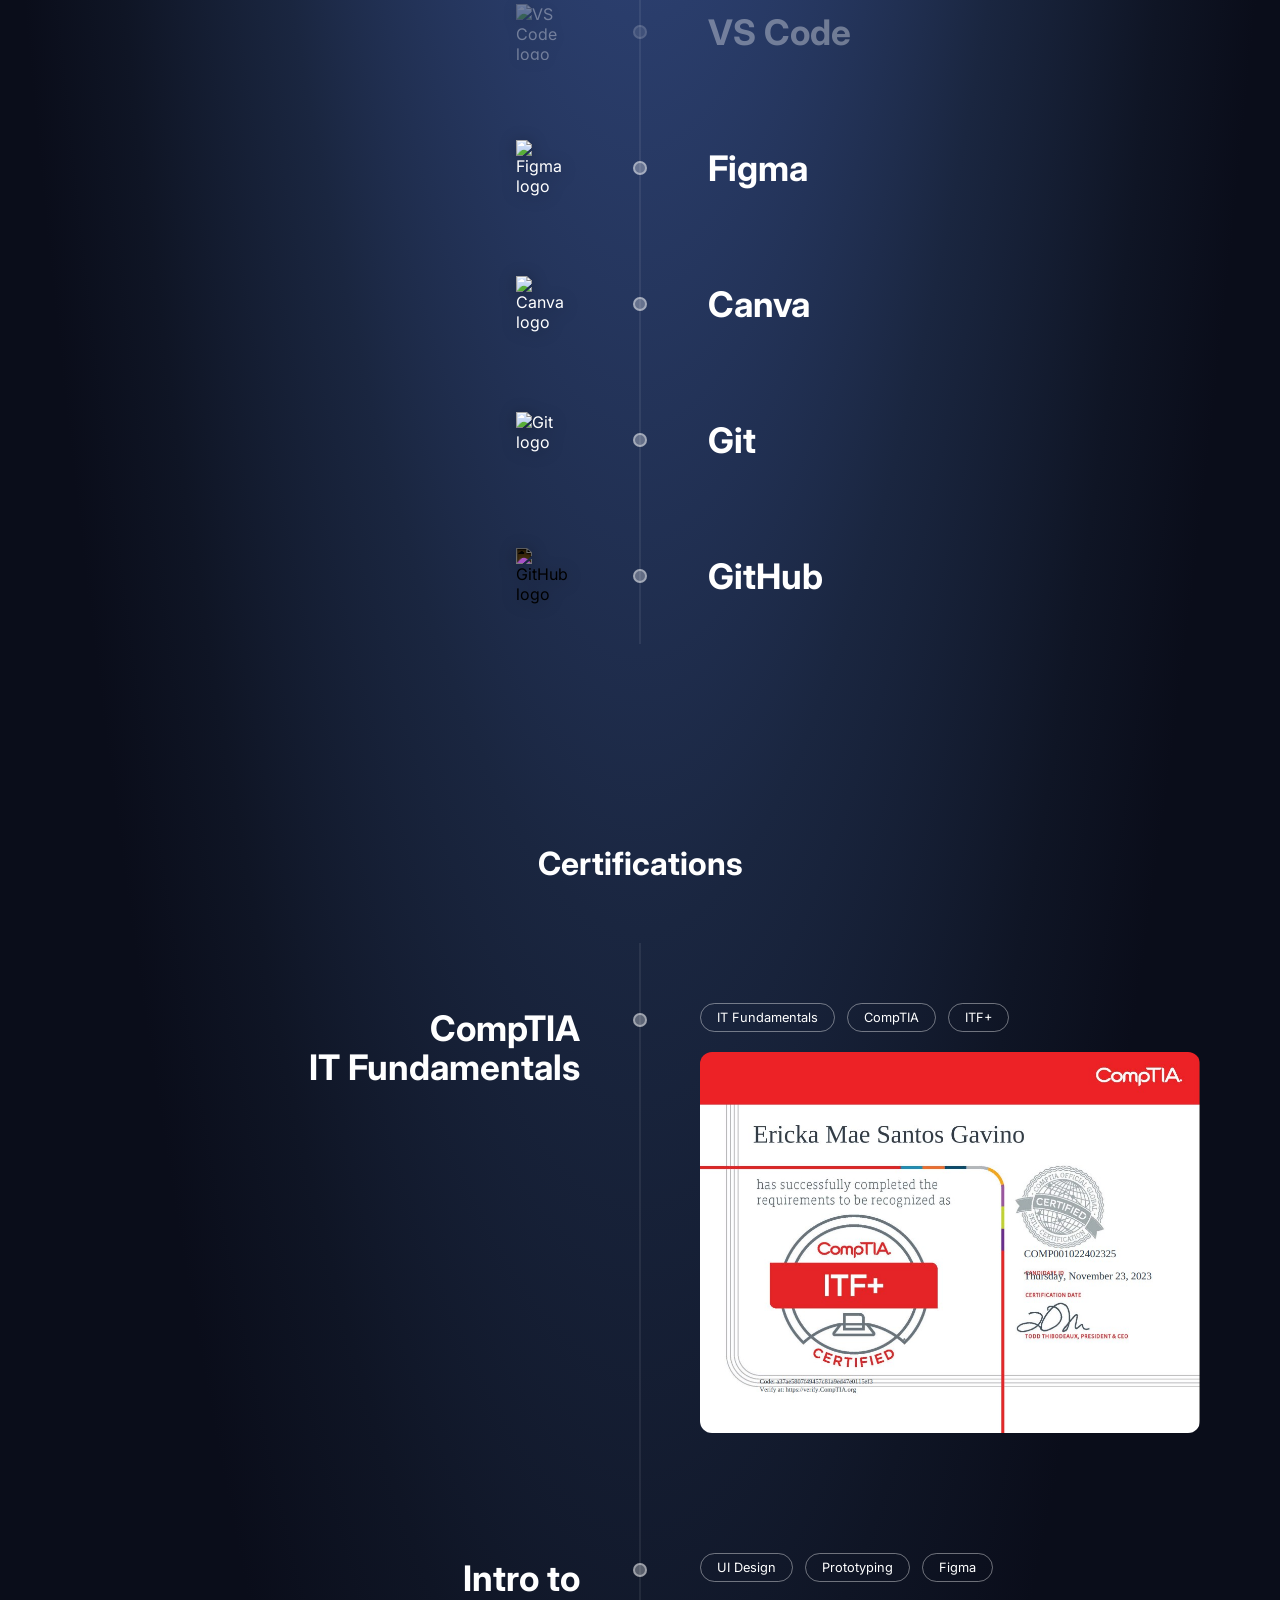
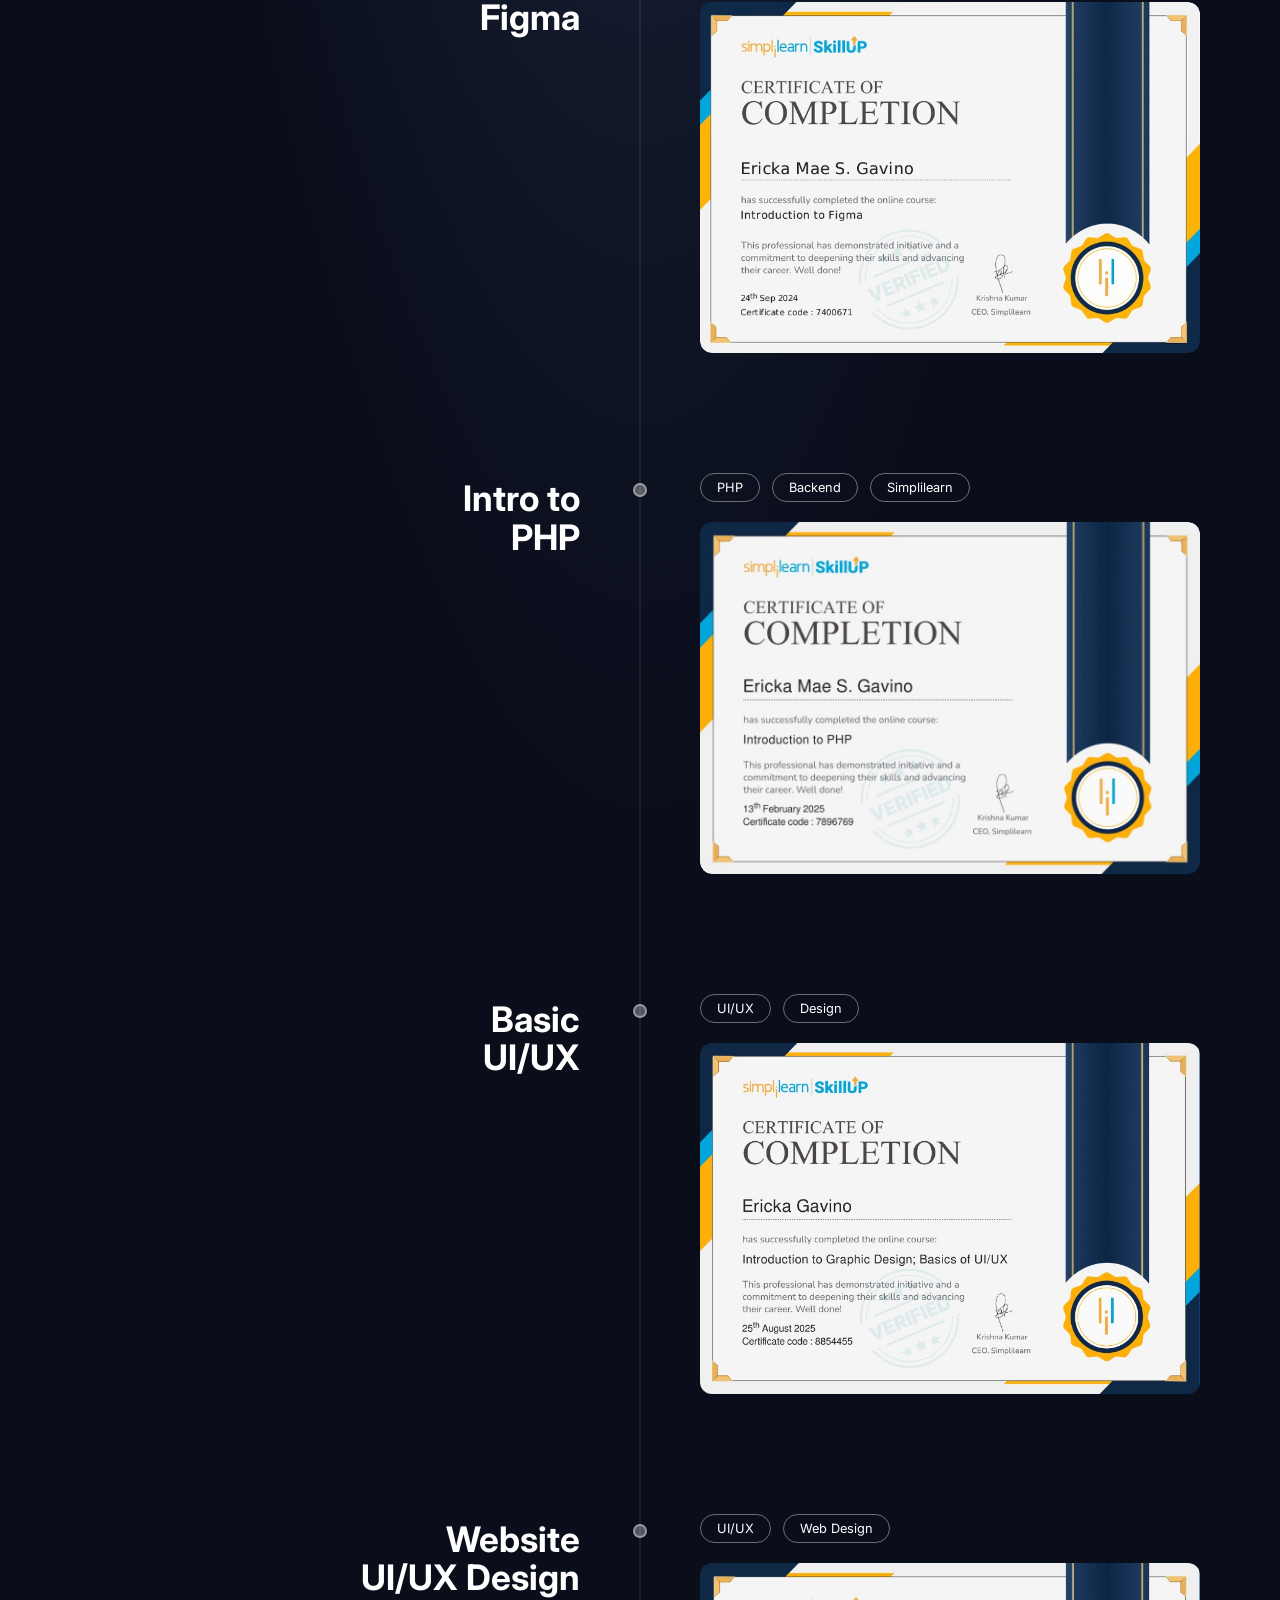
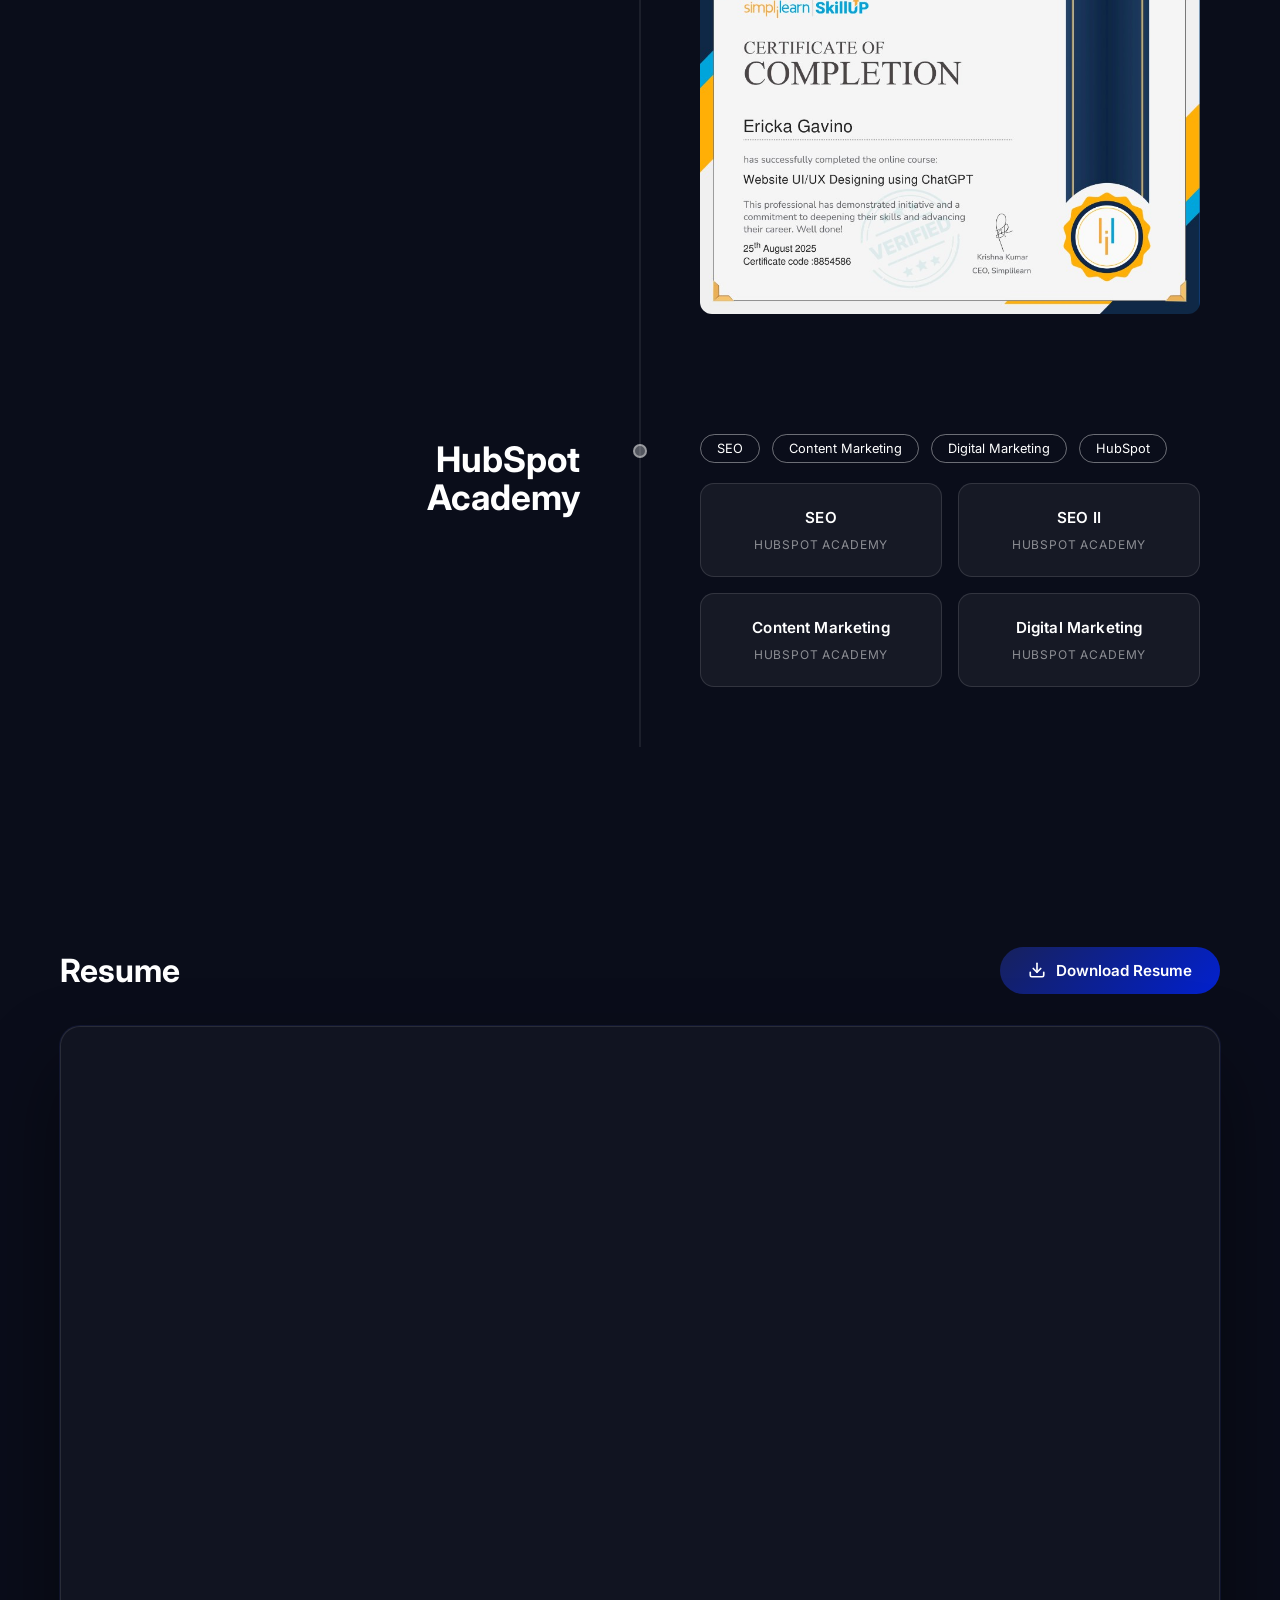
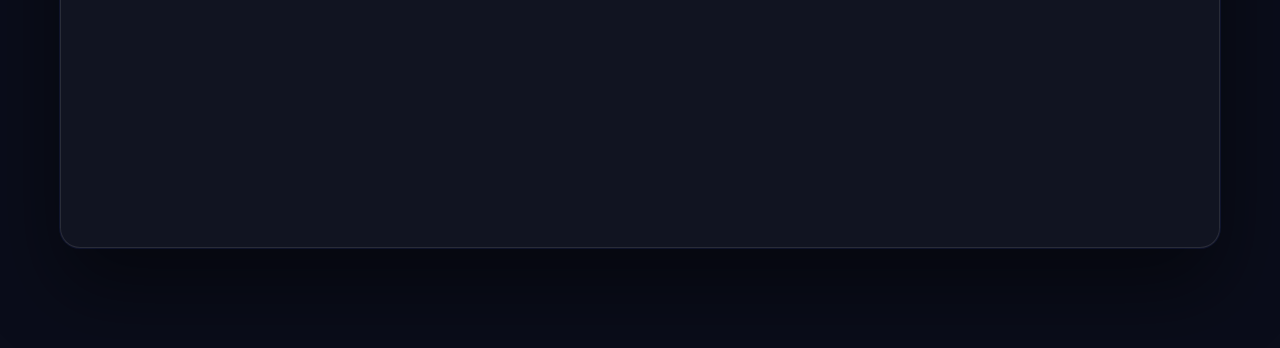
==== commit 815e4c46: "About page hero: two-column layout with text left, portrait right" ====
--- a/about.html
+++ b/about.html
@@ -45,7 +45,14 @@
     <!-- About Section -->
     <section class="about-section" aria-label="About Ericka Gavino">
 
-        <!-- Center Portrait -->
+        <!-- Left: Text -->
+        <div class="about-hero-left">
+            <p class="about-hello">Hello!</p>
+            <h1 class="about-name">I'm Ericka Gavino</h1>
+            <p class="about-bio">I'm Eri, an IT student with a passion for the sweet spot where clean code meets thoughtful design. By pairing Front-End expertise with a UI/UX heart, I don't just build websites, I craft digital spaces that feel effortless and alive. I'm driven by the magic of turning a spark of an idea into a seamless, high-performing reality that truly connects with people.</p>
+        </div>
+
+        <!-- Right: Portrait -->
         <div class="about-portrait">
             <img src="IMG/ERICKA-GAVINO-PORTRAIT.png" alt="Ericka Gavino">
         </div>
--- a/style.css
+++ b/style.css
@@ -473,16 +473,50 @@
 
 /* ── About Page ── */
 .about-section {
-    display: flex;
-    justify-content: center;
+    display: grid;
+    grid-template-columns: 1fr 1fr;
     align-items: flex-end;
     height: calc(100vh - 70px);
-    padding: 80px 0 0;
+    max-width: 1400px;
+    margin: 0 auto;
+    padding: 0 80px;
+}
+
+.about-hero-left {
+    align-self: center;
+    padding-right: 40px;
+    padding-bottom: 40px;
+}
+
+.about-hello {
+    font-size: 1.5rem;
+    font-weight: 400;
+    margin: 0 0 2px;
+    color: white;
+    line-height: 1.4;
+}
+
+.about-name {
+    font-size: 4.8rem;
+    font-weight: 800;
+    line-height: 1.0;
+    margin: 0 0 20px;
+    color: white;
+    letter-spacing: -0.02em;
+}
+
+.about-bio {
+    font-size: 0.9rem;
+    line-height: 1.6;
+    max-width: 400px;
+    color: rgba(255,255,255,0.82);
+    font-weight: 400;
+    margin: 0;
 }
 
 .about-portrait {
     display: flex;
-    justify-content: center;
+    justify-content: flex-end;
     align-items: flex-end;
     align-self: flex-end;
     height: 100%;
@@ -506,6 +540,41 @@
     align-self: center;
     text-align: left;
     padding-left: 60px;
+}
+
+/* About section responsive */
+@media (max-width: 768px) {
+    .about-section {
+        grid-template-columns: 1fr;
+        height: auto;
+        padding: 60px 30px 0;
+        gap: 40px;
+    }
+
+    .about-hero-left {
+        padding-right: 0;
+        padding-bottom: 0;
+        order: 2;
+        text-align: center;
+    }
+
+    .about-bio {
+        max-width: 100%;
+        margin: 0 auto;
+    }
+
+    .about-name {
+        font-size: 3rem;
+    }
+
+    .about-portrait {
+        order: 1;
+        justify-content: center;
+    }
+
+    .about-portrait img {
+        height: 50vh;
+    }
 }
 
 /* ── Separator ── */
@@ -2300,7 +2369,9 @@
     color: rgba(10, 13, 26, 0.55);
 }
 
-.light-mode .hero-title {
+.light-mode .hero-title,
+.light-mode .description-default,
+.light-mode .description-hover {
     color: #0a0d1a;
 }
 
@@ -2325,10 +2396,17 @@
     border-color: rgba(10, 13, 26, 0.15);
 }
 
-.light-mode .tools-item:not(.left) .tools-right,
-.light-mode .tools-item.left .tools-left {
-    background: rgba(255, 255, 255, 0.6);
-    border-color: rgba(10, 13, 26, 0.08);
+/* About hero */
+.light-mode .about-hello {
+    color: #0a0d1a;
+}
+
+.light-mode .about-name {
+    color: #0a0d1a;
+}
+
+.light-mode .about-bio {
+    color: rgba(10, 13, 26, 0.75);
 }
 
 /* About page */
@@ -2360,17 +2438,61 @@
     color: #3d5aa8;
 }
 
+/* Skills */
+.light-mode .skill-tag {
+    color: #0a0d1a;
+    border-color: rgba(10, 13, 26, 0.3);
+}
+
+.light-mode .skill-tag:hover {
+    background: rgba(74, 95, 217, 0.1);
+    border-color: #3d5aa8;
+}
+
+/* Timeline */
+.light-mode .timeline-heading {
+    color: #0a0d1a;
+}
+
+.light-mode .timeline-line {
+    background: rgba(10, 13, 26, 0.15);
+}
+
+.light-mode .timeline-dot {
+    background: rgba(10, 13, 26, 0.2);
+    border-color: rgba(10, 13, 26, 0.3);
+}
+
+.light-mode .timeline-title {
+    color: #0a0d1a;
+}
+
+.light-mode .timeline-desc {
+    color: rgba(10, 13, 26, 0.75);
+}
+
+.light-mode .timeline-role-label {
+    color: rgba(10, 13, 26, 0.5);
+}
+
+/* HubSpot badges */
+.light-mode .hubspot-badge {
+    background: rgba(255, 255, 255, 0.7);
+    border-color: rgba(10, 13, 26, 0.12);
+    color: #0a0d1a;
+}
+
+.light-mode .hubspot-badge-name {
+    color: #0a0d1a;
+}
+
 /* Projects / carousel */
-.light-mode .acc-card {
-    border-color: rgba(10, 13, 26, 0.12);
-}
-
 .light-mode .acc-label {
-    color: rgba(10, 13, 26, 0.75);
+    color: rgba(255, 255, 255, 0.9);
 }
 
 .light-mode .acc-icon {
-    color: rgba(10, 13, 26, 0.5);
+    color: rgba(255, 255, 255, 0.9);
 }
 
 /* Why Hire Me */
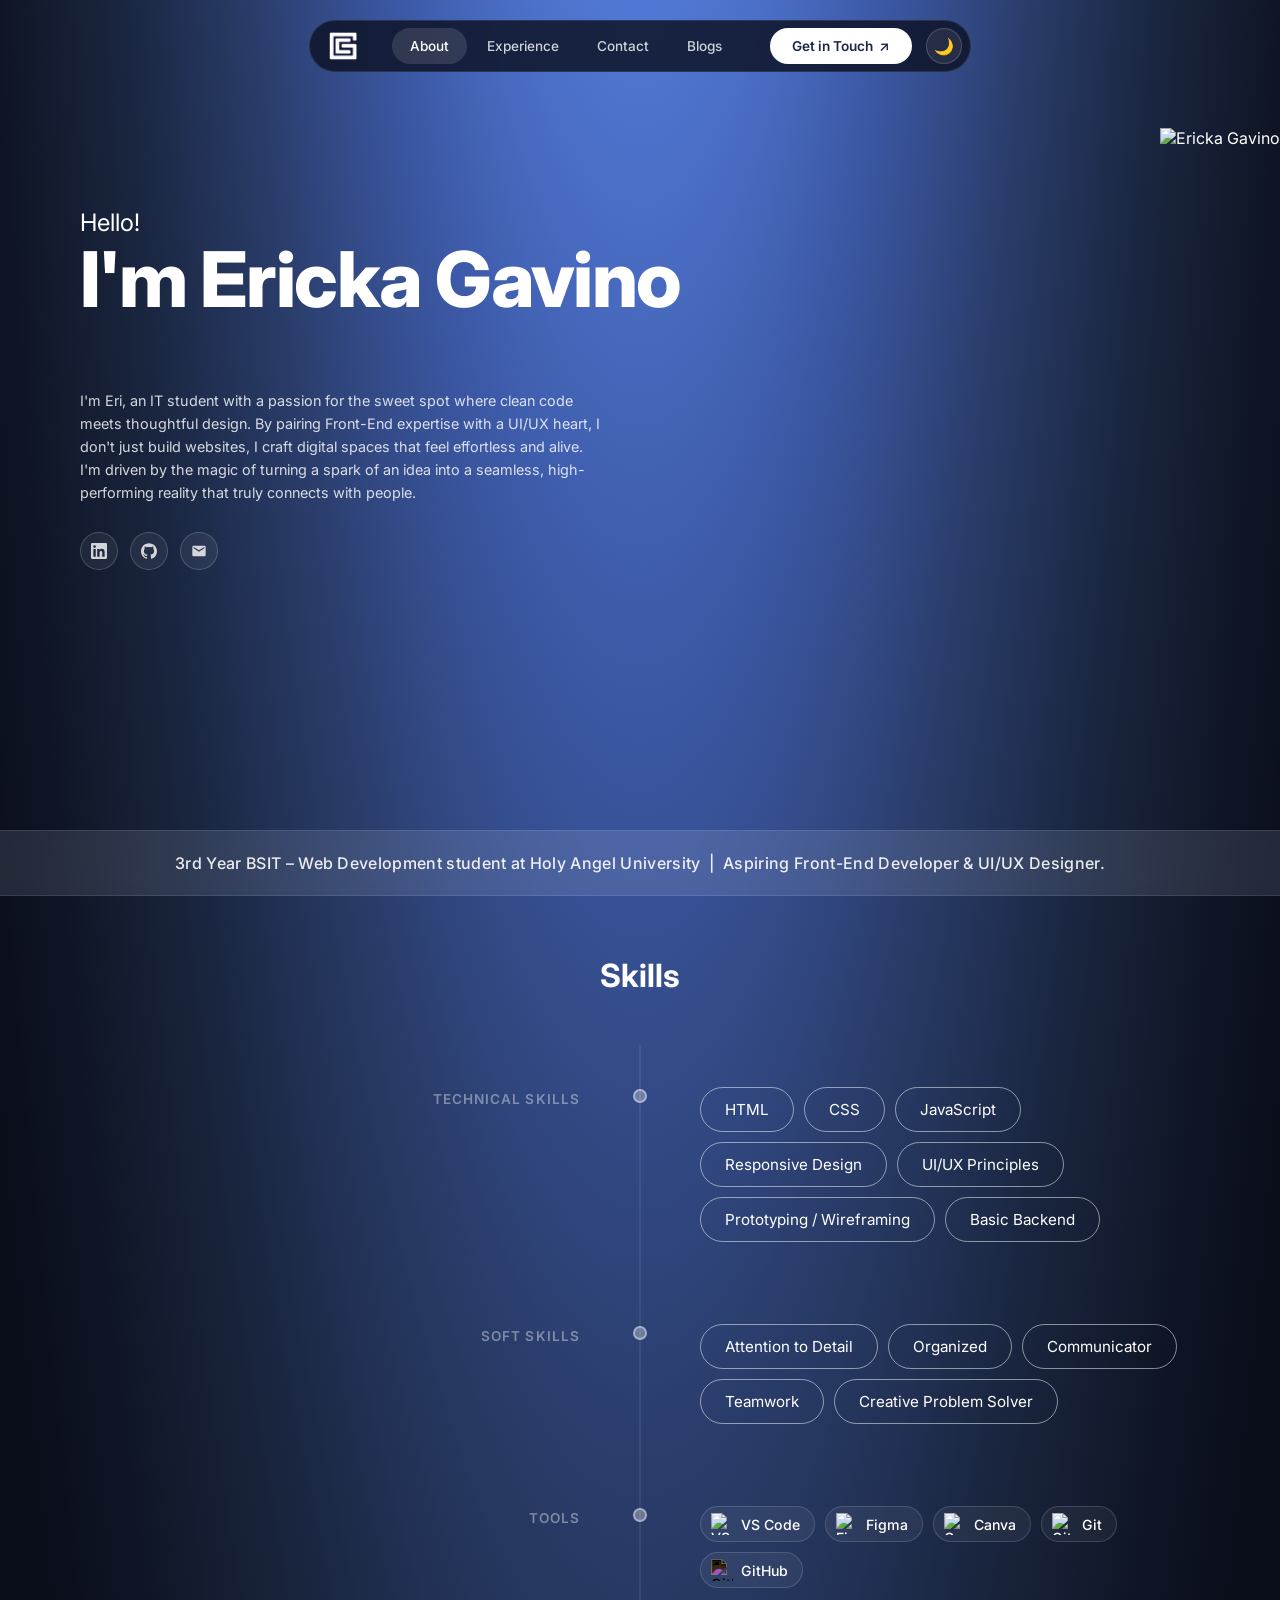
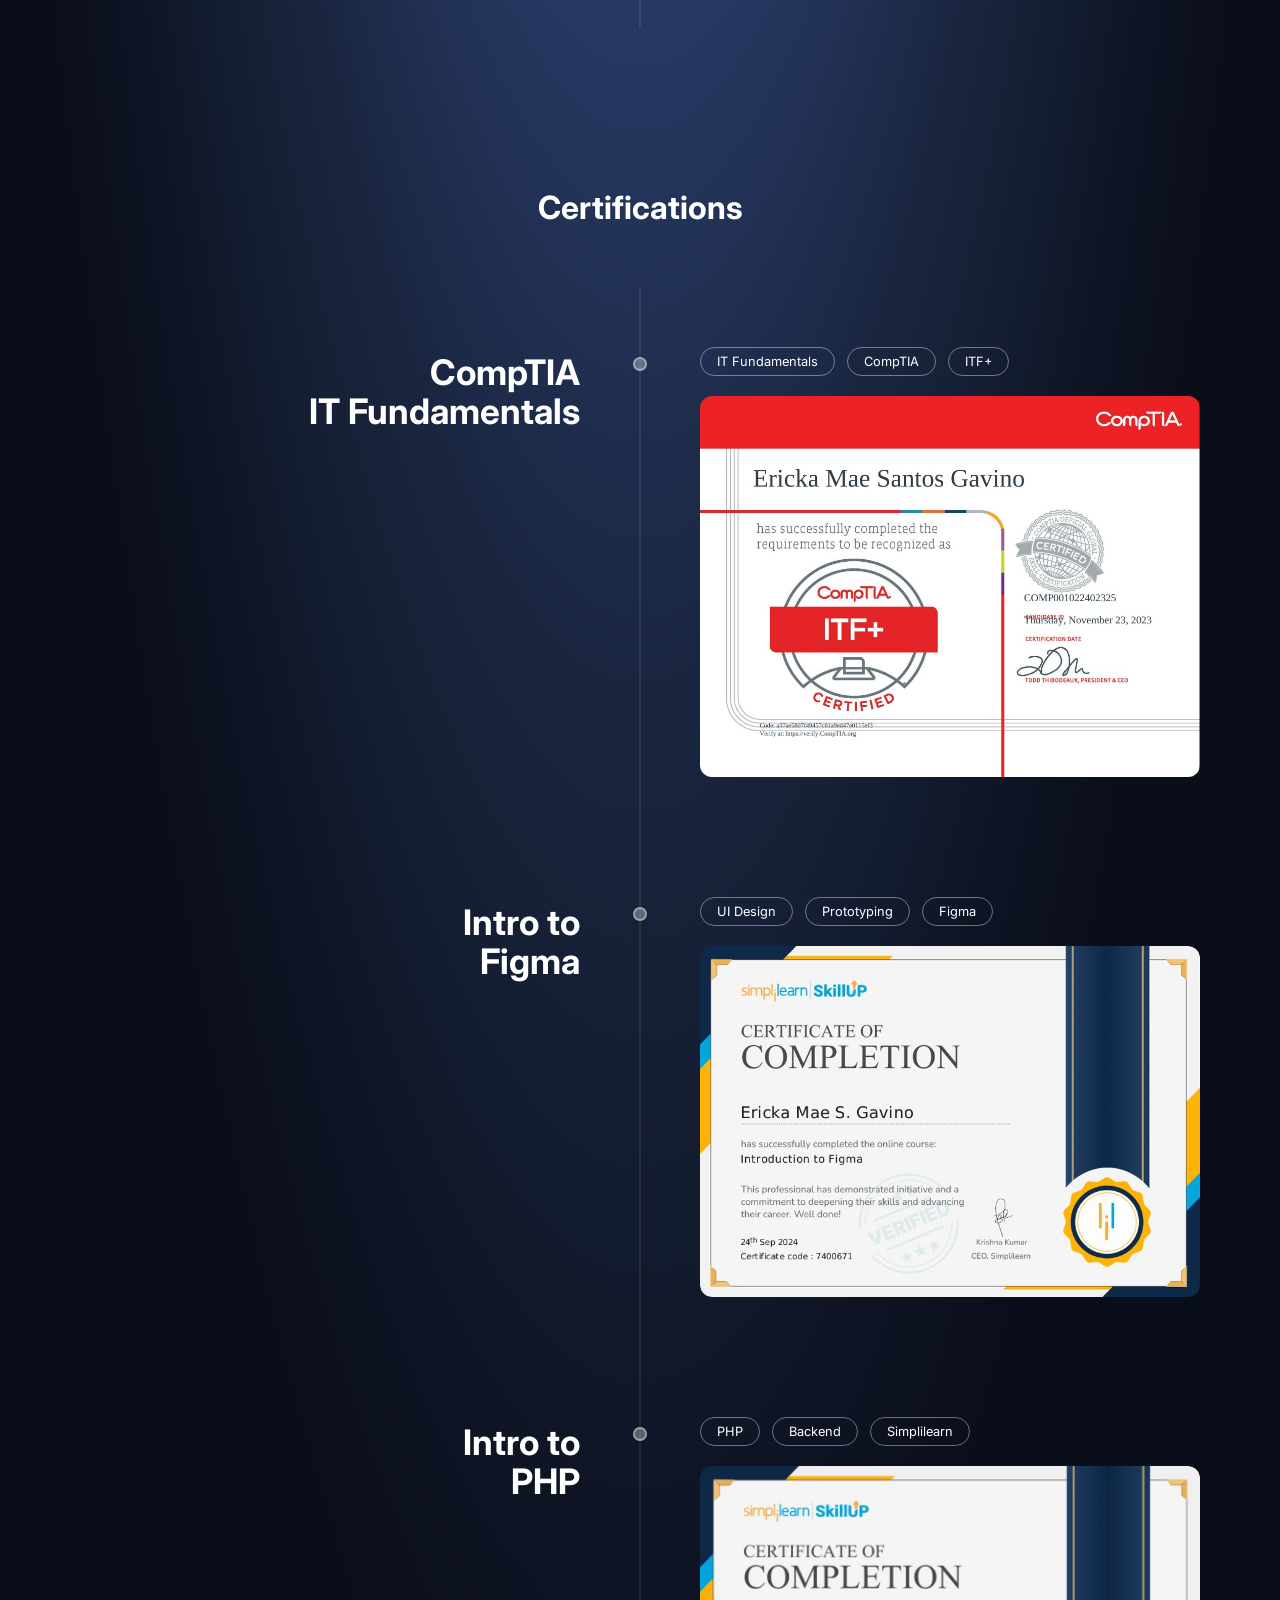
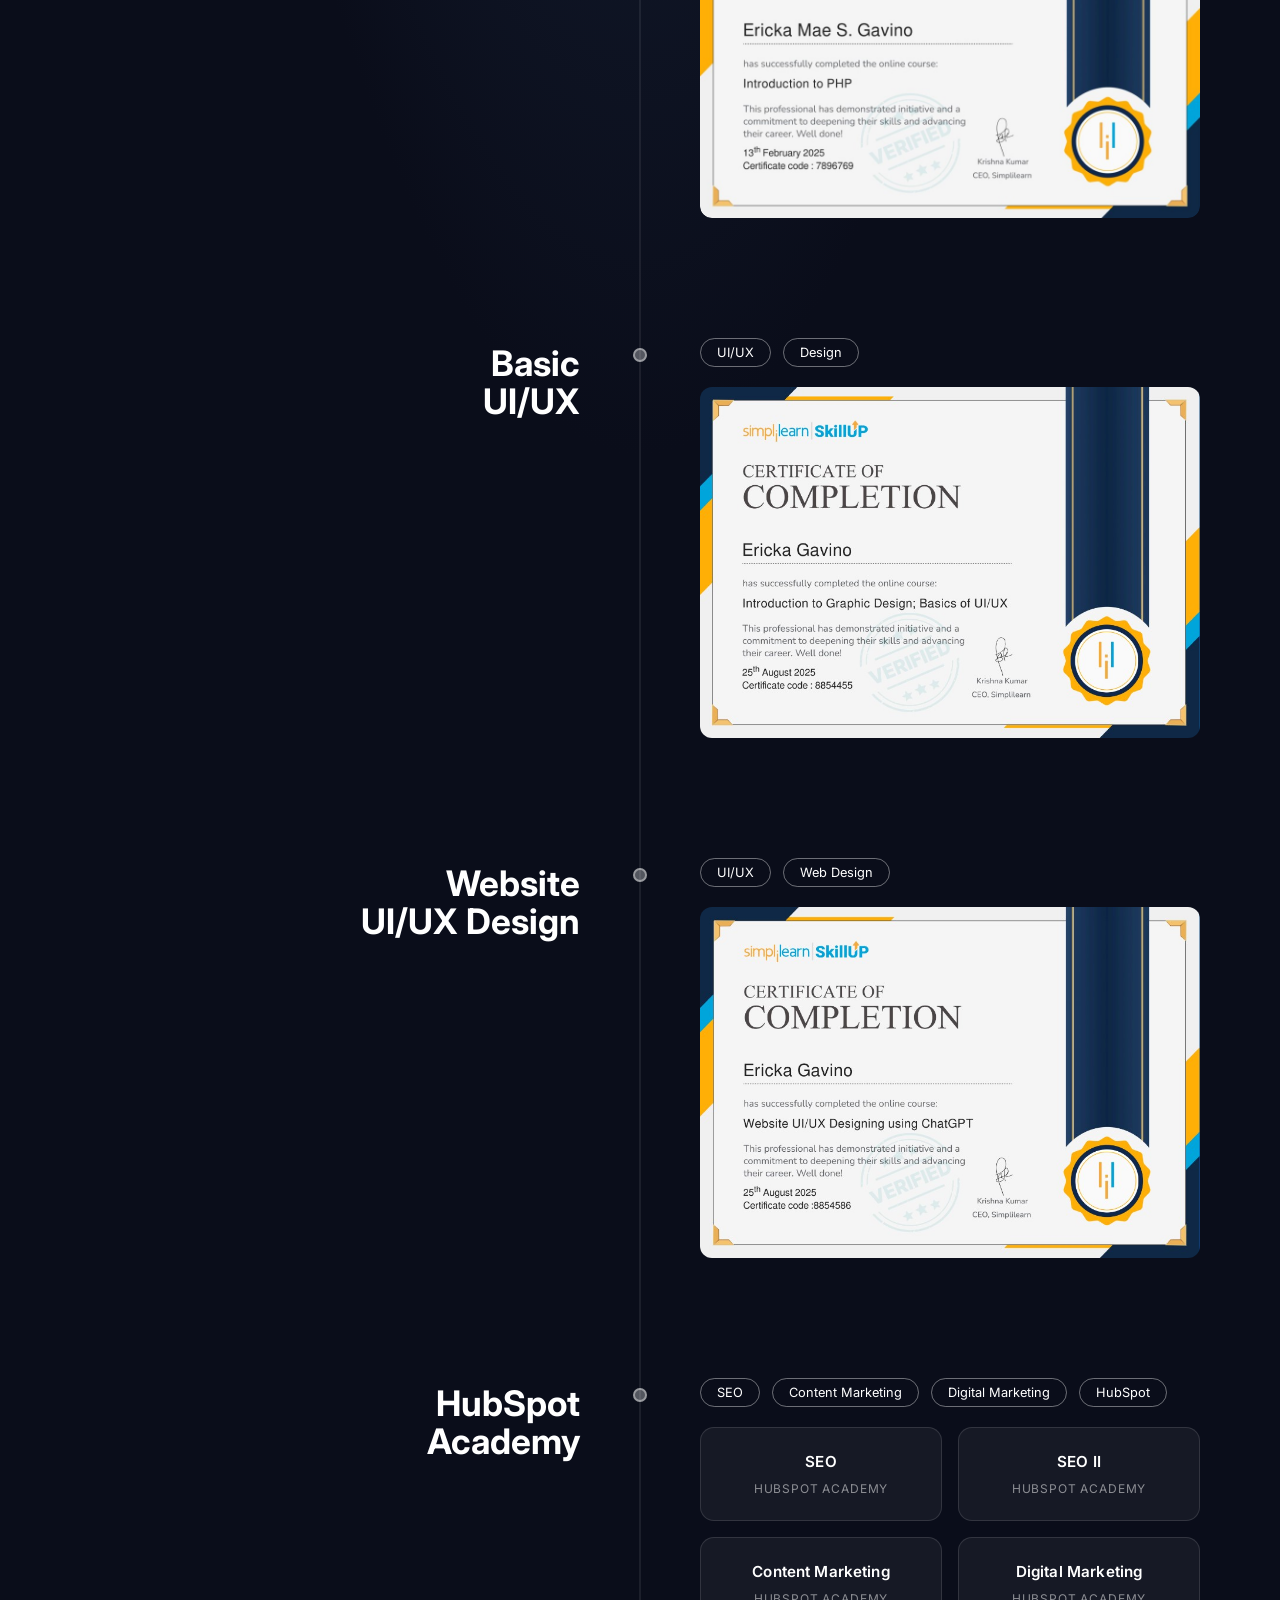
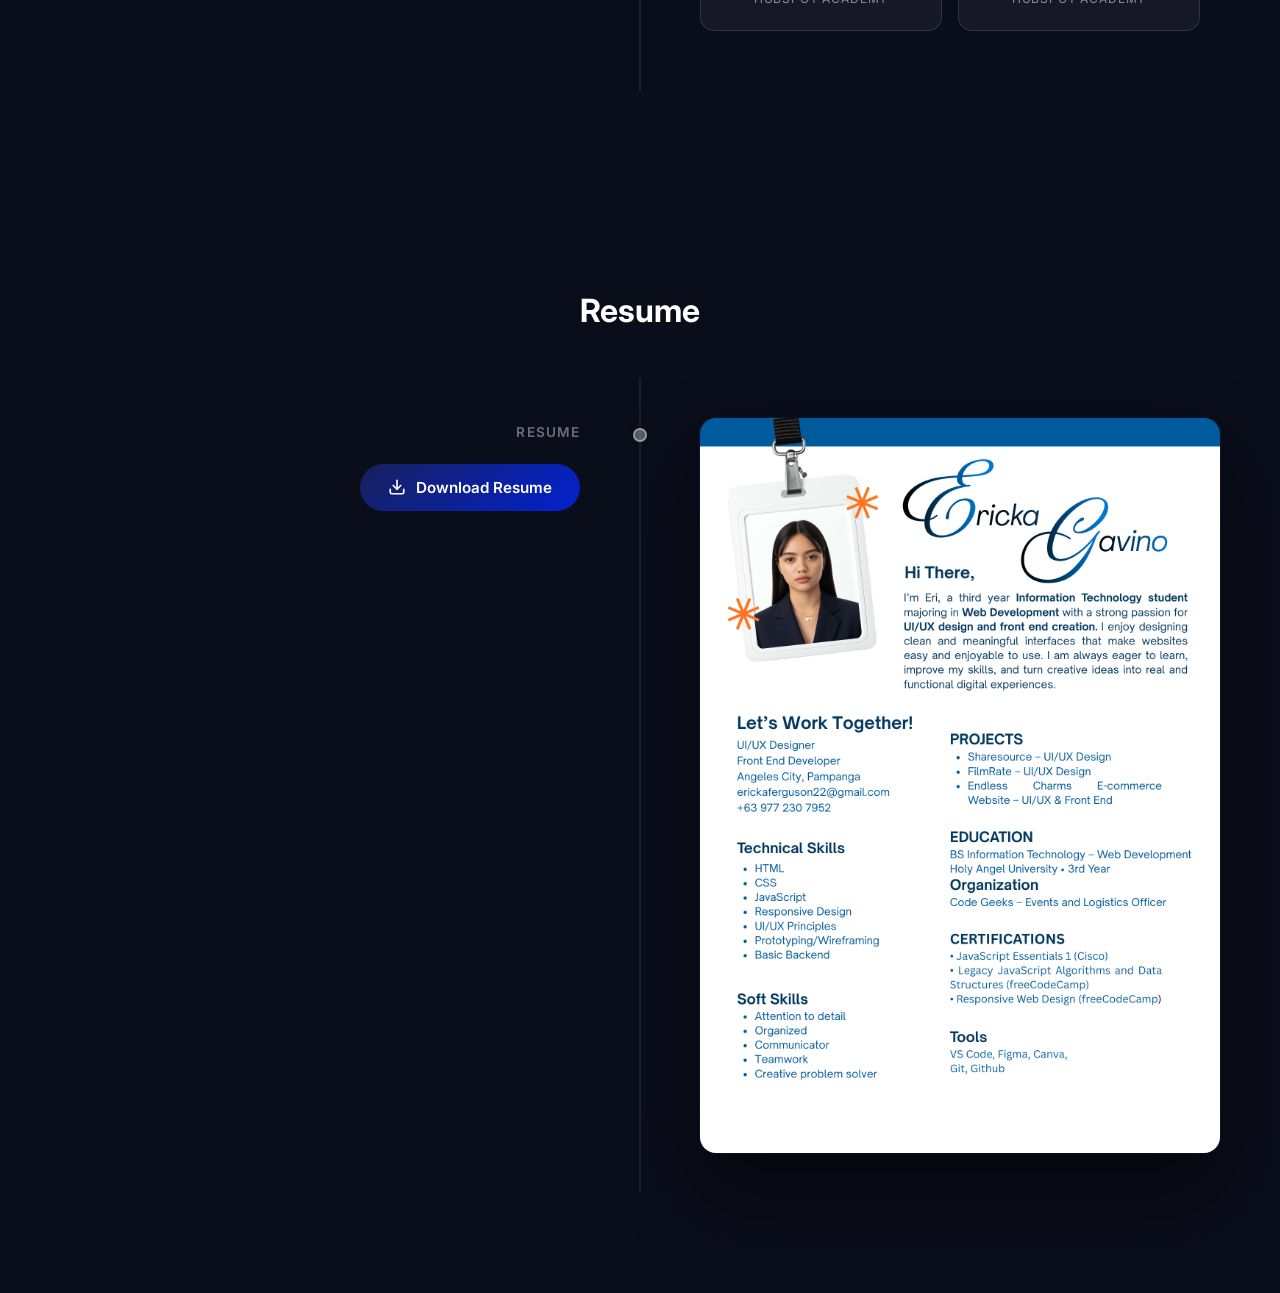
==== commit a6b376be: "Fix netlify.toml: no build command, publish from root; add scroll animations, light mode logo swap, " ====
--- a/about.html
+++ b/about.html
@@ -25,11 +25,12 @@
         <nav class="top-nav" aria-label="Main navigation">
             <div class="nav-container">
                 <a href="contact.html" class="logo" aria-label="Ericka Gavino – go to contact page">
-                    <img src="IMG/ERICKA-GAVINO-PERSONAL-LOGO.png" alt="Ericka Gavino personal logo" class="logo-image">
+                    <img src="IMG/ERICKA-GAVINO-PERSONAL-LOGO.png" alt="Ericka Gavino personal logo" class="logo-image logo-dark">
+                    <img src="IMG/EG-LOGO-BLUE.png" alt="Ericka Gavino personal logo" class="logo-image logo-light">
                 </a>
                 <ul class="nav-links">
                     <li><a href="about.html" aria-current="page">About</a></li>
-                    <li><a href="index.html#projects">Experience</a></li>
+                    <li><a href="index.html">Experience</a></li>
                     <li><a href="contact.html">Contact</a></li>
                     <li><a href="blog.html">Blogs</a></li>
                 </ul>
@@ -50,6 +51,17 @@
             <p class="about-hello">Hello!</p>
             <h1 class="about-name">I'm Ericka Gavino</h1>
             <p class="about-bio">I'm Eri, an IT student with a passion for the sweet spot where clean code meets thoughtful design. By pairing Front-End expertise with a UI/UX heart, I don't just build websites, I craft digital spaces that feel effortless and alive. I'm driven by the magic of turning a spark of an idea into a seamless, high-performing reality that truly connects with people.</p>
+            <div class="about-socials">
+                <a href="https://www.linkedin.com/in/ericka-gavino-813b1a25b" target="_blank" rel="noopener noreferrer" class="contact-social-icon" aria-label="LinkedIn">
+                    <svg xmlns="http://www.w3.org/2000/svg" viewBox="0 0 24 24" fill="currentColor" aria-hidden="true"><path d="M20.447 20.452h-3.554v-5.569c0-1.328-.027-3.037-1.852-3.037-1.853 0-2.136 1.445-2.136 2.939v5.667H9.351V9h3.414v1.561h.046c.477-.9 1.637-1.85 3.37-1.85 3.601 0 4.267 2.37 4.267 5.455v6.286zM5.337 7.433a2.062 2.062 0 0 1-2.063-2.065 2.064 2.064 0 1 1 2.063 2.065zm1.782 13.019H3.555V9h3.564v11.452zM22.225 0H1.771C.792 0 0 .774 0 1.729v20.542C0 23.227.792 24 1.771 24h20.451C23.2 24 24 23.227 24 22.271V1.729C24 .774 23.2 0 22.222 0h.003z"/></svg>
+                </a>
+                <a href="https://github.com/jensfenty" target="_blank" rel="noopener noreferrer" class="contact-social-icon" aria-label="GitHub">
+                    <svg xmlns="http://www.w3.org/2000/svg" viewBox="0 0 24 24" fill="currentColor" aria-hidden="true"><path d="M12 .297c-6.63 0-12 5.373-12 12 0 5.303 3.438 9.8 8.205 11.385.6.113.82-.258.82-.577 0-.285-.01-1.04-.015-2.04-3.338.724-4.042-1.61-4.042-1.61C4.422 18.07 3.633 17.7 3.633 17.7c-1.087-.744.084-.729.084-.729 1.205.084 1.838 1.236 1.838 1.236 1.07 1.835 2.809 1.305 3.495.998.108-.776.417-1.305.76-1.605-2.665-.3-5.466-1.332-5.466-5.93 0-1.31.465-2.38 1.235-3.22-.135-.303-.54-1.523.105-3.176 0 0 1.005-.322 3.3 1.23.96-.267 1.98-.399 3-.405 1.02.006 2.04.138 3 .405 2.28-1.552 3.285-1.23 3.285-1.23.645 1.653.24 2.873.12 3.176.765.84 1.23 1.91 1.23 3.22 0 4.61-2.805 5.625-5.475 5.92.42.36.81 1.096.81 2.22 0 1.606-.015 2.896-.015 3.286 0 .315.21.69.825.57C20.565 22.092 24 17.592 24 12.297c0-6.627-5.373-12-12-12"/></svg>
+                </a>
+                <a href="https://mail.google.com/mail/?view=cm&to=erickaferguson22@gmail.com&su=Hello%20Ericka%20Mae%20Gavino" target="_blank" rel="noopener noreferrer" class="contact-social-icon" aria-label="Email">
+                    <svg xmlns="http://www.w3.org/2000/svg" viewBox="0 0 24 24" fill="currentColor" aria-hidden="true"><path d="M20 4H4c-1.1 0-2 .9-2 2v12c0 1.1.9 2 2 2h16c1.1 0 2-.9 2-2V6c0-1.1-.9-2-2-2zm0 4-8 5-8-5V6l8 5 8-5v2z"/></svg>
+                </a>
+            </div>
         </div>
 
         <!-- Right: Portrait -->
@@ -68,18 +80,18 @@
     <section class="skills-section" aria-labelledby="skills-heading">
         <h2 class="skills-title" id="skills-heading">Skills</h2>
 
-        <div class="skills-split">
-            <!-- Absolute center line (same as timeline) -->
-            <div class="skills-line">
+        <div class="skills-table" id="skillsTable">
+
+            <!-- Animated vertical line -->
+            <div class="skills-line-track">
                 <div class="skills-line-fill" id="skillsLineFill"></div>
-                <div class="skill-dot top-dot" id="topDot"></div>
-                <div class="skill-dot bottom-dot" id="bottomDot"></div>
-            </div>
-
-            <!-- Technical Skills - Left (col 1) -->
-            <div class="skills-col skills-col-left" id="techSkills">
-                <h3 class="skills-col-title">Technical Skills</h3>
-                <div class="skills-tags">
+            </div>
+
+            <!-- Technical Skills -->
+            <div class="skills-row" data-index="0">
+                <div class="skills-row-label">Technical Skills</div>
+                <div class="skills-row-dot" id="skillsDot0"></div>
+                <div class="skills-row-content">
                     <span class="skill-tag">HTML</span>
                     <span class="skill-tag">CSS</span>
                     <span class="skill-tag">JavaScript</span>
@@ -90,13 +102,11 @@
                 </div>
             </div>
 
-            <!-- Spacer for center col (col 2) -->
-            <div></div>
-
-            <!-- Soft Skills - Right (col 3) -->
-            <div class="skills-col skills-col-right" id="softSkills">
-                <h3 class="skills-col-title">Soft Skills</h3>
-                <div class="skills-tags">
+            <!-- Soft Skills -->
+            <div class="skills-row" data-index="1">
+                <div class="skills-row-label">Soft Skills</div>
+                <div class="skills-row-dot" id="skillsDot1"></div>
+                <div class="skills-row-content">
                     <span class="skill-tag">Attention to Detail</span>
                     <span class="skill-tag">Organized</span>
                     <span class="skill-tag">Communicator</span>
@@ -104,73 +114,35 @@
                     <span class="skill-tag">Creative Problem Solver</span>
                 </div>
             </div>
-        </div>
-    </section>
-
-    <!-- Tools Section -->
-    <section class="tools-section" aria-labelledby="tools-heading">
-        <h2 class="tools-title" id="tools-heading">Tools</h2>
-
-        <div class="tools-wrapper">
-            <!-- Center Line -->
-            <div class="tools-line">
-                <div class="tools-progress" id="toolsProgress"></div>
-            </div>
-
-            <!-- VS Code -->
-            <div class="tools-item" data-index="0">
-                <div class="tools-left">
-                    <img src="https://cdn.jsdelivr.net/gh/devicons/devicon@latest/icons/vscode/vscode-original.svg" alt="VS Code logo" class="tool-logo">
-                </div>
-                <div class="tools-dot"></div>
-                <div class="tools-right">
-                    <h3 class="tool-name">VS Code</h3>
-                </div>
-            </div>
-
-            <!-- Figma -->
-            <div class="tools-item" data-index="1">
-                <div class="tools-left">
-                    <img src="https://cdn.jsdelivr.net/gh/devicons/devicon@latest/icons/figma/figma-original.svg" alt="Figma logo" class="tool-logo">
-                </div>
-                <div class="tools-dot"></div>
-                <div class="tools-right">
-                    <h3 class="tool-name">Figma</h3>
-                </div>
-            </div>
-
-            <!-- Canva -->
-            <div class="tools-item" data-index="2">
-                <div class="tools-left">
-                    <img src="https://cdn.jsdelivr.net/gh/devicons/devicon@latest/icons/canva/canva-original.svg" alt="Canva logo" class="tool-logo">
-                </div>
-                <div class="tools-dot"></div>
-                <div class="tools-right">
-                    <h3 class="tool-name">Canva</h3>
-                </div>
-            </div>
-
-            <!-- Git -->
-            <div class="tools-item" data-index="3">
-                <div class="tools-left">
-                    <img src="https://cdn.jsdelivr.net/gh/devicons/devicon@latest/icons/git/git-original.svg" alt="Git logo" class="tool-logo">
-                </div>
-                <div class="tools-dot"></div>
-                <div class="tools-right">
-                    <h3 class="tool-name">Git</h3>
-                </div>
-            </div>
-
-            <!-- GitHub -->
-            <div class="tools-item" data-index="4">
-                <div class="tools-left">
-                    <img src="https://cdn.jsdelivr.net/gh/devicons/devicon@latest/icons/github/github-original.svg" alt="GitHub logo" class="tool-logo tool-logo-invert">
-                </div>
-                <div class="tools-dot"></div>
-                <div class="tools-right">
-                    <h3 class="tool-name">GitHub</h3>
-                </div>
-            </div>
+
+            <!-- Tools -->
+            <div class="skills-row" data-index="2">
+                <div class="skills-row-label">Tools</div>
+                <div class="skills-row-dot" id="skillsDot2"></div>
+                <div class="skills-row-content skills-row-tools">
+                    <div class="tool-pill">
+                        <img src="https://cdn.jsdelivr.net/gh/devicons/devicon@latest/icons/vscode/vscode-original.svg" alt="VS Code" class="tool-pill-logo">
+                        <span>VS Code</span>
+                    </div>
+                    <div class="tool-pill">
+                        <img src="https://cdn.jsdelivr.net/gh/devicons/devicon@latest/icons/figma/figma-original.svg" alt="Figma" class="tool-pill-logo">
+                        <span>Figma</span>
+                    </div>
+                    <div class="tool-pill">
+                        <img src="https://cdn.jsdelivr.net/gh/devicons/devicon@latest/icons/canva/canva-original.svg" alt="Canva" class="tool-pill-logo">
+                        <span>Canva</span>
+                    </div>
+                    <div class="tool-pill">
+                        <img src="https://cdn.jsdelivr.net/gh/devicons/devicon@latest/icons/git/git-original.svg" alt="Git" class="tool-pill-logo">
+                        <span>Git</span>
+                    </div>
+                    <div class="tool-pill">
+                        <img src="https://cdn.jsdelivr.net/gh/devicons/devicon@latest/icons/github/github-original.svg" alt="GitHub" class="tool-pill-logo tool-pill-logo-invert">
+                        <span>GitHub</span>
+                    </div>
+                </div>
+            </div>
+
         </div>
     </section>
 
@@ -309,24 +281,20 @@
         const items = document.querySelectorAll('.timeline-item');
         const section = document.querySelector('.timeline-wrapper');
 
-        // Tools animation
-        const toolsProgress = document.getElementById('toolsProgress');
-        const toolsItems = document.querySelectorAll('.tools-item');
-        const toolsSection = document.querySelector('.tools-wrapper');
-
         // Skills animation
         const skillsFill = document.getElementById('skillsLineFill');
-        const topDot = document.getElementById('topDot');
-        const bottomDot = document.getElementById('bottomDot');
-        const techSkills = document.getElementById('techSkills');
-        const softSkills = document.getElementById('softSkills');
-        const skillsWrapper = document.querySelector('.skills-split');
+        const skillsRows = document.querySelectorAll('.skills-row');
+        const skillsTable = document.getElementById('skillsTable');
+
+        // Resume animation — declared here, resolved after DOM is ready
+        let resumeFill, resumeRow, resumeDot, resumeWrap;
 
         function updateTimeline() {
+            const scrolled = window.scrollY + window.innerHeight * 0.5;
+
             // Timeline progress
             const sectionTop = section.getBoundingClientRect().top + window.scrollY;
             const sectionHeight = section.scrollHeight;
-            const scrolled = window.scrollY + window.innerHeight * 0.5;
             const raw = (scrolled - sectionTop) / sectionHeight;
             const pct = Math.min(Math.max(raw, 0), 1) * 100;
             progress.style.height = pct + '%';
@@ -343,92 +311,99 @@
                 }
             });
 
-            // Tools progress
-            const toolsTop = toolsSection.getBoundingClientRect().top + window.scrollY;
-            const toolsHeight = toolsSection.scrollHeight;
-            const toolsRaw = (scrolled - toolsTop) / toolsHeight;
-            const toolsPct = Math.min(Math.max(toolsRaw, 0), 1) * 100;
-            toolsProgress.style.height = toolsPct + '%';
-
-            toolsItems.forEach((item) => {
-                const dot = item.querySelector('.tools-dot');
-                const rect = item.getBoundingClientRect();
-                if (rect.top < window.innerHeight * 0.6) {
-                    item.classList.add('active');
-                    dot.classList.add('active');
-                } else {
-                    item.classList.remove('active');
-                    dot.classList.remove('active');
-                }
-            });
-
             // Skills line progress
-            const skillsTop = skillsWrapper.getBoundingClientRect().top + window.scrollY;
-            const skillsHeight = skillsWrapper.scrollHeight;
+            const skillsTop = skillsTable.getBoundingClientRect().top + window.scrollY;
+            const skillsHeight = skillsTable.scrollHeight;
             const skillsRaw = (scrolled - skillsTop) / skillsHeight;
             const skillsPct = Math.min(Math.max(skillsRaw, 0), 1) * 100;
             skillsFill.style.height = skillsPct + '%';
 
-            const skillsRect = skillsWrapper.getBoundingClientRect();
-            if (skillsRect.top < window.innerHeight * 0.7) {
-                topDot.classList.add('active');
-                techSkills.classList.add('active');
-                softSkills.classList.add('active');
-            }
-            if (skillsRect.bottom < window.innerHeight * 0.7) {
-                bottomDot.classList.add('active');
+            skillsRows.forEach((row) => {
+                const idx = row.getAttribute('data-index');
+                const dot = document.getElementById('skillsDot' + idx);
+                const rect = row.getBoundingClientRect();
+                if (rect.top < window.innerHeight * 0.65) {
+                    row.classList.add('active');
+                    if (dot) { dot.classList.add('active'); }
+                } else {
+                    row.classList.remove('active');
+                    if (dot) { dot.classList.remove('active'); }
+                }
+            });
+
+            // Resume line progress (use full viewport height so line reaches bottom)
+            const scrolledFull = window.scrollY + window.innerHeight;
+            const resumeTop = resumeWrap.getBoundingClientRect().top + window.scrollY;
+            const resumeHeight = resumeWrap.scrollHeight;
+            const resumeRaw = (scrolledFull - resumeTop) / resumeHeight;
+            const resumePct = Math.min(Math.max(resumeRaw, 0), 1) * 100;
+            resumeFill.style.height = resumePct + '%';
+
+            const resumeRect = resumeRow.getBoundingClientRect();
+            if (resumeRect.top < window.innerHeight * 0.9) {
+                resumeRow.classList.add('active');
+                resumeDot.classList.add('active');
+            } else {
+                resumeRow.classList.remove('active');
+                resumeDot.classList.remove('active');
             }
         }
 
         window.addEventListener('scroll', updateTimeline);
+        window.addEventListener('DOMContentLoaded', function() {
+            resumeFill = document.getElementById('resumeLineFill');
+            resumeRow  = document.getElementById('resumeRow');
+            resumeDot  = document.getElementById('resumeDot');
+            resumeWrap = document.getElementById('resumeTimelineWrap');
+            updateTimeline();
+        });
         updateTimeline();
     </script>
 
     <!-- Resume Section -->
     <section class="resume-section" aria-labelledby="resume-heading">
 
-        <div class="resume-top">
-            <h2 class="resume-section-title" id="resume-heading">Resume</h2>
-            <a
-                href="IMG/Ericka-Gavino-Resume.pdf"
-                download="Ericka-Gavino-Resume.pdf"
-                class="resume-download-btn"
-                aria-label="Download Ericka Gavino's resume as PDF"
-            >
-                <span class="download-icon" aria-hidden="true">
-                    <svg xmlns="http://www.w3.org/2000/svg" viewBox="0 0 24 24" fill="none"
-                        stroke="currentColor" stroke-width="2.2" stroke-linecap="round" stroke-linejoin="round">
-                        <path d="M21 15v4a2 2 0 0 1-2 2H5a2 2 0 0 1-2-2v-4"/>
-                        <polyline points="7 10 12 15 17 10"/>
-                        <line x1="12" y1="15" x2="12" y2="3"/>
-                    </svg>
-                </span>
-                Download Resume
-            </a>
-        </div>
-
-        <!-- PDF Viewer -->
-        <div class="resume-viewer-wrap">
-            <iframe
-                src="IMG/Ericka-Gavino-Resume.pdf#toolbar=0&navpanes=0&scrollbar=0"
-                class="resume-iframe"
-                title="Ericka Gavino – Resume PDF"
-                aria-label="Resume PDF viewer"
-                loading="lazy"
-            ></iframe>
-            <div class="resume-fallback" id="resumeFallback">
-                <p>Your browser can't preview PDFs inline.</p>
-                <a href="IMG/Ericka-Gavino-Resume.pdf" download="Ericka-Gavino-Resume.pdf" class="resume-download-btn small">
-                    <span class="download-icon" aria-hidden="true">
-                        <svg xmlns="http://www.w3.org/2000/svg" viewBox="0 0 24 24" fill="none"
-                            stroke="currentColor" stroke-width="2.2" stroke-linecap="round" stroke-linejoin="round">
-                            <path d="M21 15v4a2 2 0 0 1-2 2H5a2 2 0 0 1-2-2v-4"/>
-                            <polyline points="7 10 12 15 17 10"/>
-                            <line x1="12" y1="15" x2="12" y2="3"/>
-                        </svg>
-                    </span>
-                    Download PDF Instead
-                </a>
+        <h2 class="resume-section-title" id="resume-heading">Resume</h2>
+
+        <div class="resume-timeline-wrap" id="resumeTimelineWrap">
+
+            <!-- Animated vertical line -->
+            <div class="resume-line-track">
+                <div class="resume-line-fill" id="resumeLineFill"></div>
+            </div>
+
+            <!-- Row -->
+            <div class="resume-row" id="resumeRow">
+
+                <!-- Left: label + download -->
+                <div class="resume-row-left">
+                    <div class="resume-row-label">Resume</div>
+                    <a
+                        href="IMG/Ericka-Gavino-Resume.pdf"
+                        download="Ericka-Gavino-Resume.pdf"
+                        class="resume-download-btn"
+                        aria-label="Download Ericka Gavino's resume as PDF"
+                    >
+                        <span class="download-icon" aria-hidden="true">
+                            <svg xmlns="http://www.w3.org/2000/svg" viewBox="0 0 24 24" fill="none"
+                                stroke="currentColor" stroke-width="2.2" stroke-linecap="round" stroke-linejoin="round">
+                                <path d="M21 15v4a2 2 0 0 1-2 2H5a2 2 0 0 1-2-2v-4"/>
+                                <polyline points="7 10 12 15 17 10"/>
+                                <line x1="12" y1="15" x2="12" y2="3"/>
+                            </svg>
+                        </span>
+                        Download Resume
+                    </a>
+                </div>
+
+                <!-- Center dot -->
+                <div class="resume-row-dot" id="resumeDot"></div>
+
+                <!-- Right: Resume image -->
+                <div class="resume-row-right">
+                    <img src="IMG/Ericka-Mae-Gavino-Resume.png" alt="Ericka Gavino Resume" class="resume-preview-img">
+                </div>
+
             </div>
         </div>
 
@@ -452,5 +427,6 @@
             });
         })();
     </script>
+    <script src="animations.js" defer></script>
 </body>
 </html>
--- a/style.css
+++ b/style.css
@@ -174,6 +174,10 @@
     padding: 4px 28px 4px 4px;
 }
 
+.logo-light { display: none; }
+.light-mode .logo-dark  { display: none; }
+.light-mode .logo-light { display: block; }
+
 .logo-image {
     height: 30px;
     width: auto;
@@ -479,13 +483,13 @@
     height: calc(100vh - 70px);
     max-width: 1400px;
     margin: 0 auto;
-    padding: 0 80px;
+    padding: 0 0 0 80px;
 }
 
 .about-hero-left {
-    align-self: center;
+    align-self: flex-end;
     padding-right: 40px;
-    padding-bottom: 40px;
+    padding-bottom: 260px;
 }
 
 .about-hello {
@@ -503,15 +507,22 @@
     margin: 0 0 20px;
     color: white;
     letter-spacing: -0.02em;
+    white-space: nowrap;
 }
 
 .about-bio {
     font-size: 0.9rem;
     line-height: 1.6;
-    max-width: 400px;
+    max-width: 520px;
     color: rgba(255,255,255,0.82);
     font-weight: 400;
-    margin: 0;
+    margin: 70px 0 0;
+}
+
+.about-socials {
+    display: flex;
+    gap: 12px;
+    margin-top: 28px;
 }
 
 .about-portrait {
@@ -565,6 +576,7 @@
 
     .about-name {
         font-size: 3rem;
+        white-space: normal;
     }
 
     .about-portrait {
@@ -617,11 +629,160 @@
     border-bottom: 1px solid rgba(255,255,255,0.1);
 }
 
+.light-mode .section-separator {
+    background: rgba(10, 13, 26, 0.04);
+    color: rgba(10, 13, 26, 0.65);
+    border-top-color: rgba(10, 13, 26, 0.08);
+    border-bottom-color: rgba(10, 13, 26, 0.08);
+}
+
 /* ── Skills Section ── */
 .skills-section {
+    max-width: 1200px;
+    margin: 0 auto;
+    padding: 60px 60px 80px;
+}
+
+.skills-title {
+    font-size: 2rem;
+    font-weight: 700;
+    margin-bottom: 48px;
+}
+
+.skills-table {
+    display: flex;
+    flex-direction: column;
+    gap: 0;
+    position: relative;
+}
+
+/* Vertical animated line — centered, same as timeline */
+.skills-line-track {
+    position: absolute;
+    left: 50%;
+    top: 0;
+    transform: translateX(-50%);
+    width: 1px;
+    height: 100%;
+    background: rgba(255,255,255,0.15);
+    z-index: 0;
+}
+
+.skills-line-fill {
+    position: absolute;
+    top: 0;
+    left: 0;
+    width: 1px;
+    height: 0%;
+    background: #c8b400;
+    transition: height 0.1s linear;
+}
+
+.skills-row {
+    display: grid;
+    grid-template-columns: 1fr 40px 1fr;
+    align-items: start;
+    padding: 40px 0;
+    opacity: 0.35;
+    transition: opacity 0.5s ease;
+    position: relative;
+    z-index: 1;
+}
+
+.skills-row:last-child {
+    border-bottom: none;
+}
+
+.skills-row.active {
+    opacity: 1;
+}
+
+.skills-row-label {
+    font-size: 0.85rem;
+    font-weight: 600;
+    text-transform: uppercase;
+    letter-spacing: 0.08em;
+    color: rgba(255,255,255,0.4);
+    text-align: right;
+    padding-right: 40px;
+    padding-top: 6px;
+}
+
+/* Dot on the center line */
+.skills-row-dot {
+    width: 14px;
+    height: 14px;
+    border-radius: 50%;
+    background: rgba(255,255,255,0.3);
+    border: 2px solid rgba(255,255,255,0.4);
+    margin: 0 auto;
+    margin-top: 4px;
+    transition: background 0.4s ease, border-color 0.4s ease, box-shadow 0.4s ease;
+    position: relative;
+    z-index: 2;
+}
+
+.skills-row-dot.active {
+    background: #c8b400;
+    border-color: #c8b400;
+    box-shadow: 0 0 10px rgba(200, 180, 0, 0.6);
+}
+
+.skills-row-content {
+    display: flex;
+    flex-wrap: wrap;
+    gap: 10px;
+    padding-left: 40px;
+    padding-top: 2px;
+}
+
+.skills-row-tools {
+    align-items: center;
+}
+
+.tool-pill {
+    display: flex;
+    align-items: center;
+    gap: 8px;
+    padding: 6px 14px 6px 10px;
+    border: 1px solid rgba(255,255,255,0.15);
+    border-radius: 100px;
+    font-size: 0.88rem;
+    font-weight: 500;
+    color: white;
+    background: rgba(255,255,255,0.05);
+}
+
+.tool-pill-logo {
+    width: 22px;
+    height: 22px;
+    object-fit: contain;
+}
+
+.tool-pill-logo-invert {
+    filter: invert(1);
+}
+
+/* Side-by-side skills + tools layout */
+.skills-tools-row {
+    display: grid;
+    grid-template-columns: 1fr 1fr;
     max-width: 1400px;
     margin: 0 auto;
-    padding: 40px 60px 60px;
+    gap: 0;
+}
+
+.skills-tools-row .skills-section,
+.skills-tools-row .tools-section {
+    max-width: 100%;
+    margin: 0;
+    padding: 40px 50px 60px;
+}
+
+@media (max-width: 768px) {
+    .skills-tools-row {
+        grid-template-columns: 1fr;
+    }
 }
 
 .skills-title {
@@ -944,6 +1105,11 @@
     margin-right: 8px;
     margin-bottom: 4px;
     color: white;
+}
+
+.light-mode .tl-tag {
+    color: #0a0d1a;
+    border-color: rgba(10, 13, 26, 0.25);
 }
 
 /* Responsive Design */
@@ -1131,7 +1297,7 @@
     min-height: calc(100vh - 80px);
     max-width: 1300px;
     margin: 0 auto;
-    padding: 100px 40px 80px;
+    padding: 150px 40px 80px;
     display: grid;
     grid-template-columns: 1fr 1.45fr;
     gap: 32px;
@@ -1500,21 +1666,103 @@
     padding: 80px 60px 100px;
     display: flex;
     flex-direction: column;
-    gap: 32px;
-}
-
-/* Top row: title + download button */
-.resume-top {
-    display: flex;
-    align-items: center;
-    justify-content: space-between;
-    flex-wrap: wrap;
-    gap: 20px;
+    gap: 48px;
 }
 
 .resume-section-title {
     font-size: 2rem;
     font-weight: 700;
+    text-align: center;
+}
+
+/* Timeline-style wrapper */
+.resume-timeline-wrap {
+    position: relative;
+}
+
+/* Vertical center line */
+.resume-line-track {
+    position: absolute;
+    left: 50%;
+    top: 0;
+    transform: translateX(-50%);
+    width: 1px;
+    height: 100%;
+    background: rgba(255,255,255,0.15);
+    z-index: 0;
+}
+
+.resume-line-fill {
+    position: absolute;
+    top: 0;
+    left: 0;
+    width: 1px;
+    height: 0%;
+    background: #c8b400;
+    transition: height 0.1s linear;
+}
+
+.resume-row {
+    display: grid;
+    grid-template-columns: 1fr 40px 1fr;
+    align-items: start;
+    padding: 40px 0;
+    opacity: 1;
+    transition: opacity 0.5s ease;
+    position: relative;
+    z-index: 1;
+}
+
+.resume-row.active {
+    opacity: 1;
+}
+
+.resume-row-left {
+    text-align: right;
+    padding-right: 40px;
+    display: flex;
+    flex-direction: column;
+    align-items: flex-end;
+    gap: 24px;
+    padding-top: 6px;
+}
+
+.resume-row-label {
+    font-size: 0.85rem;
+    font-weight: 600;
+    text-transform: uppercase;
+    letter-spacing: 0.08em;
+    color: rgba(255,255,255,0.4);
+}
+
+.resume-row-dot {
+    width: 14px;
+    height: 14px;
+    border-radius: 50%;
+    background: rgba(255,255,255,0.3);
+    border: 2px solid rgba(255,255,255,0.4);
+    margin: 0 auto;
+    margin-top: 10px;
+    transition: background 0.4s ease, border-color 0.4s ease, box-shadow 0.4s ease;
+    position: relative;
+    z-index: 2;
+}
+
+.resume-row-dot.active {
+    background: #c8b400;
+    border-color: #c8b400;
+    box-shadow: 0 0 10px rgba(200, 180, 0, 0.6);
+}
+
+.resume-row-right {
+    padding-left: 40px;
+}
+
+.resume-preview-img {
+    width: 100%;
+    border-radius: 16px;
+    box-shadow: 0 40px 80px rgba(0, 0, 0, 0.45), 0 0 0 1px rgba(74, 95, 217, 0.12);
+    display: block;
 }
 
 /* Download button */
@@ -1572,12 +1820,12 @@
         0 0 0 1px rgba(74, 95, 217, 0.12),
         0 40px 80px rgba(0, 0, 0, 0.45);
     position: relative;
-    min-height: 820px;
+    min-height: 1000px;
 }
 
 .resume-iframe {
     width: 100%;
-    height: 820px;
+    height: 1000px;
     border: none;
     display: block;
     border-radius: 20px;
@@ -1601,7 +1849,7 @@
 .blog-section {
     max-width: 1200px;
     margin: 0 auto;
-    padding: 130px 60px 100px;
+    padding: 170px 60px 100px;
 }
 
 .blog-page-header {
@@ -1623,6 +1871,7 @@
     font-weight: 800;
     line-height: 1.1;
     margin-bottom: 14px;
+    text-align: center;
 }
 
 .blog-page-sub {
@@ -2409,6 +2658,18 @@
     color: rgba(10, 13, 26, 0.75);
 }
 
+.light-mode .about-socials .contact-social-icon {
+    border-color: rgba(10, 13, 26, 0.15);
+    background: rgba(10, 13, 26, 0.04);
+    color: #0a0d1a;
+}
+
+.light-mode .about-socials .contact-social-icon:hover {
+    background: #0a0d1a;
+    color: #fff;
+    border-color: #0a0d1a;
+}
+
 /* About page */
 .light-mode .about-badge {
     border-color: rgba(10, 13, 26, 0.15);
@@ -2439,6 +2700,37 @@
 }
 
 /* Skills */
+.light-mode .skills-row {
+    border-bottom-color: rgba(10, 13, 26, 0.08);
+}
+
+.light-mode .skills-line-track {
+    background: rgba(10, 13, 26, 0.12);
+}
+.light-mode .skills-row-label {
+    color: rgba(10, 13, 26, 0.4);
+}
+
+.light-mode .skills-row-dot {
+    border-color: rgba(10, 13, 26, 0.3);
+    background: rgba(10, 13, 26, 0.1);
+}
+
+.light-mode .skills-row-dot.active {
+    background: #c8b400;
+    border-color: #c8b400;
+}
+
+.light-mode .tool-pill {
+    color: #0a0d1a;
+    border-color: rgba(10, 13, 26, 0.18);
+    background: rgba(10, 13, 26, 0.04);
+}
+
+.light-mode .tool-pill-logo-invert {
+    filter: none;
+}
+
 .light-mode .skill-tag {
     color: #0a0d1a;
     border-color: rgba(10, 13, 26, 0.3);
@@ -2539,6 +2831,32 @@
     color: #0a0d1a;
 }
 
+.light-mode .blog-page-sub {
+    color: rgba(10, 13, 26, 0.55);
+}
+
+.light-mode .blog-featured {
+    color: #0a0d1a;
+    background: rgba(255, 255, 255, 0.55);
+    border-color: rgba(10, 13, 26, 0.1);
+}
+
+.light-mode .blog-featured-title {
+    color: #0a0d1a;
+}
+
+.light-mode .blog-featured-excerpt {
+    color: rgba(10, 13, 26, 0.6);
+}
+
+.light-mode .blog-read-time {
+    color: rgba(10, 13, 26, 0.4);
+}
+
+.light-mode .blog-read-cta {
+    color: #3d5aa8;
+}
+
 .light-mode .blog-card {
     background: rgba(255, 255, 255, 0.65);
     border-color: rgba(10, 13, 26, 0.1);
@@ -2604,13 +2922,17 @@
 }
 
 .light-mode .article-lead {
-    color: rgba(10, 13, 26, 0.8);
+    color: rgba(10, 13, 26, 0.8) !important;
     border-left-color: rgba(74, 95, 217, 0.35);
 }
 
 .light-mode .article-body p,
 .light-mode .article-body li {
     color: rgba(10, 13, 26, 0.8);
+}
+
+.light-mode .article-body strong {
+    color: rgba(10, 13, 26, 0.95);
 }
 
 .light-mode .article-body h2 {
@@ -2751,6 +3073,24 @@
     border-color: #ffffff;
 }
 
+.light-mode .resume-line-track {
+    background: rgba(10, 13, 26, 0.12);
+}
+
+.light-mode .resume-row-label {
+    color: rgba(10, 13, 26, 0.4);
+}
+
+.light-mode .resume-row-dot {
+    border-color: rgba(10, 13, 26, 0.3);
+    background: rgba(10, 13, 26, 0.1);
+}
+
+.light-mode .resume-row-dot.active {
+    background: #c8b400;
+    border-color: #c8b400;
+}
+
 /* Resume page */
 .light-mode .resume-heading {
     color: #0a0d1a;
@@ -2771,6 +3111,21 @@
     color: rgba(10, 13, 26, 0.55);
 }
 
+/* ─── Scroll-reveal animations ─── */
+.reveal {
+    opacity: 0;
+    transition: opacity 0.65s ease, transform 0.65s ease;
+}
+
+.reveal.reveal-up    { transform: translateY(40px); }
+.reveal.reveal-left  { transform: translateX(-50px); }
+.reveal.reveal-right { transform: translateX(50px); }
+
+.reveal.is-visible {
+    opacity: 1;
+    transform: none;
+}
+
 .light-mode .resume-download-btn {
     background: #0a0d1a;
     color: #fff;
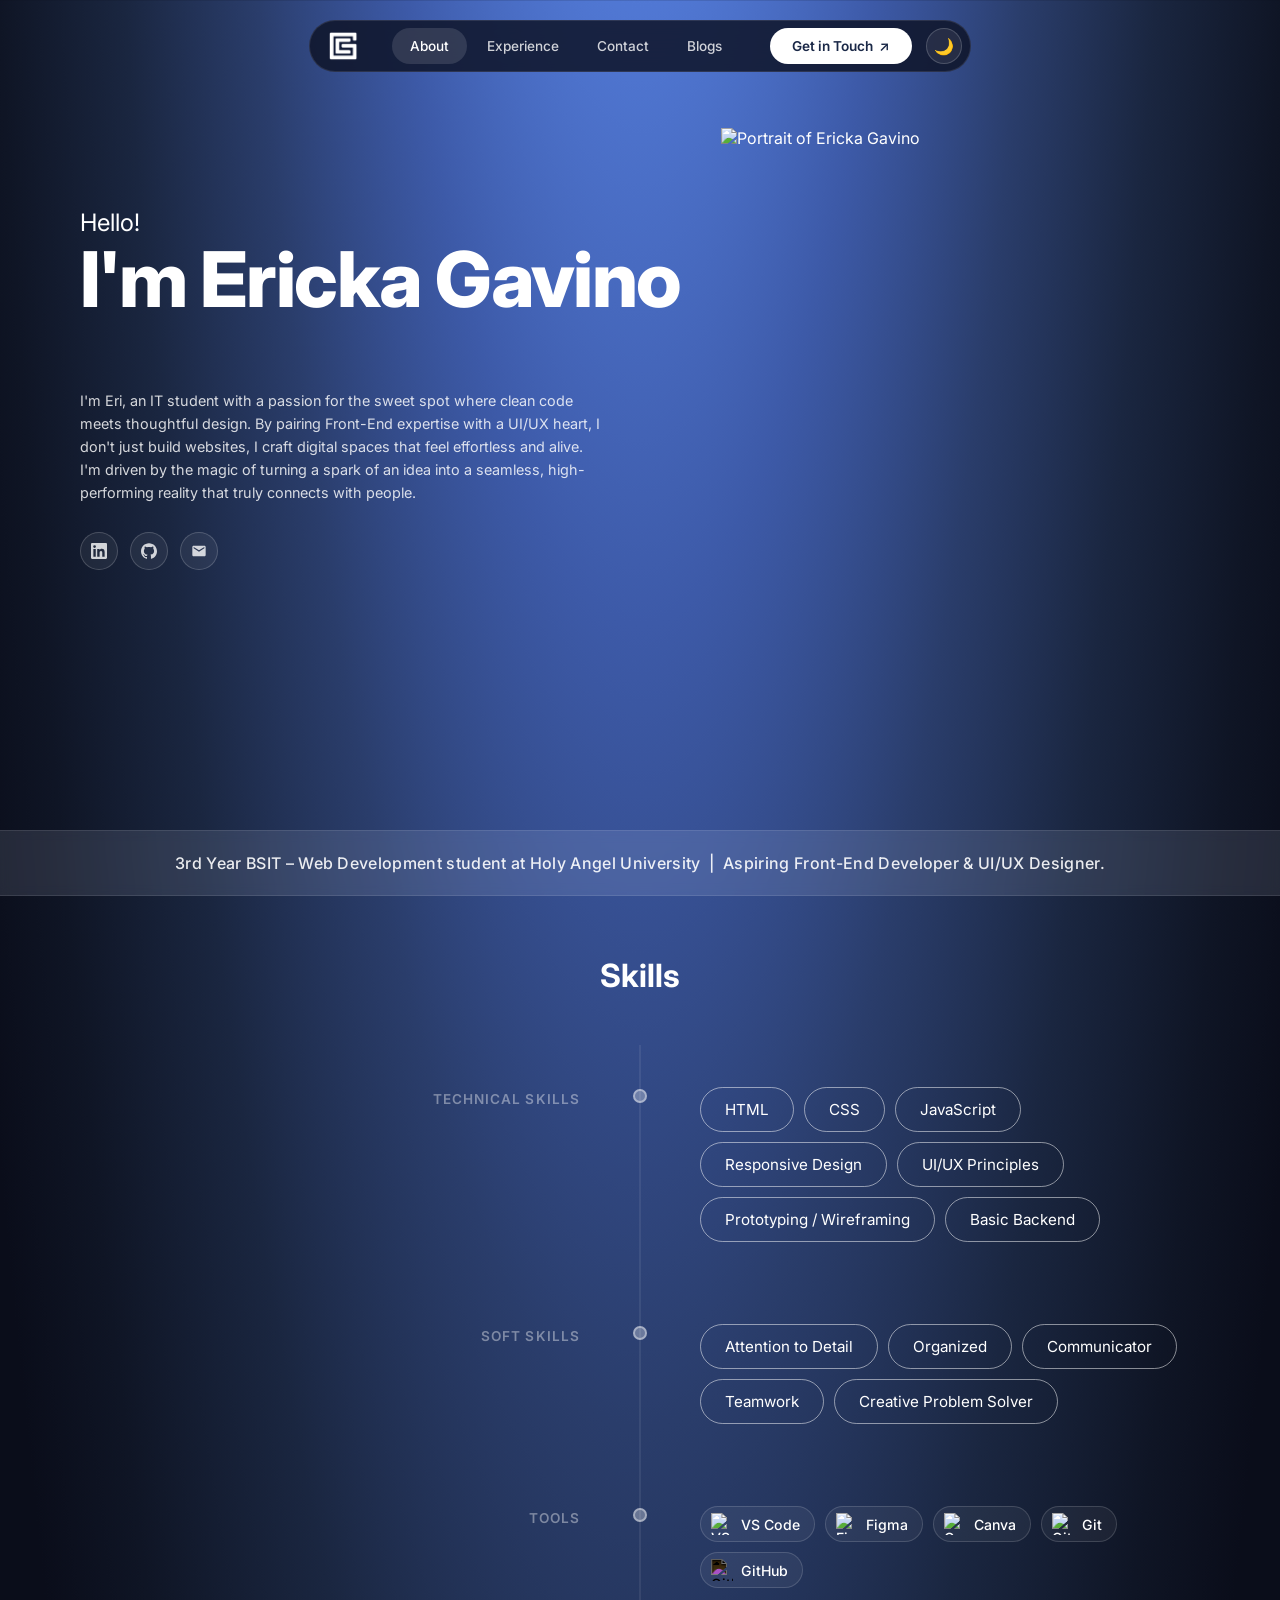
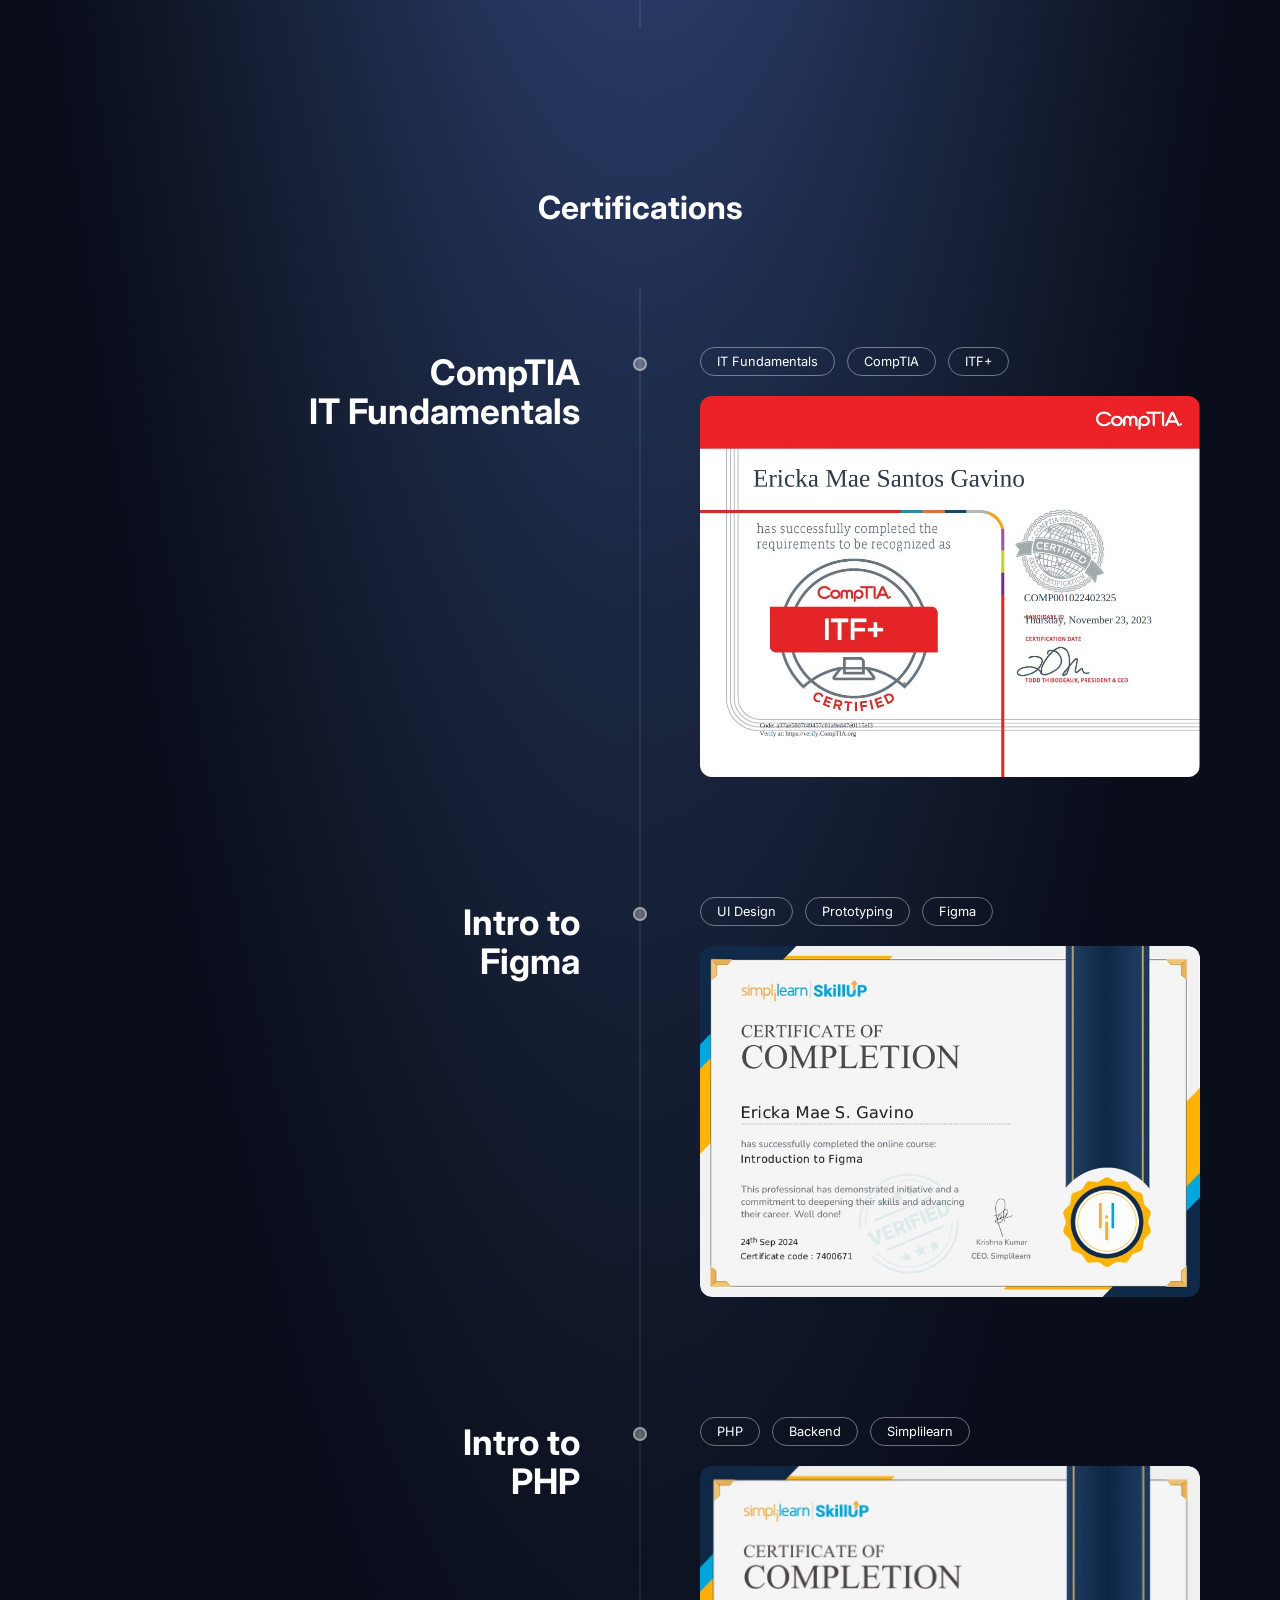
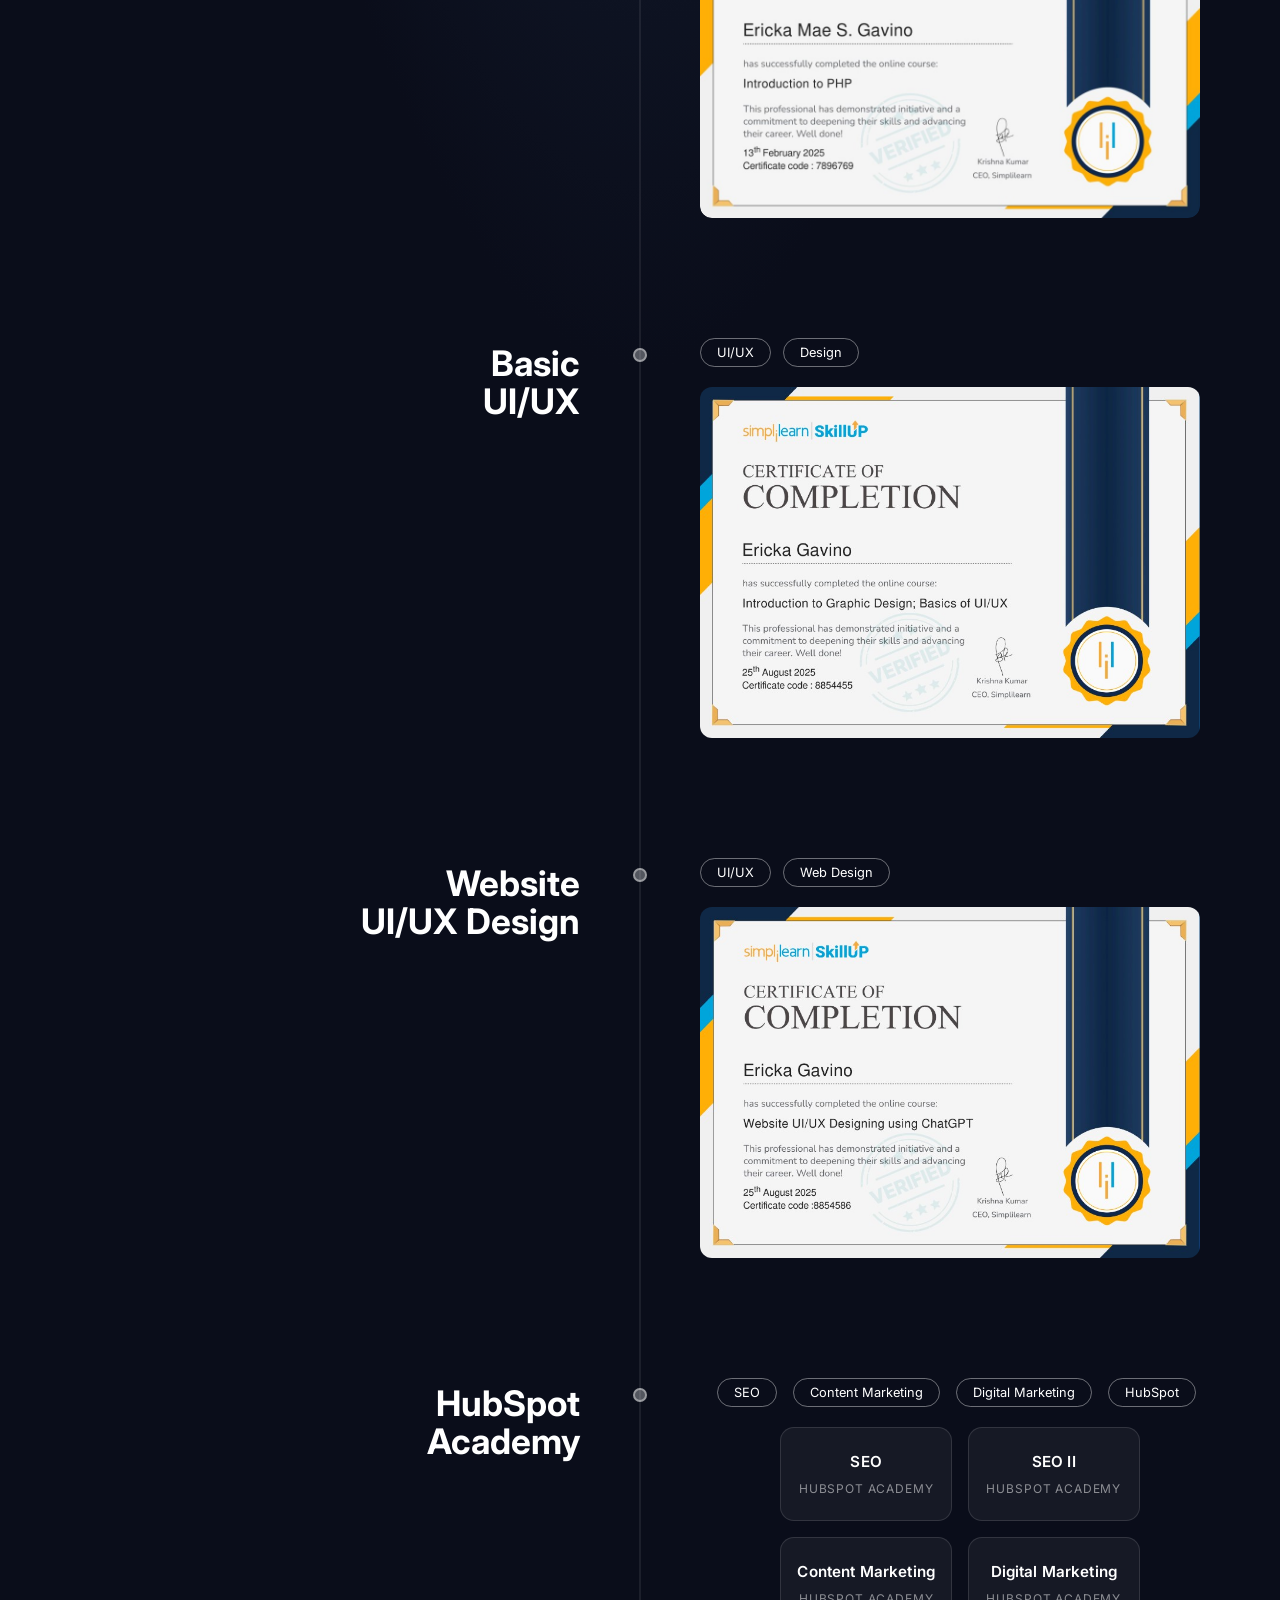
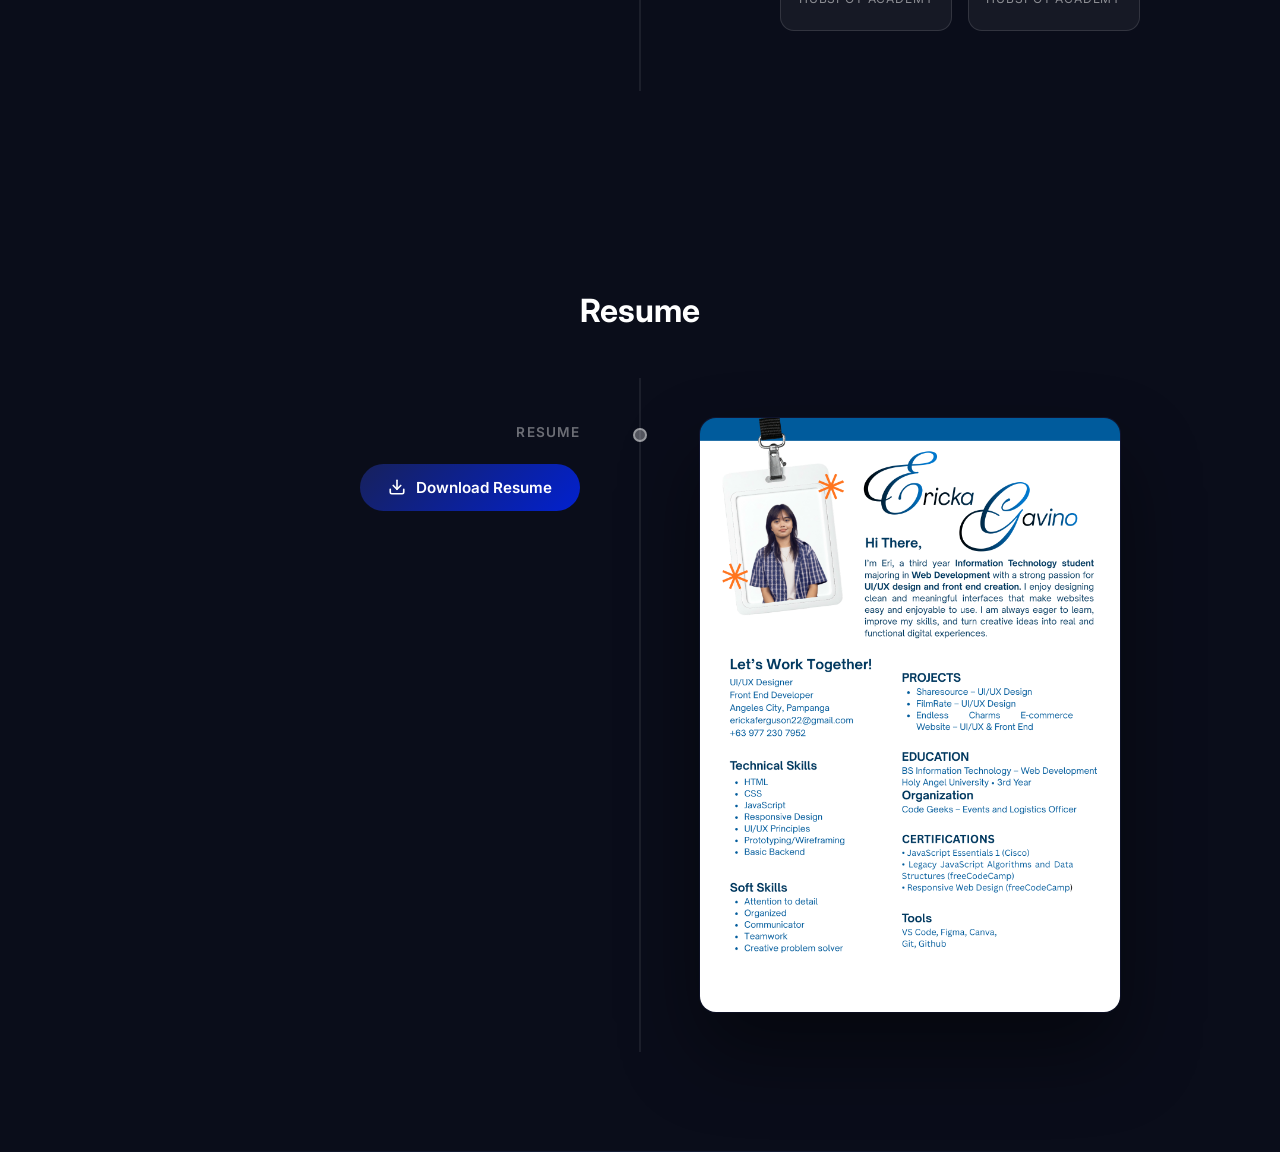
==== commit 836da4ff: "finals - changes" ====
--- a/about.html
+++ b/about.html
@@ -11,6 +11,7 @@
     <meta property="og:type" content="website">
     <meta property="og:image" content="IMG/ERICKA-GAVINO-PORTRAIT.png">
     <title>About | Ericka Gavino – Front-End Developer &amp; UI/UX Designer</title>
+    <link rel="icon" type="image/png" href="IMG/ERICKA-GAVINO-PERSONAL-LOGO.png">
     <link rel="preconnect" href="https://fonts.googleapis.com">
     <link rel="preconnect" href="https://fonts.gstatic.com" crossorigin>
     <link href="https://fonts.googleapis.com/css2?family=Inter:wght@400;500;600;700;800&display=swap" rel="stylesheet">
@@ -24,16 +25,21 @@
     <header role="banner">
         <nav class="top-nav" aria-label="Main navigation">
             <div class="nav-container">
-                <a href="contact.html" class="logo" aria-label="Ericka Gavino – go to contact page">
-                    <img src="IMG/ERICKA-GAVINO-PERSONAL-LOGO.png" alt="Ericka Gavino personal logo" class="logo-image logo-dark">
-                    <img src="IMG/EG-LOGO-BLUE.png" alt="Ericka Gavino personal logo" class="logo-image logo-light">
+                <a href="index.html" class="logo" aria-label="Ericka Gavino - go to home page">
+                    <img src="IMG/ERICKA-GAVINO-PERSONAL-LOGO.png" alt="Ericka Gavino personal logo" class="logo-image logo-dark" width="500" height="500" decoding="async">
+                    <img src="IMG/EG-LOGO-BLUE.png" alt="Ericka Gavino personal logo" class="logo-image logo-light" width="500" height="500" decoding="async">
                 </a>
                 <ul class="nav-links">
                     <li><a href="about.html" aria-current="page">About</a></li>
-                    <li><a href="index.html">Experience</a></li>
+                    <li><a href="experience.html">Experience</a></li>
                     <li><a href="contact.html">Contact</a></li>
                     <li><a href="blog.html">Blogs</a></li>
                 </ul>
+                <button class="nav-toggle" type="button" aria-label="Open navigation menu" aria-expanded="false">
+                    <span class="nav-toggle-line"></span>
+                    <span class="nav-toggle-line"></span>
+                    <span class="nav-toggle-line"></span>
+                </button>
                 <a href="https://mail.google.com/mail/?view=cm&to=erickaferguson22@gmail.com&su=Hello%20Ericka%20Mae%20Gavino" target="_blank" rel="noopener noreferrer" class="cta-button">Get in Touch</a>
                 <button class="theme-toggle" id="themeToggle" aria-label="Toggle light/dark mode">
                     <span class="theme-toggle-icon">🌙</span>
@@ -66,7 +72,7 @@
 
         <!-- Right: Portrait -->
         <div class="about-portrait">
-            <img src="IMG/ERICKA-GAVINO-PORTRAIT.png" alt="Ericka Gavino">
+            <img src="IMG/ERICKA-GAVINO-PORTRAIT.png" alt="Portrait of Ericka Gavino" width="2000" height="2000" decoding="async">
         </div>
 
     </section>
@@ -401,7 +407,7 @@
 
                 <!-- Right: Resume image -->
                 <div class="resume-row-right">
-                    <img src="IMG/Ericka-Mae-Gavino-Resume.png" alt="Ericka Gavino Resume" class="resume-preview-img">
+                    <img src="IMG/Ericka-Mae-Gavino-Resume.png" alt="Ericka Gavino resume preview" class="resume-preview-img" width="1414" height="2000" loading="lazy" decoding="async">
                 </div>
 
             </div>
@@ -430,3 +436,6 @@
     <script src="animations.js" defer></script>
 </body>
 </html>
+
+
+
--- a/style.css
+++ b/style.css
@@ -28,6 +28,7 @@
     background: radial-gradient(ellipse 60% 90% at 50% -30%, #d8e7ff 0%, #a8c1ff 10%, #7a9ef5 20%, #5680e0 30%, #3d5aa8 45%, #2a3d6b 60%, #1a2640 75%, #0f1525 90%, #0a0d1a 100%);
     color: white;
     min-height: 100vh;
+    overflow-x: hidden;
 }
 
 /* Tools Section */
@@ -220,6 +221,34 @@
     color: white;
 }
 
+.nav-toggle {
+    display: none;
+    width: 40px;
+    height: 40px;
+    border: 1px solid rgba(255, 255, 255, 0.16);
+    border-radius: 50%;
+    background: rgba(255, 255, 255, 0.06);
+    cursor: pointer;
+    align-items: center;
+    justify-content: center;
+    flex-direction: column;
+    gap: 4px;
+    transition: background 0.25s ease, border-color 0.25s ease, transform 0.25s ease;
+}
+
+.nav-toggle:hover {
+    background: rgba(255, 255, 255, 0.14);
+    border-color: rgba(255, 255, 255, 0.26);
+}
+
+.nav-toggle-line {
+    width: 16px;
+    height: 1.5px;
+    border-radius: 999px;
+    background: #ffffff;
+    transition: transform 0.25s ease, opacity 0.25s ease;
+}
+
 .cta-button {
     padding: 10px 22px;
     background: white;
@@ -326,6 +355,362 @@
     box-shadow: 0 10px 30px rgba(74, 95, 217, 0.4);
 }
 
+/* Home page */
+.home-stage {
+    position: relative;
+    min-height: 100vh;
+    padding: 150px 40px 80px;
+    overflow: hidden;
+}
+
+.home-stage-bg {
+    position: absolute;
+    inset: 0;
+    pointer-events: none;
+}
+
+.home-stage-noise {
+    position: absolute;
+    inset: 0;
+    background:
+        radial-gradient(circle at 50% 25%, rgba(255, 255, 255, 0.04), transparent 34%),
+        linear-gradient(180deg, rgba(255, 255, 255, 0.03), transparent 40%);
+}
+
+.home-stage-glow {
+    position: absolute;
+    inset: auto 50% 130px auto;
+    width: 540px;
+    height: 260px;
+    transform: translateX(50%);
+    background: radial-gradient(circle, rgba(76, 110, 214, 0.18) 0%, rgba(76, 110, 214, 0) 72%);
+    filter: blur(28px);
+}
+
+.home-stage-inner {
+    position: relative;
+    z-index: 1;
+    max-width: 1180px;
+    margin: 0 auto;
+    min-height: calc(100vh - 230px);
+    display: flex;
+    flex-direction: column;
+    align-items: center;
+    justify-content: center;
+    text-align: center;
+    transform: translateY(64px);
+}
+
+.home-stage-indicator {
+    position: absolute;
+    left: 34px;
+    bottom: 48px;
+    width: 56px;
+    height: 56px;
+    display: flex;
+    align-items: center;
+    justify-content: center;
+    z-index: 1;
+}
+
+.home-stage-indicator-ring,
+.home-stage-indicator-dot {
+    position: absolute;
+    border-radius: 50%;
+}
+
+.home-stage-indicator-ring {
+    inset: 0;
+    border: 1px solid rgba(255, 255, 255, 0.34);
+    border-top-color: rgba(255, 255, 255, 0.95);
+    animation: homeIndicatorSpin 9s linear infinite;
+}
+
+.home-stage-indicator-dot {
+    width: 8px;
+    height: 8px;
+    background: #9fc0ff;
+    box-shadow: 0 0 14px rgba(159, 192, 255, 0.7);
+}
+
+.home-stage-socials {
+    position: absolute;
+    right: 28px;
+    bottom: 32px;
+    display: flex;
+    align-items: center;
+    gap: 14px;
+    z-index: 1;
+}
+
+.home-stage-socials a {
+    width: 22px;
+    height: 22px;
+    display: inline-flex;
+    align-items: center;
+    justify-content: center;
+    text-decoration: none;
+    color: rgba(255, 255, 255, 0.82);
+    transition: color 0.25s ease, transform 0.25s ease, opacity 0.25s ease;
+}
+
+.home-stage-socials a svg {
+    width: 100%;
+    height: 100%;
+    fill: currentColor;
+}
+
+.home-stage-socials a:hover {
+    color: #ffffff;
+    transform: translateY(-2px);
+}
+
+.home-stage-kicker {
+    font-size: 0.92rem;
+    letter-spacing: 0.26em;
+    text-transform: uppercase;
+    color: rgba(255, 255, 255, 0.5);
+    margin-bottom: 18px;
+}
+
+.home-stage-name {
+    font-size: clamp(4.2rem, 10vw, 7.2rem);
+    line-height: 0.98;
+    letter-spacing: -0.05em;
+    margin-bottom: 16px;
+}
+
+.home-stage-roles {
+    display: flex;
+    justify-content: center;
+    margin-bottom: 18px;
+    min-height: 38px;
+}
+
+.home-role-track {
+    position: relative;
+    display: flex;
+    align-items: center;
+    justify-content: center;
+    gap: 18px;
+    min-width: min(620px, 100%);
+}
+
+.home-role-frame {
+    position: absolute;
+    top: 50%;
+    left: 0;
+    height: 32px;
+    transform: translateX(0) translateY(-50%);
+    transition: transform 0.45s ease, width 0.45s ease;
+    pointer-events: none;
+}
+
+.home-role-frame::before,
+.home-role-frame::after {
+    content: '';
+    position: absolute;
+    top: 50%;
+    width: 10px;
+    height: 24px;
+    transform: translateY(-50%);
+    border-color: rgba(132, 177, 255, 0.78);
+}
+
+.home-role-frame::before {
+    left: 0;
+    border-left: 1px solid;
+    border-top: 1px solid;
+    border-bottom: 1px solid;
+}
+
+.home-role-frame::after {
+    right: 0;
+    border-right: 1px solid;
+    border-top: 1px solid;
+    border-bottom: 1px solid;
+}
+
+.home-role-chip {
+    position: relative;
+    display: inline-flex;
+    align-items: center;
+    justify-content: center;
+    min-width: 126px;
+    padding: 6px 12px;
+    font-size: 0.98rem;
+    font-weight: 600;
+    color: rgba(255, 255, 255, 0.28);
+    filter: blur(1.7px);
+    transform: translateX(0);
+    transition: color 0.45s ease, filter 0.45s ease, opacity 0.45s ease, transform 0.45s ease;
+    opacity: 0.68;
+}
+
+.home-role-chip.active {
+    color: #dff0ff;
+    filter: blur(0);
+    opacity: 1;
+    transform: translateY(-1px);
+}
+
+.home-stage-intro {
+    max-width: 700px;
+    font-size: 1.14rem;
+    line-height: 1.9;
+    color: rgba(255, 255, 255, 0.62);
+    margin-bottom: -18px;
+}
+
+.home-stage-wave {
+    position: relative;
+    width: calc(100vw + 260px);
+    max-width: none;
+    height: 360px;
+    margin-left: calc(50% - 50vw - 130px);
+    margin-right: calc(50% - 50vw - 130px);
+    margin-top: -38px;
+    margin-bottom: 0;
+}
+
+.home-stage-wave-svg {
+    width: 100%;
+    height: 100%;
+    overflow: visible;
+}
+
+.home-stage-wave-svg path {
+    fill: none;
+    stroke: rgba(255, 255, 255, 0.55);
+    stroke-width: 1.2;
+    stroke-linecap: round;
+    animation: homeWaveDrift 14s ease-in-out infinite;
+}
+
+.home-stage-wave-svg path:nth-child(2) { opacity: 0.86; animation-delay: -1.2s; }
+.home-stage-wave-svg path:nth-child(3) { opacity: 0.72; animation-delay: -2.4s; }
+.home-stage-wave-svg path:nth-child(4) { opacity: 0.58; animation-delay: -3.6s; }
+.home-stage-wave-svg path:nth-child(5) { opacity: 0.44; animation-delay: -4.8s; }
+.home-stage-wave-svg path:nth-child(6) { opacity: 0.32; animation-delay: -6s; }
+
+.home-stage-actions {
+    display: flex;
+    flex-wrap: wrap;
+    justify-content: center;
+    gap: 14px;
+    margin-bottom: 28px;
+}
+
+.home-stage-primary,
+.home-stage-secondary {
+    display: inline-flex;
+    align-items: center;
+    gap: 8px;
+    padding: 15px 22px;
+    border-radius: 999px;
+    text-decoration: none;
+    font-weight: 700;
+    transition: transform 0.25s ease, background 0.25s ease, border-color 0.25s ease, color 0.25s ease, box-shadow 0.25s ease;
+}
+
+.home-stage-primary {
+    background: #ffffff;
+    color: #0a0d1a;
+}
+
+.home-stage-secondary {
+    border: 1px solid rgba(255, 255, 255, 0.14);
+    background: rgba(255, 255, 255, 0.04);
+    color: #ffffff;
+}
+
+.home-stage-primary::after,
+.home-stage-secondary::after {
+    content: '\2192';
+}
+
+.home-stage-primary:hover,
+.home-stage-secondary:hover,
+.home-stage-link-card:hover {
+    transform: translateY(-2px);
+}
+
+.home-stage-primary:hover {
+    box-shadow: 0 12px 28px rgba(255, 255, 255, 0.14);
+}
+
+.home-stage-secondary:hover {
+    background: rgba(255, 255, 255, 0.08);
+    border-color: rgba(255, 255, 255, 0.24);
+}
+
+.home-stage-links {
+    width: min(980px, 100%);
+    display: grid;
+    grid-template-columns: repeat(3, minmax(0, 1fr));
+    gap: 14px;
+}
+
+.home-stage-link-card {
+    padding: 18px 18px 20px;
+    border-radius: 20px;
+    border: 1px solid rgba(255, 255, 255, 0.08);
+    background: rgba(255, 255, 255, 0.04);
+    backdrop-filter: blur(10px);
+    text-align: left;
+    text-decoration: none;
+    color: inherit;
+    transition: transform 0.25s ease, border-color 0.25s ease, background 0.25s ease;
+}
+
+.home-stage-link-card strong {
+    display: block;
+    font-size: 1rem;
+    line-height: 1.5;
+}
+
+.home-stage-link-label {
+    display: block;
+    margin-bottom: 8px;
+    font-size: 0.74rem;
+    font-weight: 700;
+    letter-spacing: 0.16em;
+    text-transform: uppercase;
+    color: rgba(159, 192, 255, 0.78);
+}
+
+.home-stage-link-card:hover {
+    border-color: rgba(159, 192, 255, 0.24);
+    background: rgba(255, 255, 255, 0.07);
+}
+
+@keyframes homeWaveFloat {
+    0%, 100% {
+        transform: translateY(0) scaleX(1);
+    }
+    50% {
+        transform: translateY(10px) scaleX(0.985);
+    }
+}
+
+@keyframes homeWaveDrift {
+    0%, 100% {
+        transform: translateY(0) translateX(0);
+    }
+    50% {
+        transform: translateY(8px) translateX(-10px);
+    }
+}
+
+@keyframes homeIndicatorSpin {
+    from {
+        transform: rotate(0deg);
+    }
+    to {
+        transform: rotate(360deg);
+    }
+}
+
 /* Projects / Accordion Carousel Section */
 .projects {
     padding: 0 60px 80px;
@@ -453,6 +838,117 @@
     font-size: 0.82rem;
     color: rgba(255,255,255,0.7);
     margin-bottom: 16px;
+}
+
+.project-notes-grid {
+    display: block;
+    margin-top: 28px;
+}
+
+.project-note {
+    background: rgba(255, 255, 255, 0.05);
+    border: 1px solid rgba(255, 255, 255, 0.1);
+    border-radius: 20px;
+    padding: 22px 20px;
+    backdrop-filter: blur(10px);
+    display: none;
+    width: 100%;
+    animation: fadeInUp 0.35s ease;
+}
+
+.project-note.active {
+    display: block;
+}
+
+.project-note.active .project-note-title,
+.project-note.active p {
+    opacity: 0;
+    animation: projectNoteLineIn 0.45s ease forwards;
+}
+
+.project-note.active .project-note-title {
+    animation-delay: 0.05s;
+}
+
+.project-note.active p:nth-of-type(1) {
+    animation-delay: 0.12s;
+}
+
+.project-note.active p:nth-of-type(2) {
+    animation-delay: 0.2s;
+}
+
+.project-note.active p:nth-of-type(3) {
+    animation-delay: 0.28s;
+}
+
+.project-note-title {
+    font-size: 1.1rem;
+    font-weight: 700;
+    color: #ffffff;
+    margin-bottom: 14px;
+}
+
+.project-note p {
+    font-size: 0.88rem;
+    line-height: 1.6;
+    color: rgba(255,255,255,0.82);
+    margin-bottom: 10px;
+}
+
+.project-note p:last-child {
+    margin-bottom: 0;
+}
+
+.project-note strong {
+    color: #ffffff;
+    font-weight: 700;
+}
+
+.light-mode .project-note {
+    background: rgba(255, 255, 255, 0.72);
+    border-color: rgba(10, 13, 26, 0.12);
+    box-shadow: 0 12px 28px rgba(30, 37, 64, 0.08);
+}
+
+.light-mode .project-note-title {
+    color: #0a0d1a;
+}
+
+.light-mode .project-note p {
+    color: rgba(10, 13, 26, 0.72);
+}
+
+.light-mode .project-note strong {
+    color: #0a0d1a;
+}
+
+@keyframes fadeInUp {
+    from {
+        opacity: 0;
+        transform: translateY(10px);
+    }
+    to {
+        opacity: 1;
+        transform: translateY(0);
+    }
+}
+
+@keyframes projectNoteLineIn {
+    from {
+        opacity: 0;
+        transform: translateY(8px);
+    }
+    to {
+        opacity: 1;
+        transform: translateY(0);
+    }
+}
+
+@media (max-width: 960px) {
+    .project-notes-grid {
+        display: block;
+    }
 }
 
 .acc-btn {
@@ -558,34 +1054,55 @@
     .about-section {
         grid-template-columns: 1fr;
         height: auto;
-        padding: 60px 30px 0;
-        gap: 40px;
+        padding: 98px 24px 26px;
+        gap: 0;
     }
 
     .about-hero-left {
-        padding-right: 0;
-        padding-bottom: 0;
-        order: 2;
+        order: 1;
+        align-self: start;
+        max-width: 620px;
+        margin: 0 auto;
+        padding: 28px 24px 30px;
+        margin-bottom: 10px;
         text-align: center;
+        background: linear-gradient(180deg, rgba(18, 24, 48, 0.82) 0%, rgba(18, 24, 48, 0.62) 100%);
+        border: 1px solid rgba(255, 255, 255, 0.1);
+        border-radius: 28px;
+        backdrop-filter: blur(14px);
+        box-shadow: 0 22px 48px rgba(6, 10, 24, 0.18);
+    }
+
+    .about-hello {
+        font-size: 0.9rem;
+        letter-spacing: 0.12em;
+        text-transform: uppercase;
+        color: rgba(255, 255, 255, 0.66);
+        margin-bottom: 10px;
     }
 
     .about-bio {
         max-width: 100%;
-        margin: 0 auto;
+        margin: 18px auto 0;
+        font-size: 0.92rem;
+        line-height: 1.85;
+        color: rgba(255, 255, 255, 0.78);
     }
 
     .about-name {
         font-size: 3rem;
         white-space: normal;
+        margin-bottom: 6px;
+        line-height: 0.98;
     }
 
     .about-portrait {
-        order: 1;
+        display: none;
+    }
+
+    .about-socials {
         justify-content: center;
-    }
-
-    .about-portrait img {
-        height: 50vh;
+        margin-top: 22px;
     }
 }
 
@@ -1114,6 +1631,15 @@
 
 /* Responsive Design */
 @media (max-width: 1024px) {
+    .home-stage-links {
+        grid-template-columns: 1fr;
+        width: min(720px, 100%);
+    }
+
+    .home-stage-socials {
+        right: 16px;
+    }
+
     .accordion-carousel {
         height: 420px;
     }
@@ -1128,19 +1654,113 @@
 }
 
 @media (max-width: 768px) {
+    .nav-toggle {
+        display: inline-flex;
+        order: 3;
+    }
+
+    .home-stage {
+        padding: 132px 24px 64px;
+    }
+
+    .home-stage-inner {
+        transform: translateY(26px);
+    }
+
+    .home-stage-name {
+        font-size: 3.8rem;
+    }
+
+    .home-stage-wave {
+        width: calc(100vw + 80px);
+        height: 220px;
+        margin-left: calc(50% - 50vw - 40px);
+        margin-right: calc(50% - 50vw - 40px);
+        margin-top: -26px;
+    }
+
+    .home-role-track {
+        min-width: 100%;
+        gap: 10px;
+    }
+
+    .home-role-chip {
+        min-width: auto;
+        font-size: 0.88rem;
+        padding: 6px 8px;
+    }
+
+    .home-stage-indicator,
+    .home-stage-socials {
+        display: none;
+    }
+
+    .home-stage-actions,
+    .home-stage-roles {
+        gap: 10px;
+    }
+
+    .home-stage-primary,
+    .home-stage-secondary {
+        width: 100%;
+        justify-content: center;
+    }
+
     .nav-container {
-        padding: 6px 6px 6px 10px;
-        gap: 2px;
+        width: min(calc(100% - 16px), 720px);
+        flex-wrap: wrap;
+        justify-content: space-between;
+        padding: 10px 12px;
+        gap: 8px;
+        border-radius: 28px;
+        position: relative;
+    }
+
+    .logo {
+        margin-right: auto;
+        padding: 4px 8px;
+    }
+
+    .nav-links {
+        width: 100%;
+        display: none;
+        order: 4;
+        flex-direction: column;
+        align-items: stretch;
+        gap: 8px;
+        padding: 8px 0 2px;
+    }
+
+    .nav-container.nav-open .nav-links {
+        display: flex;
     }
 
     .nav-links a {
-        padding: 8px 12px;
-        font-size: 0.78rem;
+        width: 100%;
+        justify-content: center;
+        padding: 10px 14px;
+        font-size: 0.76rem;
     }
 
     .cta-button {
-        padding: 8px 16px;
-        font-size: 0.78rem;
+        display: none;
+    }
+
+    .theme-toggle {
+        order: 2;
+        margin-left: 0;
+    }
+
+    .nav-container.nav-open .nav-toggle-line:nth-child(1) {
+        transform: translateY(5.5px) rotate(45deg);
+    }
+
+    .nav-container.nav-open .nav-toggle-line:nth-child(2) {
+        opacity: 0;
+    }
+
+    .nav-container.nav-open .nav-toggle-line:nth-child(3) {
+        transform: translateY(-5.5px) rotate(-45deg);
     }
 
     .hero {
@@ -1169,6 +1789,170 @@
 
     .acc-label {
         font-size: 0.7rem;
+    }
+
+    .acc-content {
+        padding: 20px 18px;
+    }
+
+    .acc-meta {
+        font-size: 0.74rem;
+        margin-bottom: 12px;
+    }
+
+    .project-note {
+        padding: 18px 16px;
+        border-radius: 18px;
+    }
+
+    .about-role {
+        font-size: 2.2rem;
+    }
+
+    .about-left,
+    .about-right {
+        text-align: left;
+        padding-left: 0;
+        padding-right: 0;
+    }
+
+    .section-separator {
+        padding: 18px 24px;
+        font-size: 0.92rem;
+    }
+
+    .skills-section,
+    .tools-section,
+    .timeline-section,
+    .resume-section {
+        padding-left: 24px;
+        padding-right: 24px;
+    }
+
+    .timeline-section {
+        padding-bottom: 36px;
+    }
+
+    .resume-section {
+        padding-top: 36px;
+    }
+
+    .timeline-item,
+    .skills-row,
+    .resume-row {
+        grid-template-columns: 1fr;
+        gap: 16px;
+    }
+
+    .timeline-line,
+    .skills-line-track,
+    .resume-line-track {
+        display: none;
+    }
+
+    .timeline-dot,
+    .skills-row-dot,
+    .resume-row-dot {
+        display: none;
+    }
+
+    .timeline-left,
+    .timeline-right,
+    .resume-row-left,
+    .resume-row-right {
+        text-align: left;
+        padding-left: 0;
+        padding-right: 0;
+        align-items: flex-start;
+    }
+
+    .timeline-img {
+        max-width: 100%;
+        height: 220px;
+    }
+
+    .hubspot-grid {
+        grid-template-columns: 1fr;
+    }
+
+    .contact-left,
+    .contact-right {
+        padding: 28px 22px;
+    }
+
+    .contact-info-item {
+        margin: 0;
+        padding: 10px 0;
+        border-radius: 0;
+        box-shadow: none;
+    }
+
+    .contact-info-item:hover,
+    .contact-left:hover,
+    .contact-right:hover {
+        transform: none;
+        box-shadow: none;
+    }
+
+    .contact-orb,
+    .contact-left::before {
+        display: none;
+    }
+
+    .help-checkboxes {
+        grid-template-columns: 1fr;
+        gap: 10px;
+    }
+
+    .resume-row {
+        padding: 20px 0 0;
+    }
+
+    .resume-row-left {
+        text-align: center;
+        align-items: center;
+        gap: 16px;
+        width: 100%;
+    }
+
+    .resume-row-right {
+        display: flex;
+        justify-content: center;
+    }
+
+    .resume-preview-img {
+        max-width: 280px;
+    }
+
+    .resume-viewer-wrap,
+    .resume-iframe {
+        min-height: 620px;
+        height: 620px;
+    }
+
+    .blog-section,
+    .article-section {
+        padding-left: 24px;
+        padding-right: 24px;
+    }
+
+    .blog-page-title,
+    .article-title {
+        font-size: 2rem;
+    }
+
+    .blog-featured-content,
+    .blog-card-body {
+        padding: 20px;
+    }
+
+    .blog-featured-visual {
+        min-height: 180px;
+    }
+
+    .bfv-arrow,
+    .bcv-arrows {
+        display: none;
     }
 }
 
@@ -1315,6 +2099,21 @@
     flex-direction: column;
     gap: 0;
     color: #ffffff;
+    position: relative;
+    overflow: hidden;
+    transition: transform 0.35s ease, border-color 0.35s ease, box-shadow 0.35s ease;
+}
+
+.contact-left::before {
+    content: '';
+    position: absolute;
+    left: -70px;
+    bottom: -90px;
+    width: 180px;
+    height: 180px;
+    border-radius: 50%;
+    background: radial-gradient(circle, rgba(125, 169, 255, 0.22) 0%, rgba(125, 169, 255, 0) 72%);
+    pointer-events: none;
 }
 
 .contact-left-brand {
@@ -1328,6 +2127,7 @@
     width: 32px;
     height: 32px;
     object-fit: contain;
+    animation: contactCardFloat 7s ease-in-out infinite;
 }
 
 .contact-brand-name {
@@ -1348,6 +2148,10 @@
     display: flex;
     align-items: flex-start;
     gap: 16px;
+    padding: 14px 16px;
+    margin: 0 -16px;
+    border-radius: 16px;
+    transition: transform 0.3s ease, background 0.3s ease, box-shadow 0.3s ease;
 }
 
 .contact-info-icon {
@@ -1362,6 +2166,7 @@
     justify-content: center;
     color: rgba(255, 255, 255, 0.85);
     margin-top: 2px;
+    transition: transform 0.3s ease, background 0.3s ease, border-color 0.3s ease, color 0.3s ease;
 }
 
 .contact-info-icon svg {
@@ -1392,11 +2197,25 @@
     font-weight: 500;
     color: #7da9ff;
     text-decoration: none;
-    transition: color 0.2s ease;
+    transition: color 0.2s ease, letter-spacing 0.2s ease;
+}
+
+.contact-info-item:hover {
+    transform: translateX(8px);
+    background: rgba(255, 255, 255, 0.05);
+    box-shadow: 0 12px 24px rgba(10, 13, 26, 0.12);
+}
+
+.contact-info-item:hover .contact-info-icon {
+    transform: translateY(-2px) scale(1.05);
+    background: rgba(74, 95, 217, 0.24);
+    border-color: rgba(125, 169, 255, 0.45);
+    color: #ffffff;
 }
 
 .contact-info-link:hover {
     color: #a8c4ff;
+    letter-spacing: 0.01em;
     text-decoration: underline;
 }
 
@@ -1418,7 +2237,7 @@
     justify-content: center;
     color: rgba(255, 255, 255, 0.8);
     text-decoration: none;
-    transition: background 0.2s ease, border-color 0.2s ease, color 0.2s ease;
+    transition: transform 0.25s ease, background 0.2s ease, border-color 0.2s ease, color 0.2s ease, box-shadow 0.25s ease;
 }
 
 .contact-social-icon svg {
@@ -1427,9 +2246,11 @@
 }
 
 .contact-social-icon:hover {
+    transform: translateY(-4px);
     background: rgba(74, 95, 217, 0.35);
     border-color: rgba(74, 95, 217, 0.6);
     color: #ffffff;
+    box-shadow: 0 10px 22px rgba(10, 13, 26, 0.18);
 }
 
 /* ── Right panel (blue-tinted glass card) ── */
@@ -1442,6 +2263,47 @@
     display: flex;
     flex-direction: column;
     color: #ffffff;
+    position: relative;
+    overflow: hidden;
+    isolation: isolate;
+    transition: transform 0.35s ease, border-color 0.35s ease, box-shadow 0.35s ease;
+}
+
+.contact-left:hover,
+.contact-right:hover {
+    transform: translateY(-6px);
+    box-shadow: 0 20px 42px rgba(7, 10, 22, 0.18);
+}
+
+.contact-right > * {
+    position: relative;
+    z-index: 1;
+}
+
+.contact-orb {
+    position: absolute;
+    border-radius: 50%;
+    pointer-events: none;
+    filter: blur(2px);
+    opacity: 0.6;
+}
+
+.contact-orb-one {
+    width: 220px;
+    height: 220px;
+    top: -70px;
+    right: -40px;
+    background: radial-gradient(circle, rgba(125, 169, 255, 0.5) 0%, rgba(125, 169, 255, 0) 72%);
+    animation: contactOrbDrift 10s ease-in-out infinite;
+}
+
+.contact-orb-two {
+    width: 180px;
+    height: 180px;
+    bottom: 90px;
+    left: -50px;
+    background: radial-gradient(circle, rgba(200, 180, 0, 0.24) 0%, rgba(200, 180, 0, 0) 70%);
+    animation: contactOrbDrift 12s ease-in-out infinite reverse;
 }
 
 .contact-heading {
@@ -1470,6 +2332,22 @@
     display: flex;
     flex-direction: column;
     margin-bottom: 4px;
+    position: relative;
+    transition: transform 0.25s ease;
+}
+
+.form-group::after {
+    content: '';
+    position: absolute;
+    left: 0;
+    bottom: 0;
+    width: 100%;
+    height: 1px;
+    background: linear-gradient(90deg, rgba(125, 169, 255, 0), rgba(125, 169, 255, 0.95), rgba(125, 169, 255, 0));
+    transform: scaleX(0.2);
+    opacity: 0;
+    transform-origin: center;
+    transition: transform 0.3s ease, opacity 0.3s ease;
 }
 
 .form-group input[type="text"],
@@ -1519,6 +2397,15 @@
     border-bottom-color: #7da9ff;
 }
 
+.form-group.is-focused {
+    transform: translateX(4px);
+}
+
+.form-group.is-focused::after {
+    transform: scaleX(1);
+    opacity: 1;
+}
+
 .char-hint {
     font-size: 0.75rem;
     color: rgba(255, 255, 255, 0.4);
@@ -1557,6 +2444,7 @@
     color: rgba(255, 255, 255, 0.85);
     cursor: pointer;
     user-select: none;
+    transition: transform 0.25s ease, color 0.25s ease;
 }
 
 .help-check input[type="checkbox"] {
@@ -1571,6 +2459,15 @@
     flex-shrink: 0;
     transition: background 0.15s ease, border-color 0.15s ease;
     position: relative;
+}
+
+.help-check:hover {
+    transform: translateX(4px);
+    color: #ffffff;
+}
+
+.help-check:hover input[type="checkbox"] {
+    border-color: rgba(125, 169, 255, 0.7);
 }
 
 .help-check input[type="checkbox"]:checked {
@@ -1603,6 +2500,20 @@
     cursor: pointer;
     letter-spacing: 0.01em;
     transition: transform 0.2s ease, box-shadow 0.2s ease, opacity 0.2s ease;
+    position: relative;
+    overflow: hidden;
+}
+
+.submit-btn::before {
+    content: '';
+    position: absolute;
+    top: 0;
+    left: -130%;
+    width: 55%;
+    height: 100%;
+    background: linear-gradient(90deg, rgba(255, 255, 255, 0), rgba(255, 255, 255, 0.28), rgba(255, 255, 255, 0));
+    transform: skewX(-18deg);
+    transition: left 0.55s ease;
 }
 
 .submit-btn:hover {
@@ -1610,6 +2521,10 @@
     box-shadow: 0 12px 32px rgba(74, 95, 217, 0.45);
 }
 
+.submit-btn:hover::before {
+    left: 120%;
+}
+
 .submit-btn:active {
     transform: translateY(0);
     opacity: 0.85;
@@ -1617,19 +2532,30 @@
 
 /* Success message */
 .form-success {
-    display: none;
-    margin-top: 16px;
-    padding: 14px 18px;
+    display: block;
+    margin-top: 0;
+    padding: 0 18px;
     background: rgba(34, 197, 94, 0.15);
-    border: 1px solid rgba(34, 197, 94, 0.35);
+    border: 1px solid rgba(34, 197, 94, 0);
     border-radius: 10px;
     font-size: 0.88rem;
     color: #86efac;
     text-align: center;
+    opacity: 0;
+    transform: translateY(12px);
+    pointer-events: none;
+    max-height: 0;
+    overflow: hidden;
+    transition: opacity 0.3s ease, transform 0.3s ease, max-height 0.3s ease, margin-top 0.3s ease, padding 0.3s ease, border-color 0.3s ease;
 }
 
 .form-success.visible {
-    display: block;
+    opacity: 1;
+    transform: translateY(0);
+    max-height: 120px;
+    margin-top: 16px;
+    padding: 14px 18px;
+    border-color: rgba(34, 197, 94, 0.35);
 }
 
 /* Responsive — contact page */
@@ -1653,12 +2579,365 @@
 }
 
 @media (max-width: 480px) {
+    .home-stage {
+        padding: 122px 18px 56px;
+    }
+
+    .home-stage-inner {
+        transform: translateY(12px);
+    }
+
+    .home-stage-kicker {
+        font-size: 0.72rem;
+        letter-spacing: 0.18em;
+    }
+
+    .home-stage-name {
+        font-size: 3.1rem;
+    }
+
+    .home-role-track {
+        gap: 6px;
+    }
+
+    .home-role-chip {
+        font-size: 0.78rem;
+        padding: 5px 6px;
+    }
+
+    .home-stage-intro {
+        font-size: 0.96rem;
+        line-height: 1.7;
+    }
+
+    .home-stage-wave {
+        height: 160px;
+    }
+
+    .nav-container {
+        width: min(calc(100% - 12px), 100%);
+        padding: 10px;
+    }
+
+    .nav-links a {
+        font-size: 0.72rem;
+        padding: 7px 10px;
+    }
+
+    .nav-toggle,
+    .theme-toggle {
+        width: 38px;
+        height: 38px;
+    }
+
+    .hero,
+    .projects,
+    .why-section,
+    .contact-section,
+    .resume-section,
+    .blog-section,
+    .article-section {
+        padding-left: 18px;
+        padding-right: 18px;
+    }
+
+    .about-section {
+        padding: 96px 18px 24px;
+    }
+
+    .about-hero-left {
+        max-width: 380px;
+        margin: 0 auto;
+        padding: 22px 18px 24px;
+        margin-bottom: 10px;
+        border-radius: 22px;
+    }
+
+    .about-hello {
+        font-size: 0.78rem;
+        margin-bottom: 8px;
+    }
+
+    .about-name {
+        font-size: 2.3rem;
+        line-height: 1.02;
+        margin-bottom: 8px;
+    }
+
+    .about-bio {
+        font-size: 0.8rem;
+        line-height: 1.8;
+        max-width: 100%;
+        margin-top: 12px;
+    }
+
+    .about-socials {
+        margin-top: 18px;
+    }
+
+    .contact-heading,
+    .why-title {
+        font-size: 1.9rem;
+    }
+
+    .timeline-img,
+    .blog-card-visual {
+        height: 180px;
+    }
+
+    .resume-preview-img {
+        max-width: 240px;
+    }
+
     .help-checkboxes {
         grid-template-columns: 1fr;
     }
 }
 
 /* ── Resume Page ── */
+
+@media (max-width: 768px) {
+    .top-nav {
+        padding: 12px 8px 0;
+    }
+
+    .logo-image {
+        width: 42px;
+        height: 42px;
+    }
+
+    .accordion-carousel {
+        gap: 8px;
+    }
+
+    .acc-card {
+        flex-basis: 42px;
+    }
+
+    .acc-btn {
+        padding: 8px 16px;
+    }
+
+    .project-notes-grid {
+        margin-top: 18px;
+    }
+
+    .about-socials {
+        justify-content: center;
+    }
+
+    .skills-row-content {
+        gap: 10px;
+    }
+
+    .tool-pill {
+        width: 100%;
+        justify-content: center;
+    }
+
+    .resume-file-label {
+        font-size: 0.8rem;
+    }
+}
+
+@media (max-width: 480px) {
+    .logo-image {
+        width: 38px;
+        height: 38px;
+    }
+
+    .about-socials {
+        gap: 10px;
+    }
+
+    .accordion-carousel {
+        height: 280px;
+        gap: 6px;
+    }
+
+    .acc-card {
+        flex-basis: 34px;
+        border-radius: 16px;
+    }
+
+    .acc-collapsed {
+        padding-top: 14px;
+        gap: 10px;
+    }
+
+    .acc-icon {
+        display: none;
+    }
+
+    .acc-label {
+        font-size: 0.66rem;
+        letter-spacing: 0.08em;
+    }
+
+    .acc-content {
+        padding: 16px 14px;
+    }
+
+    .acc-title {
+        font-size: 1.02rem;
+        margin-bottom: 4px;
+    }
+
+    .acc-meta {
+        font-size: 0.68rem;
+        margin-bottom: 10px;
+    }
+
+    .acc-btn {
+        font-size: 0.74rem;
+        padding: 7px 12px;
+    }
+
+    .project-note {
+        padding: 16px 14px;
+        border-radius: 16px;
+    }
+
+    .project-note-title {
+        font-size: 1rem;
+    }
+
+    .project-note p {
+        font-size: 0.84rem;
+        line-height: 1.65;
+    }
+
+    .blog-filter-btn {
+        padding: 7px 16px;
+        font-size: 0.78rem;
+    }
+
+    .blog-featured-title {
+        font-size: 1.65rem;
+    }
+
+    .blog-featured-excerpt,
+    .blog-card-excerpt,
+    .article-body p,
+    .article-body li {
+        font-size: 0.92rem;
+    }
+
+    .resume-header {
+        gap: 18px;
+    }
+
+    .timeline-section {
+        padding-bottom: 24px;
+    }
+
+    .resume-section {
+        padding-top: 24px;
+    }
+
+    .resume-actions {
+        width: 100%;
+    }
+
+    .resume-row {
+        gap: 12px;
+    }
+
+    .resume-row-left {
+        width: 100%;
+        gap: 12px;
+    }
+
+    .resume-row-label {
+        text-align: center;
+    }
+
+    .resume-download-btn {
+        width: auto;
+        align-self: center;
+        justify-content: center;
+    }
+
+    .resume-footer-strip {
+        display: none;
+    }
+
+    .resume-viewer-wrap,
+    .resume-iframe {
+        min-height: 500px;
+        height: 500px;
+    }
+
+    .contact-social-row {
+        margin-top: 32px;
+    }
+}
+
+.timeline-item[data-index="5"] .timeline-right {
+    display: flex;
+    flex-direction: column;
+    align-items: center;
+}
+
+.timeline-item[data-index="5"] .timeline-tags {
+    display: flex;
+    flex-wrap: wrap;
+    justify-content: center;
+    gap: 8px;
+}
+
+.resume-footer-strip {
+    display: flex;
+    flex-direction: column;
+    align-items: center;
+    justify-content: center;
+    gap: 18px;
+    padding: 28px 24px;
+    text-align: center;
+}
+
+@keyframes contactCardFloat {
+    0%, 100% {
+        transform: translateY(0);
+    }
+    50% {
+        transform: translateY(-8px);
+    }
+}
+
+@keyframes contactOrbDrift {
+    0%, 100% {
+        transform: translate3d(0, 0, 0) scale(1);
+    }
+    50% {
+        transform: translate3d(0, 16px, 0) scale(1.06);
+    }
+}
+
+@media (prefers-reduced-motion: reduce) {
+    .contact-left,
+    .contact-right,
+    .contact-brand-logo,
+    .contact-orb,
+    .home-strip-track,
+    .contact-info-item,
+    .contact-info-icon,
+    .contact-social-icon,
+    .form-group,
+    .submit-btn,
+    .form-success,
+    .help-check {
+        animation: none !important;
+        transition: none !important;
+        transform: none !important;
+    }
+
+    .form-group::after,
+    .submit-btn::before,
+    .contact-left::before {
+        display: none;
+    }
+}
 
 .resume-section {
     max-width: 1400px;
@@ -1760,6 +3039,8 @@
 
 .resume-preview-img {
     width: 100%;
+    max-width: 420px;
+    height: auto;
     border-radius: 16px;
     box-shadow: 0 40px 80px rgba(0, 0, 0, 0.45), 0 0 0 1px rgba(74, 95, 217, 0.12);
     display: block;
@@ -2613,9 +3894,101 @@
     background: rgba(0, 0, 0, 0.12);
 }
 
+.light-mode .nav-toggle {
+    border-color: rgba(10, 13, 26, 0.15);
+    background: rgba(10, 13, 26, 0.05);
+}
+
+.light-mode .nav-toggle:hover {
+    background: rgba(10, 13, 26, 0.1);
+    border-color: rgba(10, 13, 26, 0.22);
+}
+
+.light-mode .nav-toggle-line {
+    background: #0a0d1a;
+}
+
 /* Hero */
 .light-mode .hero-subtitle {
     color: rgba(10, 13, 26, 0.55);
+}
+
+.light-mode .home-stage-noise {
+    background:
+        radial-gradient(circle at 50% 25%, rgba(74, 95, 217, 0.08), transparent 34%),
+        linear-gradient(180deg, rgba(10, 13, 26, 0.04), transparent 40%);
+}
+
+.light-mode .home-stage-glow {
+    background: radial-gradient(circle, rgba(74, 95, 217, 0.14) 0%, rgba(74, 95, 217, 0) 72%);
+}
+
+.light-mode .home-stage-kicker,
+.light-mode .home-stage-intro {
+    color: rgba(10, 13, 26, 0.62);
+}
+
+.light-mode .home-stage-name,
+.light-mode .home-stage-link-card strong {
+    color: #0a0d1a;
+}
+
+.light-mode .home-role-chip {
+    color: rgba(10, 13, 26, 0.45);
+    background: rgba(10, 13, 26, 0.03);
+    filter: blur(1.4px);
+}
+
+.light-mode .home-role-chip.active {
+    color: #0a0d1a;
+    border-color: rgba(74, 95, 217, 0.3);
+    background: rgba(74, 95, 217, 0.08);
+    box-shadow: none;
+    filter: blur(0);
+}
+
+.light-mode .home-role-frame::before,
+.light-mode .home-role-frame::after {
+    border-color: rgba(61, 90, 168, 0.7);
+}
+
+.light-mode .home-stage-indicator-ring {
+    border-color: rgba(10, 13, 26, 0.2);
+    border-top-color: rgba(10, 13, 26, 0.8);
+}
+
+.light-mode .home-stage-indicator-dot {
+    background: #3d5aa8;
+    box-shadow: 0 0 12px rgba(61, 90, 168, 0.35);
+}
+
+.light-mode .home-stage-socials a {
+    color: rgba(10, 13, 26, 0.72);
+}
+
+.light-mode .home-stage-socials a:hover {
+    color: #0a0d1a;
+}
+
+.light-mode .home-stage-wave-svg path {
+    stroke: rgba(10, 13, 26, 0.42);
+}
+
+.light-mode .home-stage-secondary,
+.light-mode .home-stage-link-card {
+    background: rgba(255, 255, 255, 0.58);
+    border-color: rgba(10, 13, 26, 0.1);
+    color: #0a0d1a;
+}
+
+.light-mode .home-stage-secondary:hover,
+.light-mode .home-stage-link-card:hover {
+    background: rgba(255, 255, 255, 0.82);
+    border-color: rgba(74, 95, 217, 0.22);
+}
+
+.light-mode .home-stage-link-label {
+    color: #3d5aa8;
 }
 
 .light-mode .hero-title,
@@ -2779,6 +4152,26 @@
 }
 
 /* Projects / carousel */
+.light-mode .acc-card[data-project="endless-charms"] {
+    --acc-color: #5f84d7 !important;
+}
+
+.light-mode .acc-card[data-project="bean-around-town"] {
+    --acc-color: #7198e3 !important;
+}
+
+.light-mode .acc-card[data-project="sharesource"] {
+    --acc-color: #86acef !important;
+}
+
+.light-mode .acc-card[data-project="potty-pal"] {
+    --acc-color: #9dc0f6 !important;
+}
+
+.light-mode .acc-card[data-project="personal-branding"] {
+    --acc-color: #b4d1fb !important;
+}
+
 .light-mode .acc-label {
     color: rgba(255, 255, 255, 0.9);
 }
